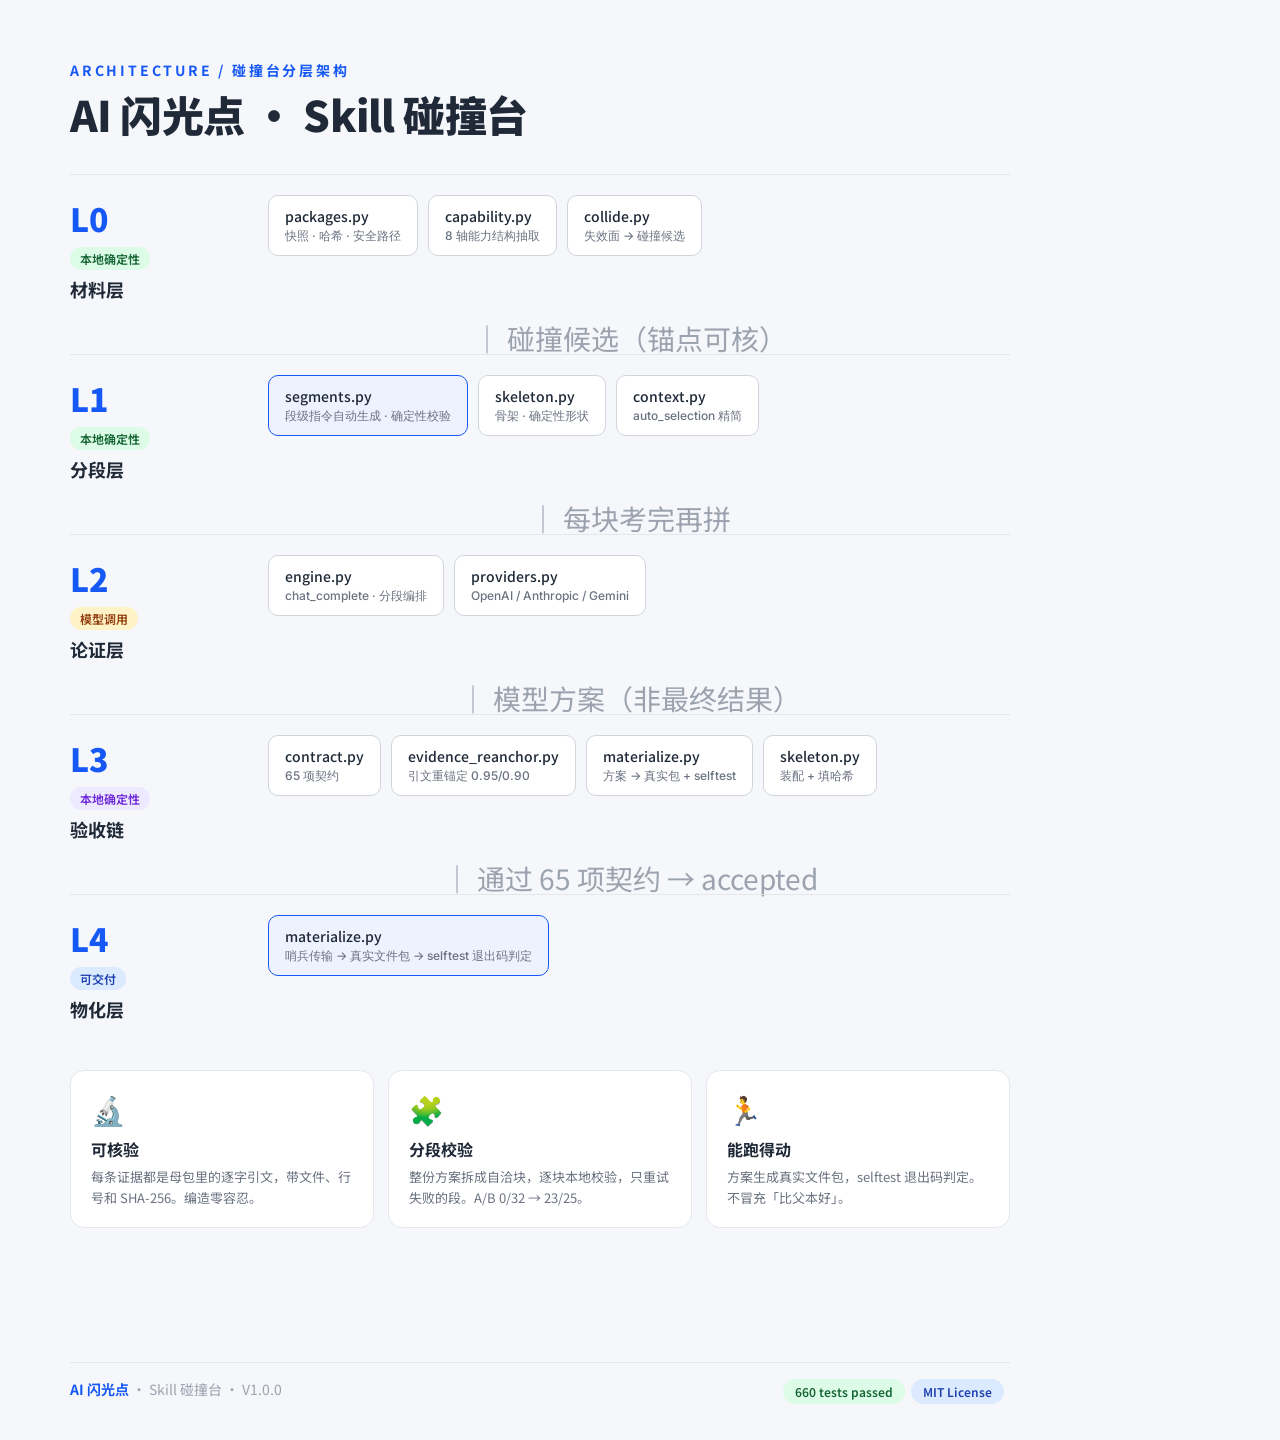
==== docs/architecture.html @ 4ced9936 "docs: 新增可视化架构图（分层流水线 HTML）+ README 链接" ====
<!DOCTYPE html>
<html lang="zh-CN">
<head>
<meta charset="utf-8">
<title>AI 闪光点 · 碰撞台架构</title>
<style>
@import url('https://fonts.googleapis.com/css2?family=Noto+Sans+SC:wght@300;400;500;700;900&family=Inter:wght@400;600;700;900&display=swap');
*{box-sizing:border-box;margin:0;padding:0}
body{width:1080px;height:1440px;background:#F5F7FA;font-family:'Noto Sans SC','PingFang SC',system-ui,sans-serif;color:#1F2937;padding:60px 70px;position:relative;overflow:hidden}
.header{margin-bottom:36px}
.eyebrow{font-size:14px;font-weight:700;letter-spacing:.2em;color:#1658F5;margin-bottom:10px}
h1{font-size:42px;font-weight:900;line-height:1.15;letter-spacing:-.02em}
.pipeline{display:flex;flex-direction:column;gap:0;margin-bottom:28px}
.layer{display:grid;grid-template-columns:180px 1fr;gap:18px;padding:20px 0;border-top:1px solid #E5E7EB}
.layer-label{display:flex;flex-direction:column;gap:6px}
.layer-label .code{font-size:32px;font-weight:900;color:#1658F5}
.layer-label .type{font-size:12px;padding:3px 10px;border-radius:99px;display:inline-block;width:fit-content;font-weight:600}
.type.local{background:#DCFCE7;color:#166534}
.type.model{background:#FEF3C7;color:#92400E}
.type.verify{background:#EDE9FE;color:#6D28D9}
.type.output{background:#DBEAFE;color:#1E40AF}
.layer-label h3{font-size:18px;font-weight:700}
.layer-content{display:flex;flex-direction:column;gap:10px}
.module-row{display:flex;gap:10px;flex-wrap:wrap}
.module{background:#fff;border:1px solid #D1D5DB;border-radius:10px;padding:10px 16px;font-size:14px;font-weight:500}
.module .file{font-family:'Inter',monospace;font-size:12px;color:#6B7280;display:block;margin-top:2px}
.module.hl{border-color:#1658F5;background:#EEF2FF}
.arrow-down{text-align:center;font-size:28px;color:#9CA3AF;margin:-4px 0;padding-left:180px}
.arrow-down span{display:inline-block}
.features{display:grid;grid-template-columns:1fr 1fr 1fr;gap:14px;margin-top:8px}
.feature{background:#fff;border:1px solid #E5E7EB;border-radius:14px;padding:18px 20px}
.feature .ico{font-size:28px;margin-bottom:8px}
.feature b{font-size:16px;display:block;margin-bottom:6px}
.feature p{font-size:13px;color:#6B7280;line-height:1.6}
.footer{position:absolute;left:70px;right:70px;bottom:36px;display:flex;justify-content:space-between;font-size:14px;color:#9CA3AF;border-top:1px solid #E5E7EB;padding-top:16px}
.footer b{color:#1658F5}
.badge{display:inline-block;padding:4px 12px;border-radius:99px;font-size:12px;font-weight:600;margin-right:6px}
.badge.green{background:#DCFCE7;color:#166534}
.badge.blue{background:#DBEAFE;color:#1E40AF}
</style>
</head>
<body>
<div class="header">
  <div class="eyebrow">ARCHITECTURE / 碰撞台分层架构</div>
  <h1>AI 闪光点 · Skill 碰撞台</h1>
</div>

<div class="pipeline">
  <div class="layer">
    <div class="layer-label"><span class="code">L0</span><span class="type local">本地确定性</span><h3>材料层</h3></div>
    <div class="layer-content">
      <div class="module-row">
        <div class="module">packages.py<span class="file">快照 · 哈希 · 安全路径</span></div>
        <div class="module">capability.py<span class="file">8 轴能力结构抽取</span></div>
        <div class="module">collide.py<span class="file">失效面 → 碰撞候选</span></div>
      </div>
    </div>
  </div>

  <div class="arrow-down"><span>│ 碰撞候选（锚点可核）</span></div>

  <div class="layer">
    <div class="layer-label"><span class="code">L1</span><span class="type local">本地确定性</span><h3>分段层</h3></div>
    <div class="layer-content">
      <div class="module-row">
        <div class="module hl">segments.py<span class="file">段级指令自动生成 · 确定性校验</span></div>
        <div class="module">skeleton.py<span class="file">骨架 · 确定性形状</span></div>
        <div class="module">context.py<span class="file">auto_selection 精简</span></div>
      </div>
    </div>
  </div>

  <div class="arrow-down"><span>│ 每块考完再拼</span></div>

  <div class="layer">
    <div class="layer-label"><span class="code">L2</span><span class="type model">模型调用</span><h3>论证层</h3></div>
    <div class="layer-content">
      <div class="module-row">
        <div class="module">engine.py<span class="file">chat_complete · 分段编排</span></div>
        <div class="module">providers.py<span class="file">OpenAI / Anthropic / Gemini</span></div>
      </div>
    </div>
  </div>

  <div class="arrow-down"><span>│ 模型方案（非最终结果）</span></div>

  <div class="layer">
    <div class="layer-label"><span class="code">L3</span><span class="type verify">本地确定性</span><h3>验收链</h3></div>
    <div class="layer-content">
      <div class="module-row">
        <div class="module">contract.py<span class="file">65 项契约</span></div>
        <div class="module">evidence_reanchor.py<span class="file">引文重锚定 0.95/0.90</span></div>
        <div class="module">materialize.py<span class="file">方案 → 真实包 + selftest</span></div>
        <div class="module">skeleton.py<span class="file">装配 + 填哈希</span></div>
      </div>
    </div>
  </div>

  <div class="arrow-down"><span>│ 通过 65 项契约 → accepted</span></div>

  <div class="layer">
    <div class="layer-label"><span class="code">L4</span><span class="type output">可交付</span><h3>物化层</h3></div>
    <div class="layer-content">
      <div class="module-row">
        <div class="module hl">materialize.py<span class="file">哨兵传输 → 真实文件包 → selftest 退出码判定</span></div>
      </div>
    </div>
  </div>
</div>

<div class="features">
  <div class="feature"><div class="ico">🔬</div><b>可核验</b><p>每条证据都是母包里的逐字引文，带文件、行号和 SHA-256。编造零容忍。</p></div>
  <div class="feature"><div class="ico">🧩</div><b>分段校验</b><p>整份方案拆成自洽块，逐块本地校验，只重试失败的段。A/B 0/32 → 23/25。</p></div>
  <div class="feature"><div class="ico">🏃</div><b>能跑得动</b><p>方案生成真实文件包，selftest 退出码判定。不冒充「比父本好」。</p></div>
</div>

<div class="footer">
  <span><b>AI 闪光点</b> · Skill 碰撞台 · V1.0.0</span>
  <span><span class="badge green">660 tests passed</span><span class="badge blue">MIT License</span></span>
</div>
</body>
</html>
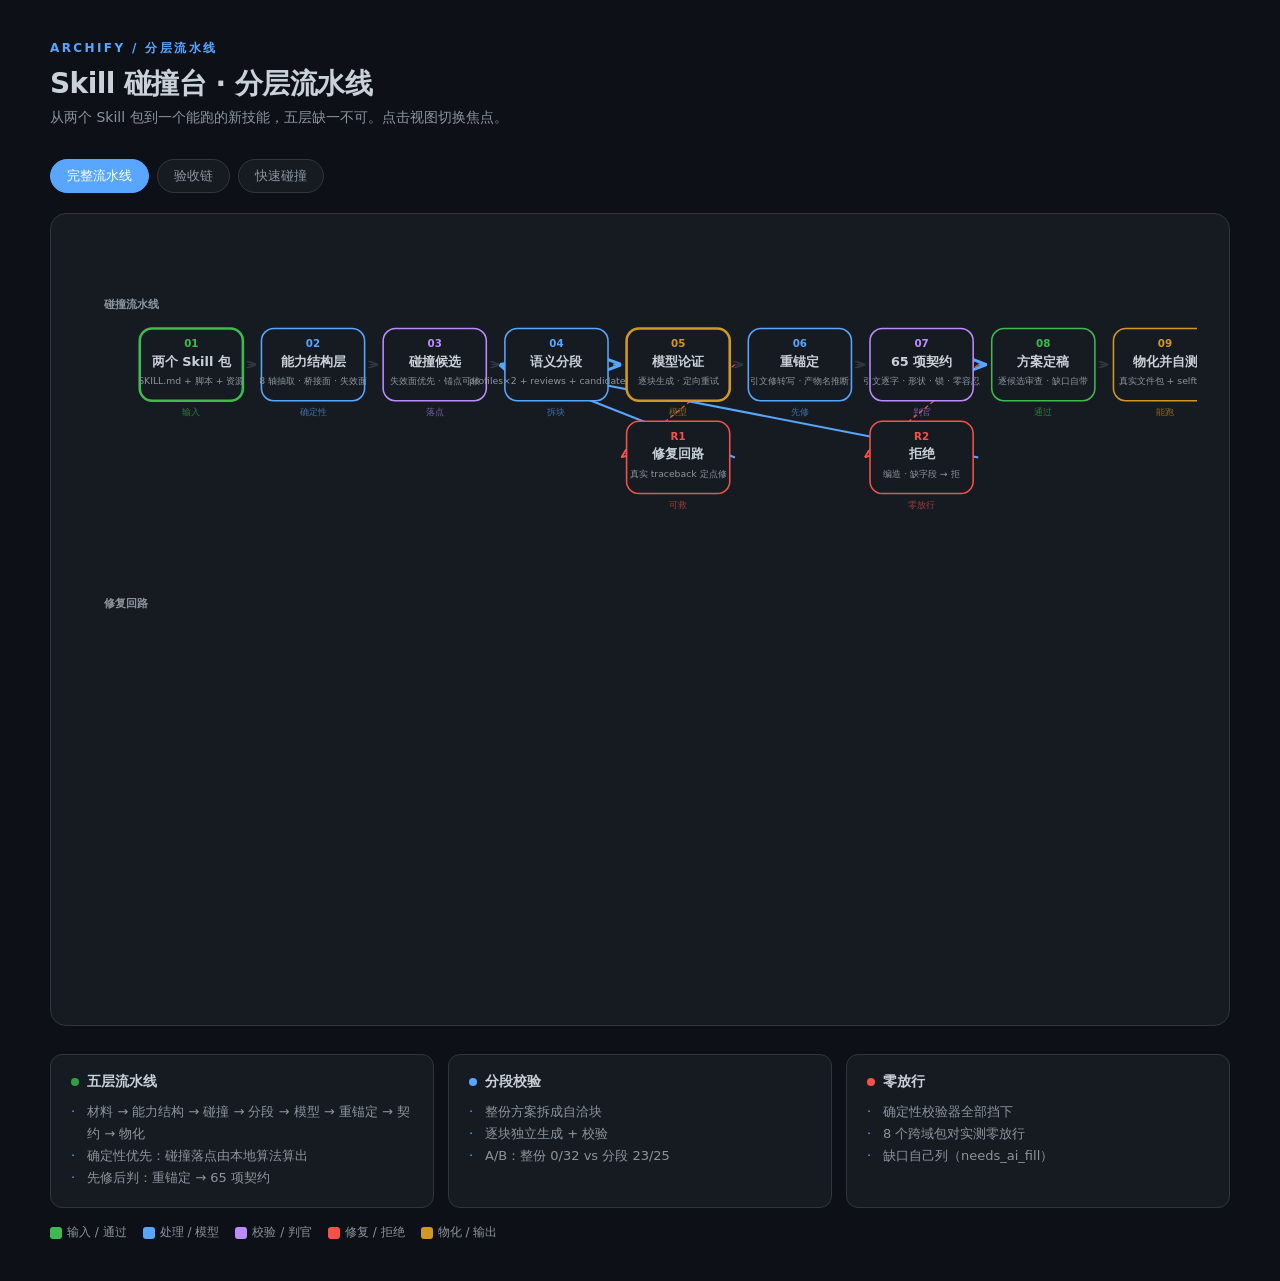
==== commit 6518b10a: "docs: 架构图用 Archify 风格重制——dark 主题、交互视图切换、分层流水线（修复 undefined 步骤号）" ====
--- a/docs/architecture.html
+++ b/docs/architecture.html
@@ -1,122 +1,128 @@
 <!DOCTYPE html>
-<html lang="zh-CN">
+<html lang="zh-CN" data-theme="dark">
 <head>
-<meta charset="utf-8">
-<title>AI 闪光点 · 碰撞台架构</title>
+<meta charset="UTF-8">
+<meta name="viewport" content="width=device-width,initial-scale=1">
+<title>Skill 碰撞台 · 分层流水线</title>
 <style>
-@import url('https://fonts.googleapis.com/css2?family=Noto+Sans+SC:wght@300;400;500;700;900&family=Inter:wght@400;600;700;900&display=swap');
-*{box-sizing:border-box;margin:0;padding:0}
-body{width:1080px;height:1440px;background:#F5F7FA;font-family:'Noto Sans SC','PingFang SC',system-ui,sans-serif;color:#1F2937;padding:60px 70px;position:relative;overflow:hidden}
-.header{margin-bottom:36px}
-.eyebrow{font-size:14px;font-weight:700;letter-spacing:.2em;color:#1658F5;margin-bottom:10px}
-h1{font-size:42px;font-weight:900;line-height:1.15;letter-spacing:-.02em}
-.pipeline{display:flex;flex-direction:column;gap:0;margin-bottom:28px}
-.layer{display:grid;grid-template-columns:180px 1fr;gap:18px;padding:20px 0;border-top:1px solid #E5E7EB}
-.layer-label{display:flex;flex-direction:column;gap:6px}
-.layer-label .code{font-size:32px;font-weight:900;color:#1658F5}
-.layer-label .type{font-size:12px;padding:3px 10px;border-radius:99px;display:inline-block;width:fit-content;font-weight:600}
-.type.local{background:#DCFCE7;color:#166534}
-.type.model{background:#FEF3C7;color:#92400E}
-.type.verify{background:#EDE9FE;color:#6D28D9}
-.type.output{background:#DBEAFE;color:#1E40AF}
-.layer-label h3{font-size:18px;font-weight:700}
-.layer-content{display:flex;flex-direction:column;gap:10px}
-.module-row{display:flex;gap:10px;flex-wrap:wrap}
-.module{background:#fff;border:1px solid #D1D5DB;border-radius:10px;padding:10px 16px;font-size:14px;font-weight:500}
-.module .file{font-family:'Inter',monospace;font-size:12px;color:#6B7280;display:block;margin-top:2px}
-.module.hl{border-color:#1658F5;background:#EEF2FF}
-.arrow-down{text-align:center;font-size:28px;color:#9CA3AF;margin:-4px 0;padding-left:180px}
-.arrow-down span{display:inline-block}
-.features{display:grid;grid-template-columns:1fr 1fr 1fr;gap:14px;margin-top:8px}
-.feature{background:#fff;border:1px solid #E5E7EB;border-radius:14px;padding:18px 20px}
-.feature .ico{font-size:28px;margin-bottom:8px}
-.feature b{font-size:16px;display:block;margin-bottom:6px}
-.feature p{font-size:13px;color:#6B7280;line-height:1.6}
-.footer{position:absolute;left:70px;right:70px;bottom:36px;display:flex;justify-content:space-between;font-size:14px;color:#9CA3AF;border-top:1px solid #E5E7EB;padding-top:16px}
-.footer b{color:#1658F5}
-.badge{display:inline-block;padding:4px 12px;border-radius:99px;font-size:12px;font-weight:600;margin-right:6px}
-.badge.green{background:#DCFCE7;color:#166534}
-.badge.blue{background:#DBEAFE;color:#1E40AF}
+:root{--bg:#0d1117;--card:#161b22;--border:#30363d;--text:#c9d1d9;--text2:#8b949e;--accent:#58a6ff;--green:#3fb950;--red:#f85149;--yellow:#d29922;--purple:#bc8cff;--emerald:#2ea043;--blue:#58a6ff;--violet:#bc8cff;--rose:#f85149}
+*{margin:0;padding:0;box-sizing:border-box}
+body{background:var(--bg);color:var(--text);font-family:'Noto Sans SC','PingFang SC',system-ui,sans-serif;padding:40px 50px;min-height:100vh}
+.header{margin-bottom:32px}
+.eyebrow{font-size:12px;font-weight:700;letter-spacing:.2em;color:var(--accent);margin-bottom:8px}
+h1{font-size:28px;font-weight:800;letter-spacing:-.02em}
+.subtitle{font-size:14px;color:var(--text2);margin-top:6px}
+.view-tabs{display:flex;gap:8px;margin:24px 0 20px;flex-wrap:wrap}
+.view-tab{padding:7px 16px;border-radius:20px;border:1px solid var(--border);background:var(--card);color:var(--text2);font-size:13px;cursor:pointer;font-weight:500}
+.view-tab.active{background:var(--accent);color:#fff;border-color:var(--accent)}
+.chart-area{background:var(--card);border:1px solid var(--border);border-radius:16px;padding:32px;overflow-x:auto}
+svg{width:100%;height:auto}
+.cards{display:grid;grid-template-columns:repeat(auto-fit,minmax(280px,1fr));gap:14px;margin-top:28px}
+.card{background:var(--card);border:1px solid var(--border);border-radius:12px;padding:18px 20px}
+.card .dot{width:8px;height:8px;border-radius:50%;display:inline-block;margin-right:8px}
+.card .dot.emerald{background:var(--emerald)}
+.card .dot.blue{background:var(--blue)}
+.card .dot.rose{background:var(--rose)}
+.card h3{font-size:14px;font-weight:700;margin-bottom:10px;display:flex;align-items:center}
+.card ul{list-style:none;padding:0}
+.card li{font-size:13px;color:var(--text2);line-height:1.7;padding-left:16px;position:relative}
+.card li:before{content:"·";position:absolute;left:0;color:var(--accent)}
+.legend{display:flex;gap:16px;margin-top:16px;flex-wrap:wrap;font-size:12px;color:var(--text2)}
+.legend span{display:flex;align-items:center;gap:5px}
+.legend .ld{width:12px;height:12px;border-radius:3px;display:inline-block}
 </style>
 </head>
 <body>
 <div class="header">
-  <div class="eyebrow">ARCHITECTURE / 碰撞台分层架构</div>
-  <h1>AI 闪光点 · Skill 碰撞台</h1>
+  <div class="eyebrow">ARCHIFY / 分层流水线</div>
+  <h1>Skill 碰撞台 · 分层流水线</h1>
+  <p class="subtitle">从两个 Skill 包到一个能跑的新技能，五层缺一不可。点击视图切换焦点。</p>
 </div>
+<div class="view-tabs" id="tabs"></div>
+<div class="chart-area"><svg id="chart" viewBox="0 0 1080 720"></svg></div>
+<div class="cards" id="cards"></div>
+<div class="legend">
+  <span><span class="ld" style="background:var(--green)"></span>输入 / 通过</span>
+  <span><span class="ld" style="background:var(--accent)"></span>处理 / 模型</span>
+  <span><span class="ld" style="background:var(--purple)"></span>校验 / 判官</span>
+  <span><span class="ld" style="background:var(--red)"></span>修复 / 拒绝</span>
+  <span><span class="ld" style="background:var(--yellow)"></span>物化 / 输出</span>
+</div>
+<script>
+const DATA={"schema_version":1,"diagram_type":"lifecycle","meta":{"title":"Skill 碰撞台 · 分层流水线","views":[{"id":"pipeline","label":"完整流水线","focus":["materials","capability","collide","segments","model","reanchor","contract","accepted","materialize","repair","rejected"],"note":"从两个包到一个能跑的新技能。"},{"id":"verify","label":"验收链","focus":["segments","model","reanchor","contract","materialize","rejected"],"note":"先修后判——重锚定 → 65 项契约。"},{"id":"quick","label":"快速碰撞","focus":["materials","capability","collide","segments","model","contract","accepted","materialize"],"note":"选两个包 → 一次确认 → 自动精简 → 等结果。"}]},"lanes":[{"id":"main","label":"碰撞流水线"},{"id":"repair","label":"修复回路"}],"states":[{"id":"materials","type":"start","label":"两个 Skill 包","sublabel":"SKILL.md + 脚本 + 资源","lane":"main","col":0,"step":"01","tag":"输入"},{"id":"capability","type":"process","label":"能力结构层","sublabel":"8 轴抽取 · 桥接面 · 失效面","lane":"main","col":1,"step":"02","tag":"确定性"},{"id":"collide","type":"decision","label":"碰撞候选","sublabel":"失效面优先 · 锚点可核","lane":"main","col":2,"step":"03","tag":"落点"},{"id":"segments","type":"process","label":"语义分段","sublabel":"profiles×2 + reviews + candidates×3","lane":"main","col":3,"step":"04","tag":"拆块"},{"id":"model","type":"active","label":"模型论证","sublabel":"逐块生成 · 定向重试","lane":"main","col":4,"step":"05","tag":"模型"},{"id":"reanchor","type":"process","label":"重锚定","sublabel":"引文修转写 · 产物名推断","lane":"main","col":5,"step":"06","tag":"先修"},{"id":"contract","type":"decision","label":"65 项契约","sublabel":"引文逐字 · 形状 · 锁 · 零容忍","lane":"main","col":6,"step":"07","tag":"判官"},{"id":"accepted","type":"success","label":"方案定稿","sublabel":"逐候选审查 · 缺口自带","lane":"main","col":7,"step":"08","tag":"通过"},{"id":"materialize","type":"output","label":"物化并自测","sublabel":"真实文件包 + selftest","lane":"main","col":8,"step":"09","tag":"能跑"},{"id":"repair","type":"failure","label":"修复回路","sublabel":"真实 traceback 定点修","lane":"repair","col":4,"step":"R1","yOffset":90,"tag":"可救"},{"id":"rejected","type":"failure","label":"拒绝","sublabel":"编造 · 缺字段 → 拒","lane":"repair","col":6,"step":"R2","yOffset":90,"tag":"零放行"}],"transitions":[{"id":"mat-cap","from":"materials","to":"capability","variant":"default"},{"id":"cap-col","from":"capability","to":"collide","variant":"default"},{"id":"col-seg","from":"collide","to":"segments","variant":"default"},{"id":"seg-mod","from":"segments","to":"model","variant":"emphasis"},{"id":"mod-rea","from":"model","to":"reanchor","variant":"default"},{"id":"rea-con","from":"reanchor","to":"contract","variant":"default"},{"id":"con-acc","from":"contract","to":"accepted","variant":"emphasis"},{"id":"acc-mat","from":"accepted","to":"materialize","variant":"default"},{"id":"mod-rep","from":"model","to":"repair","variant":"security"},{"id":"rep-seg","from":"repair","to":"segments","variant":"emphasis"},{"id":"con-rej","from":"contract","to":"rejected","variant":"security"},{"id":"rej-seg","from":"rejected","to":"segments","variant":"emphasis"}],"cards":[{"dot":"emerald","title":"五层流水线","items":["材料 → 能力结构 → 碰撞 → 分段 → 模型 → 重锚定 → 契约 → 物化","确定性优先：碰撞落点由本地算法算出","先修后判：重锚定 → 65 项契约"]},{"dot":"blue","title":"分段校验","items":["整份方案拆成自洽块","逐块独立生成 + 校验","A/B：整份 0/32 vs 分段 23/25"]},{"dot":"rose","title":"零放行","items":["确定性校验器全部挡下","8 个跨域包对实测零放行","缺口自己列（needs_ai_fill）"]}]};
 
-<div class="pipeline">
-  <div class="layer">
-    <div class="layer-label"><span class="code">L0</span><span class="type local">本地确定性</span><h3>材料层</h3></div>
-    <div class="layer-content">
-      <div class="module-row">
-        <div class="module">packages.py<span class="file">快照 · 哈希 · 安全路径</span></div>
-        <div class="module">capability.py<span class="file">8 轴能力结构抽取</span></div>
-        <div class="module">collide.py<span class="file">失效面 → 碰撞候选</span></div>
-      </div>
-    </div>
-  </div>
+const typeColors={start:'#3fb950',process:'#58a6ff',active:'#d29922',decision:'#bc8cff',success:'#3fb950',failure:'#f85149',output:'#d29922'};
+const stateMap={};DATA.states.forEach(s=>stateMap[s.id]=s);
+const COL_W=118,START_X=55,NODE_W=100,NODE_H=70,MAIN_Y=80,LANE_GAP=260;
 
-  <div class="arrow-down"><span>│ 碰撞候选（锚点可核）</span></div>
+function render(viewId){
+  const view=DATA.meta.views.find(v=>v.id===viewId)||DATA.meta.views[0];
+  const focus=new Set(view.focus);
+  const svg=document.getElementById('chart');
+  let html='';
 
-  <div class="layer">
-    <div class="layer-label"><span class="code">L1</span><span class="type local">本地确定性</span><h3>分段层</h3></div>
-    <div class="layer-content">
-      <div class="module-row">
-        <div class="module hl">segments.py<span class="file">段级指令自动生成 · 确定性校验</span></div>
-        <div class="module">skeleton.py<span class="file">骨架 · 确定性形状</span></div>
-        <div class="module">context.py<span class="file">auto_selection 精简</span></div>
-      </div>
-    </div>
-  </div>
+  // Lane labels
+  html+=`<text x="20" y="${MAIN_Y-20}" fill="#8b949e" font-size="11" font-weight="600">${DATA.lanes[0].label}</text>`;
+  html+=`<text x="20" y="${MAIN_Y+LANE_GAP+10}" fill="#8b949e" font-size="11" font-weight="600">${DATA.lanes[1].label}</text>`;
 
-  <div class="arrow-down"><span>│ 每块考完再拼</span></div>
+  // Transitions (arrows)
+  for(const t of DATA.transitions){
+    const from=stateMap[t.from],to=stateMap[t.to];
+    if(!focus.has(t.from)||!focus.has(t.to))continue;
+    const x1=START_X+from.col*COL_W+NODE_W+5,y1=MAIN_Y+(from.yOffset||0)+NODE_H/2;
+    const x2=START_X+to.col*COL_W-5,y2=MAIN_Y+(to.yOffset||0)+NODE_H/2;
+    const color=t.variant==='emphasis'?'#58a6ff':t.variant==='security'?'#f85149':'#30363d';
+    const width=t.variant==='emphasis'?2:1.2;
+    const dash=t.variant==='security'?'4,3':'';
+    html+=`<line x1="${x1}" y1="${y1}" x2="${x2}" y2="${y2}" stroke="${color}" stroke-width="${width}" stroke-dasharray="${dash}" marker-end="url(#arrow-${t.variant||'default'})"/>`;
+  }
 
-  <div class="layer">
-    <div class="layer-label"><span class="code">L2</span><span class="type model">模型调用</span><h3>论证层</h3></div>
-    <div class="layer-content">
-      <div class="module-row">
-        <div class="module">engine.py<span class="file">chat_complete · 分段编排</span></div>
-        <div class="module">providers.py<span class="file">OpenAI / Anthropic / Gemini</span></div>
-      </div>
-    </div>
-  </div>
+  // Arrow markers
+  html+=`<defs>
+    <marker id="arrow-default" markerWidth="8" markerHeight="6" refX="8" refY="3" orient="auto"><path d="M0,0 L8,3 L0,6" fill="none" stroke="#30363d" stroke-width="1.5"/></marker>
+    <marker id="arrow-emphasis" markerWidth="8" markerHeight="6" refX="8" refY="3" orient="auto"><path d="M0,0 L8,3 L0,6" fill="none" stroke="#58a6ff" stroke-width="1.5"/></marker>
+    <marker id="arrow-security" markerWidth="8" markerHeight="6" refX="8" refY="3" orient="auto"><path d="M0,0 L8,3 L0,6" fill="none" stroke="#f85149" stroke-width="1.5"/></marker>
+  </defs>`;
 
-  <div class="arrow-down"><span>│ 模型方案（非最终结果）</span></div>
+  // Nodes
+  for(const s of DATA.states){
+    if(!focus.has(s.id))continue;
+    const x=START_X+s.col*COL_W,y=MAIN_Y+(s.yOffset||0);
+    const c=typeColors[s.type]||'#58a6ff';
+    const dim=!view.focus.includes(s.id);
+    const opacity=dim?0.35:1;
+    const strokeW=s.type==='active'||s.type==='start'?2.5:1.5;
+    html+=`<g opacity="${opacity}">`;
+    html+=`<rect x="${x}" y="${y}" width="${NODE_W}" height="${NODE_H}" rx="12" fill="#161b22" stroke="${c}" stroke-width="${strokeW}"/>`;
+    html+=`<text x="${x+NODE_W/2}" y="${y+18}" text-anchor="middle" font-size="10" font-weight="700" fill="${c}">${s.step||s.tag}</text>`;
+    html+=`<text x="${x+NODE_W/2}" y="${y+36}" text-anchor="middle" font-size="12.5" font-weight="600" fill="#c9d1d9">${s.label}</text>`;
+    html+=`<text x="${x+NODE_W/2}" y="${y+54}" text-anchor="middle" font-size="9" fill="#8b949e">${s.sublabel||''}</text>`;
+    if(s.tag)html+=`<text x="${x+NODE_W/2}" y="${y+NODE_H+14}" text-anchor="middle" font-size="9" fill="${c}" opacity=".6">${s.tag}</text>`;
+    html+=`</g>`;
+  }
 
-  <div class="layer">
-    <div class="layer-label"><span class="code">L3</span><span class="type verify">本地确定性</span><h3>验收链</h3></div>
-    <div class="layer-content">
-      <div class="module-row">
-        <div class="module">contract.py<span class="file">65 项契约</span></div>
-        <div class="module">evidence_reanchor.py<span class="file">引文重锚定 0.95/0.90</span></div>
-        <div class="module">materialize.py<span class="file">方案 → 真实包 + selftest</span></div>
-        <div class="module">skeleton.py<span class="file">装配 + 填哈希</span></div>
-      </div>
-    </div>
-  </div>
+  svg.innerHTML=html;
 
-  <div class="arrow-down"><span>│ 通过 65 项契约 → accepted</span></div>
+  // Cards
+  const cardsEl=document.getElementById('cards');
+  cardsEl.innerHTML=DATA.cards.map(c=>`<div class="card"><h3><span class="dot ${c.dot}"></span>${c.title}</h3><ul>${c.items.map(i=>`<li>${i}</li>`).join('')}</ul></div>`).join('');
+}
 
-  <div class="layer">
-    <div class="layer-label"><span class="code">L4</span><span class="type output">可交付</span><h3>物化层</h3></div>
-    <div class="layer-content">
-      <div class="module-row">
-        <div class="module hl">materialize.py<span class="file">哨兵传输 → 真实文件包 → selftest 退出码判定</span></div>
-      </div>
-    </div>
-  </div>
-</div>
+// Tabs
+const tabsEl=document.getElementById('tabs');
+DATA.meta.views.forEach((v,i)=>{
+  const btn=document.createElement('button');
+  btn.className='view-tab'+(i===0?' active':'');
+  btn.textContent=v.label;
+  btn.onclick=()=>{
+    document.querySelectorAll('.view-tab').forEach(b=>b.classList.remove('active'));
+    btn.classList.add('active');
+    render(v.id);
+  };
+  tabsEl.appendChild(btn);
+});
 
-<div class="features">
-  <div class="feature"><div class="ico">🔬</div><b>可核验</b><p>每条证据都是母包里的逐字引文，带文件、行号和 SHA-256。编造零容忍。</p></div>
-  <div class="feature"><div class="ico">🧩</div><b>分段校验</b><p>整份方案拆成自洽块，逐块本地校验，只重试失败的段。A/B 0/32 → 23/25。</p></div>
-  <div class="feature"><div class="ico">🏃</div><b>能跑得动</b><p>方案生成真实文件包，selftest 退出码判定。不冒充「比父本好」。</p></div>
-</div>
-
-<div class="footer">
-  <span><b>AI 闪光点</b> · Skill 碰撞台 · V1.0.0</span>
-  <span><span class="badge green">660 tests passed</span><span class="badge blue">MIT License</span></span>
-</div>
+render('pipeline');
+</script>
 </body>
 </html>
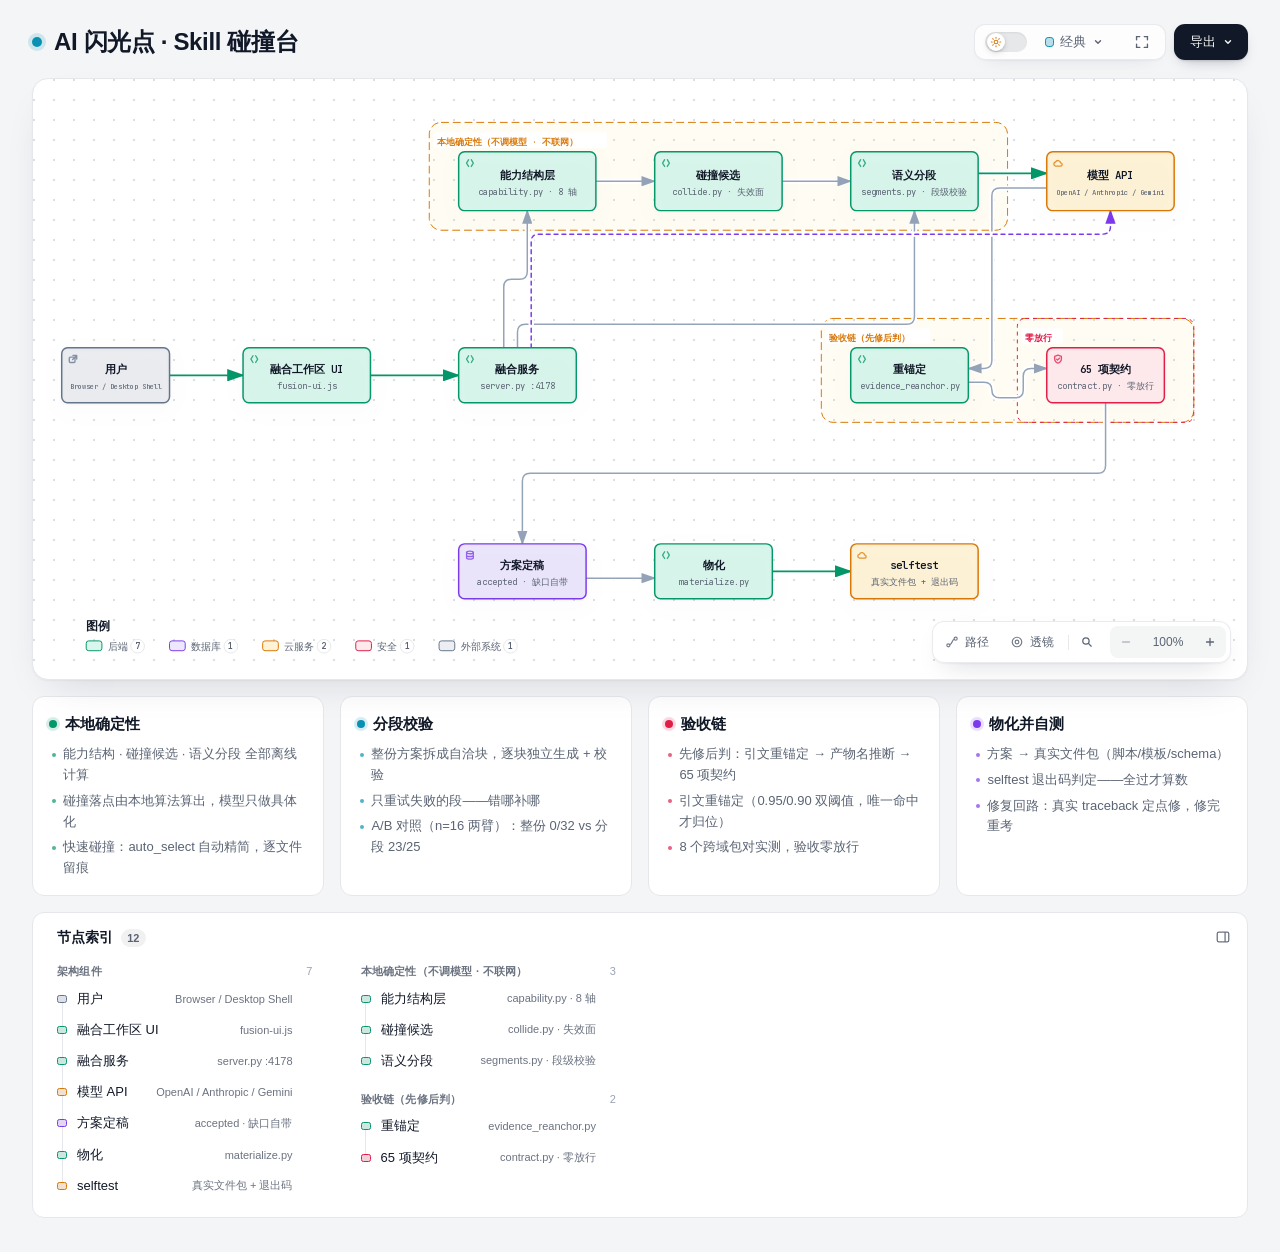
==== commit 0b3bb883: "docs: 架构图用 Archify 3.0 真实引擎渲染——交互式 HTML（767KB）+ PNG 嵌入，全部 gate 通过" ====
--- a/docs/architecture.html
+++ b/docs/architecture.html
@@ -1,128 +1,13848 @@
 <!DOCTYPE html>
-<html lang="zh-CN" data-theme="dark">
+<html lang="zh-CN" data-theme="dark" data-preset="classic">
 <head>
-<meta charset="UTF-8">
-<meta name="viewport" content="width=device-width,initial-scale=1">
-<title>Skill 碰撞台 · 分层流水线</title>
-<style>
-:root{--bg:#0d1117;--card:#161b22;--border:#30363d;--text:#c9d1d9;--text2:#8b949e;--accent:#58a6ff;--green:#3fb950;--red:#f85149;--yellow:#d29922;--purple:#bc8cff;--emerald:#2ea043;--blue:#58a6ff;--violet:#bc8cff;--rose:#f85149}
-*{margin:0;padding:0;box-sizing:border-box}
-body{background:var(--bg);color:var(--text);font-family:'Noto Sans SC','PingFang SC',system-ui,sans-serif;padding:40px 50px;min-height:100vh}
-.header{margin-bottom:32px}
-.eyebrow{font-size:12px;font-weight:700;letter-spacing:.2em;color:var(--accent);margin-bottom:8px}
-h1{font-size:28px;font-weight:800;letter-spacing:-.02em}
-.subtitle{font-size:14px;color:var(--text2);margin-top:6px}
-.view-tabs{display:flex;gap:8px;margin:24px 0 20px;flex-wrap:wrap}
-.view-tab{padding:7px 16px;border-radius:20px;border:1px solid var(--border);background:var(--card);color:var(--text2);font-size:13px;cursor:pointer;font-weight:500}
-.view-tab.active{background:var(--accent);color:#fff;border-color:var(--accent)}
-.chart-area{background:var(--card);border:1px solid var(--border);border-radius:16px;padding:32px;overflow-x:auto}
-svg{width:100%;height:auto}
-.cards{display:grid;grid-template-columns:repeat(auto-fit,minmax(280px,1fr));gap:14px;margin-top:28px}
-.card{background:var(--card);border:1px solid var(--border);border-radius:12px;padding:18px 20px}
-.card .dot{width:8px;height:8px;border-radius:50%;display:inline-block;margin-right:8px}
-.card .dot.emerald{background:var(--emerald)}
-.card .dot.blue{background:var(--blue)}
-.card .dot.rose{background:var(--rose)}
-.card h3{font-size:14px;font-weight:700;margin-bottom:10px;display:flex;align-items:center}
-.card ul{list-style:none;padding:0}
-.card li{font-size:13px;color:var(--text2);line-height:1.7;padding-left:16px;position:relative}
-.card li:before{content:"·";position:absolute;left:0;color:var(--accent)}
-.legend{display:flex;gap:16px;margin-top:16px;flex-wrap:wrap;font-size:12px;color:var(--text2)}
-.legend span{display:flex;align-items:center;gap:5px}
-.legend .ld{width:12px;height:12px;border-radius:3px;display:inline-block}
-</style>
+  <meta charset="UTF-8">
+  <meta name="viewport" content="width=device-width, initial-scale=1.0">
+  <meta name="generator" content="archify 3.0.1">
+  <meta name="archify-reader-contract" content="declared-wide-v1">
+  <title>AI 闪光点 · Skill 碰撞台</title>
+  <script>
+    // Resolve the theme before first paint so light-preference users don't
+    // see a dark flash. The toolbar script below re-applies with UI state.
+    (function () {
+      try {
+        var theme = null;
+        try {
+          var param = new URLSearchParams(window.location.search).get('theme');
+          if (param === 'light' || param === 'dark') theme = param;
+          if (new URLSearchParams(window.location.search).get('embed') === '1') {
+            document.documentElement.setAttribute('data-embed', 'true');
+          }
+          if (new URLSearchParams(window.location.search).get('present') === '1') {
+            document.documentElement.setAttribute('data-present', 'true');
+          }
+        } catch (_) {}
+        if (!theme) {
+          try { theme = localStorage.getItem('archify-theme'); } catch (_) {}
+        }
+        if (theme !== 'light' && theme !== 'dark') {
+          theme = window.matchMedia('(prefers-color-scheme: light)').matches ? 'light' : 'dark';
+        }
+        document.documentElement.setAttribute('data-theme', theme);
+      } catch (_) {}
+    })();
+  </script>
+  <style id="archify-fonts">
+/*
+JetBrains Mono variable WOFF2 subsets from Google Fonts service revision v24.
+These fixed bytes are shared by the viewer and its SVG/raster exports.
+No local() source: an installed copy must not override the bundled font.
+Uncovered characters (including CJK) still use the system fallback stack.
+Upstream: https://github.com/JetBrains/JetBrainsMono
+
+cyrillic-ext    1664 bytes  sha256 9343de2ca5d9549f792e7962375af8efb0f320c7643bfd36c884b5a30e5c396f
+cyrillic        8892 bytes  sha256 4995a9a43ac659ec32fcd8b463755cd6a07b31a6e6b3894a6a153b661cf490e2
+greek           6800 bytes  sha256 49c3da6c9a2b279b0f1f860f5cfb1f5dc38d88a5c7be9c9b1837bbc4e3db6111
+vietnamese      5872 bytes  sha256 d44eb1936043a56038eb02dd70b243f379bef65783f94ec12f277550720411f1
+latin-ext      11596 bytes  sha256 9c38cb2d0d2d93c1ee6e21fa78db76f13ea7e15e15cc64214c7ca89b6aaa35c4
+latin          31340 bytes  sha256 2c32b9b3ee358c119e210f6f5195f9bd34894d78a785ff2e95d60e718e400af4
+
+Copyright 2020 The JetBrains Mono Project Authors (https://github.com/JetBrains/JetBrainsMono)
+
+This Font Software is licensed under the SIL Open Font License, Version 1.1.
+This license is copied below, and is also available with a FAQ at:
+https://openfontlicense.org
+
+
+-----------------------------------------------------------
+SIL OPEN FONT LICENSE Version 1.1 - 26 February 2007
+-----------------------------------------------------------
+
+PREAMBLE
+The goals of the Open Font License (OFL) are to stimulate worldwide
+development of collaborative font projects, to support the font creation
+efforts of academic and linguistic communities, and to provide a free and
+open framework in which fonts may be shared and improved in partnership
+with others.
+
+The OFL allows the licensed fonts to be used, studied, modified and
+redistributed freely as long as they are not sold by themselves. The
+fonts, including any derivative works, can be bundled, embedded,
+redistributed and/or sold with any software provided that any reserved
+names are not used by derivative works. The fonts and derivatives,
+however, cannot be released under any other type of license. The
+requirement for fonts to remain under this license does not apply
+to any document created using the fonts or their derivatives.
+
+DEFINITIONS
+"Font Software" refers to the set of files released by the Copyright
+Holder(s) under this license and clearly marked as such. This may
+include source files, build scripts and documentation.
+
+"Reserved Font Name" refers to any names specified as such after the
+copyright statement(s).
+
+"Original Version" refers to the collection of Font Software components as
+distributed by the Copyright Holder(s).
+
+"Modified Version" refers to any derivative made by adding to, deleting,
+or substituting -- in part or in whole -- any of the components of the
+Original Version, by changing formats or by porting the Font Software to a
+new environment.
+
+"Author" refers to any designer, engineer, programmer, technical
+writer or other person who contributed to the Font Software.
+
+PERMISSION & CONDITIONS
+Permission is hereby granted, free of charge, to any person obtaining
+a copy of the Font Software, to use, study, copy, merge, embed, modify,
+redistribute, and sell modified and unmodified copies of the Font
+Software, subject to the following conditions:
+
+1) Neither the Font Software nor any of its individual components,
+in Original or Modified Versions, may be sold by itself.
+
+2) Original or Modified Versions of the Font Software may be bundled,
+redistributed and/or sold with any software, provided that each copy
+contains the above copyright notice and this license. These can be
+included either as stand-alone text files, human-readable headers or
+in the appropriate machine-readable metadata fields within text or
+binary files as long as those fields can be easily viewed by the user.
+
+3) No Modified Version of the Font Software may use the Reserved Font
+Name(s) unless explicit written permission is granted by the corresponding
+Copyright Holder. This restriction only applies to the primary font name as
+presented to the users.
+
+4) The name(s) of the Copyright Holder(s) or the Author(s) of the Font
+Software shall not be used to promote, endorse or advertise any
+Modified Version, except to acknowledge the contribution(s) of the
+Copyright Holder(s) and the Author(s) or with their explicit written
+permission.
+
+5) The Font Software, modified or unmodified, in part or in whole,
+must be distributed entirely under this license, and must not be
+distributed under any other license. The requirement for fonts to
+remain under this license does not apply to any document created
+using the Font Software.
+
+TERMINATION
+This license becomes null and void if any of the above conditions are
+not met.
+
+DISCLAIMER
+THE FONT SOFTWARE IS PROVIDED "AS IS", WITHOUT WARRANTY OF ANY KIND,
+EXPRESS OR IMPLIED, INCLUDING BUT NOT LIMITED TO ANY WARRANTIES OF
+MERCHANTABILITY, FITNESS FOR A PARTICULAR PURPOSE AND NONINFRINGEMENT
+OF COPYRIGHT, PATENT, TRADEMARK, OR OTHER RIGHT. IN NO EVENT SHALL THE
+COPYRIGHT HOLDER BE LIABLE FOR ANY CLAIM, DAMAGES OR OTHER LIABILITY,
+INCLUDING ANY GENERAL, SPECIAL, INDIRECT, INCIDENTAL, OR CONSEQUENTIAL
+DAMAGES, WHETHER IN AN ACTION OF CONTRACT, TORT OR OTHERWISE, ARISING
+FROM, OUT OF THE USE OR INABILITY TO USE THE FONT SOFTWARE OR FROM
+OTHER DEALINGS IN THE FONT SOFTWARE.
+*/
+    /* cyrillic-ext */
+    @font-face { font-family: 'JetBrains Mono'; font-style: normal; font-weight: 400 800; font-display: swap;
+      src: url([data-uri]) format('woff2');
+      unicode-range: U+0460-052F, U+1C80-1C8A, U+20B4, U+2DE0-2DFF, U+A640-A69F, U+FE2E-FE2F; }
+    /* cyrillic */
+    @font-face { font-family: 'JetBrains Mono'; font-style: normal; font-weight: 400 800; font-display: swap;
+      src: url([data-uri]) format('woff2');
+      unicode-range: U+0301, U+0400-045F, U+0490-0491, U+04B0-04B1, U+2116; }
+    /* greek */
+    @font-face { font-family: 'JetBrains Mono'; font-style: normal; font-weight: 400 800; font-display: swap;
+      src: url([data-uri]) format('woff2');
+      unicode-range: U+0370-0377, U+037A-037F, U+0384-038A, U+038C, U+038E-03A1, U+03A3-03FF; }
+    /* vietnamese */
+    @font-face { font-family: 'JetBrains Mono'; font-style: normal; font-weight: 400 800; font-display: swap;
+      src: url([data-uri]) format('woff2');
+      unicode-range: U+0102-0103, U+0110-0111, U+0128-0129, U+0168-0169, U+01A0-01A1, U+01AF-01B0, U+0300-0301, U+0303-0304, U+0308-0309, U+0323, U+0329, U+1EA0-1EF9, U+20AB; }
+    /* latin-ext */
+    @font-face { font-family: 'JetBrains Mono'; font-style: normal; font-weight: 400 800; font-display: swap;
+      src: url([data-uri]) format('woff2');
+      unicode-range: U+0100-02BA, U+02BD-02C5, U+02C7-02CC, U+02CE-02D7, U+02DD-02FF, U+0304, U+0308, U+0329, U+1D00-1DBF, U+1E00-1E9F, U+1EF2-1EFF, U+2020, U+20A0-20AB, U+20AD-20C0, U+2113, U+2C60-2C7F, U+A720-A7FF; }
+    /* latin */
+    @font-face { font-family: 'JetBrains Mono'; font-style: normal; font-weight: 400 800; font-display: swap;
+      src: url([data-uri]) format('woff2');
+      unicode-range: U+0000-00FF, U+0131, U+0152-0153, U+02BB-02BC, U+02C6, U+02DA, U+02DC, U+0304, U+0308, U+0329, U+2000-206F, U+20AC, U+2122, U+2191, U+2193, U+2212, U+2215, U+FEFF, U+FFFD; }
+  </style>
+  <style>
+    /* ==========================================================
+       THEME VARIABLES — switch by toggling [data-theme] on <html>
+       ========================================================== */
+    :root,
+    [data-theme="dark"] {
+      --bg: #020617;
+      --grid: #1e293b;
+      --canvas-dot: rgba(148, 163, 184, 0.16);
+      --text: #ffffff;
+      --text-muted: #94a3b8;
+      --text-dim: #475569;
+      /* UI chrome and menu hints need more contrast than SVG .t-dim accents */
+      --text-faint: #7d8da1;
+
+      --panel: rgba(15, 23, 42, 0.5);
+      --panel-border: #1e293b;
+      --lane-fill: rgba(15, 23, 42, 0.22);
+      --lane-stroke: #334155;
+
+      --arrow: #64748b;
+      --arrow-emphasis: #34d399;
+
+      /* Opaque mask color used behind semi-transparent component fills
+         so the arrows drawn underneath are properly hidden. */
+      --mask: #0f172a;
+
+      --frontend-fill:    rgba(8, 51, 68, 0.4);
+      --frontend-stroke:  #22d3ee;
+      --backend-fill:     rgba(6, 78, 59, 0.4);
+      --backend-stroke:   #34d399;
+      --database-fill:    rgba(76, 29, 149, 0.4);
+      --database-stroke:  #a78bfa;
+      --cloud-fill:       rgba(120, 53, 15, 0.3);
+      --cloud-stroke:     #fbbf24;
+      --security-fill:    rgba(136, 19, 55, 0.4);
+      --security-stroke:  #fb7185;
+      --messagebus-fill:  rgba(251, 146, 60, 0.3);
+      --messagebus-stroke:#fb923c;
+      --external-fill:    rgba(30, 41, 59, 0.5);
+      --external-stroke:  #94a3b8;
+
+      --toolbar-bg:       rgba(15, 23, 42, 0.8);
+      --toolbar-border:   #334155;
+      --toolbar-text:     #e2e8f0;
+      --toolbar-hover:    rgba(15, 23, 42, 0.95);
+      --toolbar-menu-bg:  #0f172a;
+    }
+
+    [data-theme="light"] {
+      --bg: #f4f5f7;
+      --grid: #e9edf2;
+      --canvas-dot: #d9dee5;
+      --text: #111827;
+      --text-muted: #5b6474;
+      --text-dim: #9aa3b2;
+      --text-faint: #6b7280;
+
+      --panel: #ffffff;
+      --panel-border: #e5e7eb;
+      --lane-fill: rgba(248, 250, 252, 0.65);
+      --lane-stroke: #cbd5e1;
+
+      --arrow: #94a3b8;
+      --arrow-emphasis: #059669;
+
+      --mask: #ffffff;
+
+      --frontend-fill: rgba(34, 211, 238, 0.15);
+      --frontend-stroke: #0891b2;
+      --backend-fill: rgba(52, 211, 153, 0.18);
+      --backend-stroke: #059669;
+      --database-fill: rgba(167, 139, 250, 0.2);
+      --database-stroke: #7c3aed;
+      --cloud-fill: rgba(251, 191, 36, 0.18);
+      --cloud-stroke: #d97706;
+      --security-fill: rgba(251, 113, 133, 0.15);
+      --security-stroke: #e11d48;
+      --messagebus-fill: rgba(251, 146, 60, 0.15);
+      --messagebus-stroke: #ea580c;
+      --external-fill: rgba(148, 163, 184, 0.18);
+      --external-stroke: #64748b;
+
+      --toolbar-bg:       rgba(255, 255, 255, 0.92);
+      --toolbar-border:   #cbd5e1;
+      --toolbar-text:     #334155;
+      --toolbar-hover:    #ffffff;
+      --toolbar-menu-bg:  #ffffff;
+    }
+
+    /* ==========================================================
+       SIGNAL FLOW — an opt-in, motion-forward visual preset.
+       The variables also target a standalone exported SVG, whose
+       root carries data-preset and data-theme directly.
+       ========================================================== */
+    [data-preset="signal-flow"][data-theme="dark"] {
+      --bg: #030711;
+      --grid: #15233a;
+      --panel: rgba(6, 14, 28, 0.78);
+      --panel-border: #1d3350;
+      --lane-fill: rgba(9, 22, 40, 0.5);
+      --lane-stroke: #2c4564;
+      --text: #f5fbff;
+      --text-muted: #9eb0c7;
+      --text-dim: #52667f;
+      --text-faint: #7890ad;
+      --mask: #07101e;
+      --frontend-fill: rgba(6, 182, 212, 0.14);
+      --frontend-stroke: #67e8f9;
+      --backend-fill: rgba(16, 185, 129, 0.14);
+      --backend-stroke: #5eead4;
+      --database-fill: rgba(139, 92, 246, 0.16);
+      --database-stroke: #c4b5fd;
+      --cloud-fill: rgba(245, 158, 11, 0.13);
+      --cloud-stroke: #fcd34d;
+      --security-fill: rgba(244, 63, 94, 0.13);
+      --security-stroke: #fda4af;
+      --messagebus-fill: rgba(249, 115, 22, 0.13);
+      --messagebus-stroke: #fdba74;
+      --external-fill: rgba(71, 85, 105, 0.24);
+      --external-stroke: #a5b4c7;
+      --arrow: #7890ad;
+      --arrow-emphasis: #2dd4bf;
+      --toolbar-bg: rgba(7, 16, 30, 0.86);
+      --toolbar-border: #29415f;
+      --toolbar-menu-bg: #07101e;
+    }
+
+    [data-preset="signal-flow"][data-theme="light"] {
+      --bg: #f4f9fc;
+      --grid: #d4e5ee;
+      --panel: rgba(255, 255, 255, 0.82);
+      --panel-border: #bfd5e2;
+      --lane-fill: rgba(232, 243, 248, 0.62);
+      --lane-stroke: #a9c5d5;
+      --text: #102638;
+      --text-muted: #587287;
+      --text-dim: #8aa2b4;
+      --text-faint: #668397;
+      --mask: #ffffff;
+      --frontend-fill: rgba(6, 182, 212, 0.09);
+      --frontend-stroke: #0789a1;
+      --backend-fill: rgba(5, 150, 105, 0.09);
+      --backend-stroke: #087f69;
+      --database-fill: rgba(124, 58, 237, 0.09);
+      --database-stroke: #7254c7;
+      --cloud-fill: rgba(217, 119, 6, 0.08);
+      --cloud-stroke: #b9670b;
+      --security-fill: rgba(225, 29, 72, 0.08);
+      --security-stroke: #c53a59;
+      --messagebus-fill: rgba(234, 88, 12, 0.08);
+      --messagebus-stroke: #c65f27;
+      --external-fill: rgba(100, 116, 139, 0.1);
+      --external-stroke: #607a8c;
+      --arrow: #7b97aa;
+      --arrow-emphasis: #0d9488;
+    }
+
+    /* ==========================================================
+       BLUEPRINT — a review-first drafting preset for deployment,
+       infrastructure, and technical design documentation. It keeps
+       the same semantic palette and geometry while trading glow for
+       precise grid contrast, squared materials, and drafting marks.
+       ========================================================== */
+    [data-preset="blueprint"][data-theme="dark"] {
+      --bg: #06131f;
+      --grid: #17425a;
+      --panel: rgba(7, 27, 43, 0.9);
+      --panel-border: #27627f;
+      --lane-fill: rgba(10, 43, 66, 0.36);
+      --lane-stroke: #34799a;
+      --text: #e3f6ff;
+      --text-muted: #91b8ca;
+      --text-dim: #557e92;
+      --text-faint: #739caf;
+      --mask: #0a2031;
+      --frontend-fill: rgba(26, 157, 193, 0.14);
+      --frontend-stroke: #66d9ef;
+      --backend-fill: rgba(31, 155, 124, 0.13);
+      --backend-stroke: #69dfbd;
+      --database-fill: rgba(120, 105, 196, 0.14);
+      --database-stroke: #b4a8ff;
+      --cloud-fill: rgba(197, 145, 43, 0.13);
+      --cloud-stroke: #ffd166;
+      --security-fill: rgba(199, 76, 104, 0.13);
+      --security-stroke: #ff8da1;
+      --messagebus-fill: rgba(207, 112, 49, 0.13);
+      --messagebus-stroke: #ffad66;
+      --external-fill: rgba(84, 119, 139, 0.18);
+      --external-stroke: #a7cad9;
+      --arrow: #78a3b7;
+      --arrow-emphasis: #64dfc1;
+      --toolbar-bg: rgba(7, 28, 45, 0.92);
+      --toolbar-border: #34799a;
+      --toolbar-text: #d8f3ff;
+      --toolbar-hover: rgba(18, 58, 83, 0.95);
+      --toolbar-menu-bg: #0a2031;
+    }
+
+    [data-preset="blueprint"][data-theme="light"] {
+      --bg: #edf7fa;
+      --grid: #b5d5e1;
+      --panel: rgba(249, 253, 255, 0.94);
+      --panel-border: #78aabd;
+      --lane-fill: rgba(210, 232, 240, 0.42);
+      --lane-stroke: #83b2c4;
+      --text: #123344;
+      --text-muted: #4e7486;
+      --text-dim: #86a6b4;
+      --text-faint: #668c9d;
+      --mask: #f9fdff;
+      --frontend-fill: rgba(8, 145, 178, 0.08);
+      --frontend-stroke: #087f9c;
+      --backend-fill: rgba(5, 128, 101, 0.08);
+      --backend-stroke: #08755f;
+      --database-fill: rgba(100, 75, 180, 0.08);
+      --database-stroke: #6757a8;
+      --cloud-fill: rgba(181, 120, 15, 0.08);
+      --cloud-stroke: #a86609;
+      --security-fill: rgba(190, 48, 80, 0.07);
+      --security-stroke: #b32f50;
+      --messagebus-fill: rgba(196, 81, 22, 0.07);
+      --messagebus-stroke: #b65120;
+      --external-fill: rgba(79, 112, 128, 0.08);
+      --external-stroke: #506f7e;
+      --arrow: #6d93a5;
+      --arrow-emphasis: #087f69;
+      --toolbar-bg: rgba(247, 252, 254, 0.94);
+      --toolbar-border: #8ab5c5;
+      --toolbar-text: #294f61;
+      --toolbar-hover: #ffffff;
+      --toolbar-menu-bg: #f9fdff;
+    }
+
+    /* ==========================================================
+       EDITORIAL — a warm, publication-minded preset for design
+       reviews, launch notes, and documentation. The diagram keeps
+       the same semantic palette and exact geometry, but trades
+       software chrome for paper, ink, ruled structure, and one
+       restrained vermilion accent.
+       ========================================================== */
+    [data-preset="editorial"][data-theme="dark"] {
+      --bg: #181611;
+      --grid: #39342a;
+      --panel: rgba(35, 31, 24, 0.96);
+      --panel-border: #625a4a;
+      --lane-fill: rgba(52, 46, 35, 0.46);
+      --lane-stroke: #726957;
+      --text: #f4eddf;
+      --text-muted: #b9ae9b;
+      --text-dim: #776e60;
+      --text-faint: #9d917e;
+      --mask: #231f18;
+      --frontend-fill: rgba(43, 133, 142, 0.16);
+      --frontend-stroke: #7fc6c7;
+      --backend-fill: rgba(63, 132, 92, 0.16);
+      --backend-stroke: #8fc29e;
+      --database-fill: rgba(117, 91, 141, 0.17);
+      --database-stroke: #c0a4d0;
+      --cloud-fill: rgba(170, 119, 49, 0.16);
+      --cloud-stroke: #d8ad68;
+      --security-fill: rgba(157, 69, 65, 0.17);
+      --security-stroke: #df9085;
+      --messagebus-fill: rgba(174, 79, 42, 0.16);
+      --messagebus-stroke: #df946f;
+      --external-fill: rgba(126, 115, 96, 0.18);
+      --external-stroke: #b8ad99;
+      --arrow: #948978;
+      --arrow-emphasis: #dd6b3d;
+      --toolbar-bg: rgba(35, 31, 24, 0.92);
+      --toolbar-border: #625a4a;
+      --toolbar-text: #eee5d5;
+      --toolbar-hover: #302a20;
+      --toolbar-menu-bg: #231f18;
+    }
+
+    [data-preset="editorial"][data-theme="light"] {
+      --bg: #f2eee5;
+      --grid: #d8d0c2;
+      --panel: rgba(251, 248, 241, 0.97);
+      --panel-border: #c4b9a6;
+      --lane-fill: rgba(229, 221, 207, 0.42);
+      --lane-stroke: #b8aa94;
+      --text: #242018;
+      --text-muted: #6f6658;
+      --text-dim: #a09788;
+      --text-faint: #817767;
+      --mask: #fbf8f1;
+      --frontend-fill: rgba(31, 117, 126, 0.09);
+      --frontend-stroke: #287e84;
+      --backend-fill: rgba(42, 119, 75, 0.09);
+      --backend-stroke: #397b53;
+      --database-fill: rgba(105, 75, 130, 0.09);
+      --database-stroke: #765d86;
+      --cloud-fill: rgba(157, 103, 31, 0.1);
+      --cloud-stroke: #9a671f;
+      --security-fill: rgba(153, 58, 52, 0.09);
+      --security-stroke: #9e463f;
+      --messagebus-fill: rgba(182, 70, 27, 0.09);
+      --messagebus-stroke: #ad4b25;
+      --external-fill: rgba(101, 91, 75, 0.09);
+      --external-stroke: #746b5e;
+      --arrow: #8a806f;
+      --arrow-emphasis: #bb4c23;
+      --toolbar-bg: rgba(251, 248, 241, 0.94);
+      --toolbar-border: #c4b9a6;
+      --toolbar-text: #40392f;
+      --toolbar-hover: #fffdf8;
+      --toolbar-menu-bg: #fbf8f1;
+    }
+
+    * { margin: 0; padding: 0; box-sizing: border-box; }
+
+    body {
+      --archify-page-top: 2rem;
+      font-family: -apple-system, BlinkMacSystemFont, 'Segoe UI', 'PingFang SC', 'Hiragino Sans GB', 'Microsoft YaHei', 'Noto Sans CJK SC', 'Noto Sans', Roboto, 'Helvetica Neue', Arial, sans-serif;
+      -webkit-font-smoothing: antialiased;
+      background: var(--bg);
+      min-height: 100vh;
+      padding: var(--archify-page-top) 2rem 2rem;
+      color: var(--text);
+      /* Theme surfaces change together; animating the page background leaves it
+         visibly out of sync with the SVG and panel for the first 200ms. */
+    }
+
+    html[data-preset="signal-flow"] body {
+      background-image:
+        radial-gradient(circle at 18% -8%, rgba(34, 211, 238, 0.14), transparent 34rem),
+        radial-gradient(circle at 92% 18%, rgba(139, 92, 246, 0.12), transparent 30rem);
+      background-attachment: fixed;
+    }
+    html[data-preset="signal-flow"][data-theme="light"] body {
+      background-image:
+        radial-gradient(circle at 18% -8%, rgba(6, 182, 212, 0.12), transparent 34rem),
+        radial-gradient(circle at 92% 18%, rgba(139, 92, 246, 0.08), transparent 30rem);
+    }
+    html[data-preset="blueprint"] body {
+      background-image:
+        linear-gradient(var(--grid) 1px, transparent 1px),
+        linear-gradient(90deg, var(--grid) 1px, transparent 1px);
+      background-size: 32px 32px;
+      background-position: -1px -1px;
+      background-attachment: fixed;
+    }
+    html[data-preset="editorial"] body {
+      background-image:
+        linear-gradient(90deg, transparent 0, transparent 5.4rem, color-mix(in srgb, var(--security-stroke) 18%, transparent) 5.4rem, color-mix(in srgb, var(--security-stroke) 18%, transparent) calc(5.4rem + 1px), transparent calc(5.4rem + 1px)),
+        repeating-linear-gradient(0deg, transparent 0, transparent 31px, color-mix(in srgb, var(--grid) 36%, transparent) 31px, color-mix(in srgb, var(--grid) 36%, transparent) 32px);
+      background-attachment: fixed;
+    }
+
+    /* Gallery/embed mode keeps the generated artifact as the source of truth
+       while presenting only its diagram surface inside a proof card. */
+    html[data-embed="true"] body {
+      min-height: 0;
+      padding: 0;
+      overflow: hidden;
+      background: var(--bg);
+      background-image: none;
+    }
+    html[data-embed="true"] .toolbar,
+    html[data-embed="true"] .header,
+    html[data-embed="true"] .cards,
+    html[data-embed="true"] .diagram-nav,
+    html[data-embed="true"] .overview-map,
+    html[data-embed="true"] .focus-chip,
+    html[data-embed="true"] .route-probe,
+    html[data-embed="true"] .semantic-lens,
+    html[data-embed="true"] .diagram-guide,
+    html[data-embed="true"] .node-finder,
+    html[data-embed="true"] .node-outline { display: none !important; }
+    html[data-embed="true"] .container { max-width: none; }
+    html[data-embed="true"] .diagram-container {
+      padding: 0.5rem;
+      border: 0;
+      border-radius: 0;
+      box-shadow: none;
+    }
+    html[data-embed="true"] .diagram-container svg { min-width: 0; }
+
+    /* Presentation Stage is a viewer-only layer: it gives the live diagram
+       the viewport while keeping guided views, theme, focus, and exports real.
+       Embed mode wins when both query parameters are present. */
+    html[data-present="true"]:not([data-embed="true"]) body {
+      --archify-page-top: 1rem;
+      height: 100dvh;
+      min-height: 0;
+      padding: 1rem;
+      overflow: hidden;
+    }
+    html[data-present="true"]:not([data-embed="true"]) .container {
+      display: flex;
+      flex-direction: column;
+      gap: 0.75rem;
+      width: 100%;
+      max-width: none;
+      height: calc(100dvh - 2rem);
+    }
+    html[data-present="true"]:not([data-embed="true"]) .header {
+      flex: none;
+      min-width: 0;
+      margin: 0;
+      padding-right: 23rem;
+    }
+    html[data-present="true"]:not([data-embed="true"]) .header-row { margin-bottom: 0.25rem; }
+    html[data-present="true"]:not([data-embed="true"]) .subtitle {
+      overflow: hidden;
+      text-overflow: ellipsis;
+      white-space: nowrap;
+    }
+
+    html[data-present="true"]:not([data-embed="true"]) .diagram-container {
+      display: flex;
+      flex: 1 1 auto;
+      align-items: center;
+      justify-content: center;
+      min-height: 0;
+      padding: 0.75rem;
+      padding-bottom: calc(0.75rem + var(--archify-nav-reserve));
+    }
+    html[data-present="true"]:not([data-embed="true"]) .diagram-container > svg {
+      flex: 1 1 auto;
+      height: 100%;
+      min-height: 0;
+      width: 100%;
+      min-width: 0;
+    }
+    html[data-present="true"]:not([data-embed="true"]) .cards { display: none; }
+    html[data-present="true"]:not([data-embed="true"]) #btn-present {
+      border-color: var(--frontend-stroke);
+      color: var(--frontend-stroke);
+    }
+
+    /* The reader owns only the outer scale. Wide diagrams and measured tall workflows keep one authored
+       SVG/viewBox while the runtime chooses a desktop width from the actual
+       vertical budget. This avoids device-specific files and breakpoint
+       jumps between a laptop and a tall monitor. */
+    .container {
+      width: 100%;
+      max-width: var(--archify-reader-width, 1440px);
+      margin: 0 auto;
+    }
+    html[data-reader-narrow="true"]:not([data-present="true"]) .diagram-container > svg {
+      min-width: 0;
+      max-width: var(--archify-diagram-max-width);
+      margin-inline: auto;
+    }
+    @media (min-width: 768px) and (max-height: 920px) {
+      .header { margin-bottom: 1rem; }
+      .diagram-container { padding: 1rem; }
+      .cards { margin-top: 1rem; }
+      .card { padding: 1rem; }
+    }
+
+    .header { margin-bottom: 1.5rem; padding-right: 29.5rem; }
+
+    html[data-preset="signal-flow"] .header,
+    html[data-preset="blueprint"] .header,
+    html[data-preset="editorial"] .header { padding-right: 29.5rem; }
+
+    .header-row {
+      display: flex;
+      align-items: center;
+      gap: 0.75rem;
+      min-height: 2.75rem;
+      margin-bottom: 0.25rem;
+    }
+
+    .pulse-dot {
+      flex: none;
+      width: 10px;
+      height: 10px;
+      background: var(--frontend-stroke);
+      border-radius: 50%;
+      box-shadow: 0 0 0 4px color-mix(in srgb, var(--frontend-stroke) 16%, transparent);
+      animation: none;
+    }
+
+    html[data-motion-capable="true"] .pulse-dot { animation: pulse 2s infinite; }
+
+    @keyframes pulse {
+      0%, 100% { opacity: 1; }
+      50% { opacity: 0.5; }
+    }
+
+    h1 {
+      font-size: 1.5rem;
+      font-weight: 650;
+      line-height: 1.25;
+      letter-spacing: -0.015em;
+    }
+
+    .subtitle {
+      color: var(--text-muted);
+      font-size: 0.875rem;
+      line-height: 1.55;
+      margin-left: 1.375rem;
+    }
+
+    html[data-preset="signal-flow"] .header-row::after {
+      content: attr(data-preset-badge-signal-flow);
+      flex: none;
+      margin-left: 0.25rem;
+      color: var(--frontend-stroke);
+      border: 1px solid var(--frontend-stroke);
+      border-radius: 999px;
+      padding: 0.28rem 0.6rem;
+      font-size: 0.625rem;
+      letter-spacing: 0.12em;
+      opacity: 0.82;
+      box-shadow: 0 0 20px rgba(34, 211, 238, 0.12);
+      white-space: nowrap;
+    }
+
+    html[data-preset="blueprint"] .pulse-dot {
+      width: 10px;
+      height: 10px;
+      border: 1px solid var(--frontend-stroke);
+      border-radius: 1px;
+      background: transparent;
+      box-shadow: inset 0 0 0 2px var(--bg);
+      transform: rotate(45deg);
+      animation: none;
+    }
+    html[data-preset="blueprint"] .header-row::after {
+      content: attr(data-preset-badge-blueprint);
+      flex: none;
+      margin-left: 0.25rem;
+      padding: 0.28rem 0.55rem;
+      border-top: 1px solid var(--frontend-stroke);
+      border-bottom: 1px solid var(--frontend-stroke);
+      color: var(--frontend-stroke);
+      font-size: 0.5625rem;
+      font-weight: 700;
+      letter-spacing: 0.14em;
+      white-space: nowrap;
+    }
+
+    html[data-preset="editorial"] h1,
+    html[data-preset="editorial"] .card h3 {
+      font-family: Georgia, 'Times New Roman', 'Songti SC', STSong, serif;
+      letter-spacing: -0.02em;
+    }
+    html[data-preset="editorial"] h1 { font-size: 1.72rem; font-weight: 600; }
+    html[data-preset="editorial"] .pulse-dot {
+      width: 9px;
+      height: 9px;
+      border: 1px solid var(--arrow-emphasis);
+      border-radius: 0;
+      background: var(--arrow-emphasis);
+      box-shadow: 0 0 0 3px color-mix(in srgb, var(--arrow-emphasis) 14%, transparent);
+      transform: rotate(45deg);
+      animation: none;
+    }
+    html[data-preset="editorial"] .header-row::after {
+      content: attr(data-preset-badge-editorial);
+      flex: none;
+      margin-left: 0.25rem;
+      padding: 0.32rem 0 0.24rem;
+      border-bottom: 2px solid var(--arrow-emphasis);
+      color: var(--arrow-emphasis);
+      font-family: Georgia, 'Times New Roman', serif;
+      font-size: 0.625rem;
+      font-style: italic;
+      font-weight: 600;
+      letter-spacing: 0.08em;
+      white-space: nowrap;
+    }
+
+    .diagram-container {
+      --archify-nav-reserve: 0px;
+      background: var(--panel);
+      border-radius: 1rem;
+      border: 1px solid var(--panel-border);
+      box-shadow: 0 1px 2px rgba(15, 23, 42, 0.04), 0 16px 40px -20px rgba(15, 23, 42, 0.18);
+      padding: 1.5rem;
+      padding-bottom: calc(1.5rem + var(--archify-nav-reserve));
+      overflow: hidden;
+      position: relative;
+    }
+
+    html[data-preset="signal-flow"] .diagram-container {
+      position: relative;
+      overflow: hidden;
+      background: linear-gradient(180deg, rgba(8, 20, 38, 0.82), rgba(3, 8, 18, 0.94));
+      box-shadow: inset 0 1px 0 rgba(255, 255, 255, 0.04), 0 28px 80px rgba(0, 0, 0, 0.34);
+    }
+    html[data-preset="signal-flow"][data-theme="light"] .diagram-container {
+      background: linear-gradient(180deg, rgba(255, 255, 255, 0.9), rgba(237, 246, 250, 0.94));
+      box-shadow: inset 0 1px 0 rgba(255, 255, 255, 0.72), 0 24px 60px rgba(45, 78, 99, 0.12);
+    }
+    html[data-preset="blueprint"] .diagram-container {
+      border-color: var(--panel-border);
+      border-radius: 0.35rem;
+      background: var(--panel);
+      box-shadow:
+        inset 0 0 0 1px color-mix(in srgb, var(--panel-border) 34%, transparent),
+        0 18px 48px rgba(0, 0, 0, 0.16);
+    }
+    html[data-preset="blueprint"] .diagram-container::after {
+      content: "";
+      position: absolute;
+      z-index: 10;
+      inset: 0.7rem;
+      pointer-events: none;
+      background:
+        linear-gradient(var(--frontend-stroke), var(--frontend-stroke)) left top / 1.35rem 1px no-repeat,
+        linear-gradient(var(--frontend-stroke), var(--frontend-stroke)) left top / 1px 1.35rem no-repeat,
+        linear-gradient(var(--frontend-stroke), var(--frontend-stroke)) right top / 1.35rem 1px no-repeat,
+        linear-gradient(var(--frontend-stroke), var(--frontend-stroke)) right top / 1px 1.35rem no-repeat,
+        linear-gradient(var(--frontend-stroke), var(--frontend-stroke)) left bottom / 1.35rem 1px no-repeat,
+        linear-gradient(var(--frontend-stroke), var(--frontend-stroke)) left bottom / 1px 1.35rem no-repeat,
+        linear-gradient(var(--frontend-stroke), var(--frontend-stroke)) right bottom / 1.35rem 1px no-repeat,
+        linear-gradient(var(--frontend-stroke), var(--frontend-stroke)) right bottom / 1px 1.35rem no-repeat;
+      opacity: 0.58;
+    }
+    html[data-preset="editorial"] .diagram-container {
+      overflow: hidden;
+      border-color: var(--panel-border);
+      border-radius: 0.38rem;
+      background:
+        linear-gradient(90deg, color-mix(in srgb, var(--security-fill) 58%, transparent), transparent 12%),
+        var(--panel);
+      box-shadow:
+        0 1px 0 color-mix(in srgb, var(--text) 6%, transparent),
+        0 18px 48px color-mix(in srgb, #000 19%, transparent);
+    }
+    html[data-preset="editorial"] .diagram-container::after {
+      position: absolute;
+      z-index: 10;
+      top: 0.72rem;
+      right: 1.25rem;
+      padding: 0.2rem 0.52rem;
+      border: 1px solid var(--panel-border);
+      background: var(--panel);
+      color: var(--arrow-emphasis);
+      content: attr(data-preset-badge-editorial-plate);
+      font-family: Georgia, 'Times New Roman', serif;
+      font-size: 0.52rem;
+      font-style: italic;
+      font-weight: 600;
+      letter-spacing: 0.09em;
+      pointer-events: none;
+    }
+    html[data-embed="true"][data-preset="editorial"] .diagram-container::after { display: none; }
+    html[data-motion-capable="true"][data-preset="signal-flow"][data-ambient-motion="running"] .diagram-container::before {
+      content: "";
+      position: absolute;
+      inset: 0;
+      pointer-events: none;
+      background: linear-gradient(115deg, transparent 28%, rgba(103, 232, 249, 0.035) 48%, transparent 68%);
+      transform: translateX(-70%);
+      animation: archify-signal-scan 4.8s ease-in-out 1 both;
+    }
+
+    /* Motion Governor gives the reader a real static state and gives the
+       strongest semantic action the only motion budget. Atmosphere resets to
+       its authored base instead of freezing mid-cycle. Static artifacts never
+       start a decorative pulse or scan. */
+    html:not([data-motion-capable="true"]) svg[data-animation="trace"] [data-animate] {
+      animation: none !important;
+    }
+    html:not([data-motion-capable="true"]) svg[data-animation="trace"] [data-graph-role="automatic-crossover"]:has(> [data-animate="edge"]) > [data-graph-role="automatic-crossover-underlay"] {
+      animation: none !important;
+    }
+    html[data-motion="still"] .pulse-dot,
+    html[data-motion="still"] .diagram-container::before,
+    html[data-motion="still"] svg[data-animation="trace"] [data-animate],
+    html[data-motion-owner] .pulse-dot,
+    html[data-motion-owner] .diagram-container::before,
+    html[data-motion-owner] svg[data-animation="trace"] [data-animate],
+    html[data-embed="true"] .pulse-dot,
+    html[data-embed="true"] .diagram-container::before,
+    html[data-share-playback="true"] .pulse-dot,
+    html[data-share-playback="true"] .diagram-container::before,
+    html[data-document-hidden="true"] .pulse-dot,
+    html[data-document-hidden="true"] .diagram-container::before,
+    html[data-document-hidden="true"] svg[data-animation="trace"] [data-animate],
+    html[data-motion="still"] svg[data-animation="trace"] [data-graph-role="automatic-crossover"]:has(> [data-animate="edge"]) > [data-graph-role="automatic-crossover-underlay"],
+    html[data-motion-owner] svg[data-animation="trace"] [data-graph-role="automatic-crossover"]:has(> [data-animate="edge"]) > [data-graph-role="automatic-crossover-underlay"],
+    html[data-embed="true"] svg[data-animation="trace"] [data-graph-role="automatic-crossover"]:has(> [data-animate="edge"]) > [data-graph-role="automatic-crossover-underlay"],
+    html[data-share-playback="true"] svg[data-animation="trace"] [data-graph-role="automatic-crossover"]:has(> [data-animate="edge"]) > [data-graph-role="automatic-crossover-underlay"],
+    html[data-document-hidden="true"] svg[data-animation="trace"] [data-graph-role="automatic-crossover"]:has(> [data-animate="edge"]) > [data-graph-role="automatic-crossover-underlay"] {
+      animation: none !important;
+    }
+    html[data-motion="still"] .diagram-container::before,
+    html[data-motion-owner] .diagram-container::before,
+    html[data-embed="true"] .diagram-container::before,
+    html[data-share-playback="true"] .diagram-container::before {
+      opacity: 0;
+    }
+    html[data-motion="still"] .intent-trace-flow,
+    html[data-motion="still"] .route-probe-flow,
+    html[data-motion="still"] .route-journey-flow,
+    html[data-motion="still"] .semantic-lens-flow,
+    html[data-motion="still"] .diagram-guide,
+    html[data-motion="still"] .overview-map-live,
+    html[data-document-hidden="true"] .intent-trace-flow,
+    html[data-document-hidden="true"] .route-probe-flow,
+    html[data-document-hidden="true"] .route-journey-flow,
+    html[data-document-hidden="true"] .semantic-lens-flow,
+    html[data-document-hidden="true"] .diagram-guide,
+    html[data-document-hidden="true"] .overview-map-live {
+      animation: none !important;
+    }
+
+    html[data-motion="still"] .intent-trace-flow,
+    html[data-motion="still"] .route-probe-flow {
+      stroke-dasharray: none;
+      stroke-dashoffset: 0;
+      opacity: 0.72;
+    }
+    html[data-motion="still"] .route-journey-overlay,
+    html[data-document-hidden="true"] .route-journey-overlay { display: none !important; }
+    html[data-motion="still"] .relationship-pulse-overlay { display: none !important; }
+
+    html[data-motion="still"] svg [data-node-id],
+    html[data-motion="still"] svg [data-edge-from],
+    html[data-motion="still"] svg [data-detail],
+    html[data-motion="still"] svg [data-detail-anchor],
+    html[data-motion="still"] svg [data-legend-hit],
+    html[data-motion="still"] svg {
+      transition: none !important;
+    }
+
+    svg {
+      font-family: 'JetBrains Mono', ui-monospace, SFMono-Regular, Menlo, Consolas, 'DejaVu Sans Mono', 'Liberation Mono', 'Noto Sans Mono CJK SC', 'PingFang SC', 'Hiragino Sans GB', 'Microsoft YaHei', monospace;
+      width: 100%;
+      min-width: min(900px, 100%);
+      display: block;
+      transform-origin: 0 0;
+      transition: transform 0.18s ease;
+    }
+
+    .diagram-container.is-camera-moving svg {
+      transition: transform 0.42s cubic-bezier(0.22, 1, 0.36, 1);
+    }
+    .diagram-container.is-camera-transaction svg { transition: none; }
+    .diagram-container.is-pannable { cursor: grab; }
+    .diagram-container.is-panning { cursor: grabbing; user-select: none; }
+    .diagram-container.is-panning svg { transition: none; }
+
+    .diagram-nav {
+      position: absolute;
+      right: 1rem;
+      bottom: 1rem;
+      z-index: 12;
+      translate: 0 calc(-1 * var(--archify-dock-lift, 0px));
+      display: inline-flex;
+      align-items: center;
+      max-width: calc(100% - 2rem);
+      padding: 0.25rem;
+      gap: 0.0625rem;
+      overflow-x: auto;
+      border: 1px solid color-mix(in srgb, var(--panel-border) 80%, transparent);
+      border-radius: 0.75rem;
+      background: color-mix(in srgb, var(--panel) 84%, transparent);
+      box-shadow: 0 1px 2px rgba(15, 23, 42, 0.05), 0 10px 28px -14px rgba(15, 23, 42, 0.28);
+      backdrop-filter: blur(14px) saturate(1.2);
+      scrollbar-width: none;
+    }
+    .diagram-nav::-webkit-scrollbar { display: none; }
+    .diagram-nav button,
+    .focus-chip button {
+      border: 0;
+      background: transparent;
+      color: var(--toolbar-text);
+      font: inherit;
+      cursor: pointer;
+    }
+    .diagram-nav button {
+      min-width: 2rem;
+      height: 2rem;
+      padding: 0 0.4rem;
+      border-radius: 0.5rem;
+      color: var(--text-muted);
+      font-size: 0.75rem;
+      font-weight: 500;
+      letter-spacing: 0;
+      transition: background 0.15s, color 0.15s;
+    }
+    .diagram-nav button:hover,
+    .diagram-nav button:focus-visible {
+      color: var(--text);
+      background: color-mix(in srgb, var(--text) 6%, transparent);
+    }
+    .diagram-nav button:hover,
+    .diagram-nav button:focus-visible,
+    .focus-chip button:hover,
+    .focus-chip button:focus-visible { background: var(--toolbar-hover); }
+    .diagram-nav button:focus-visible,
+    .focus-chip button:focus-visible {
+      outline: 2px solid var(--frontend-stroke);
+      outline-offset: 1px;
+    }
+    .diagram-nav button:disabled { opacity: 0.38; cursor: default; }
+    /* The Guide stays on the ? shortcut; Map only earns dock space once the
+       reader has zoomed past the full diagram (or opened it from the keyboard). */
+    .diagram-nav button[hidden] { display: none; }
+    .diagram-container:not(.is-pannable) #btn-overview-map:not([data-radar-requested]):not(:focus) { display: none; }
+    .diagram-nav button:disabled:hover { background: transparent; }
+    .diagram-nav #btn-route-probe,
+    .diagram-nav #btn-overview-map,
+    .diagram-nav #btn-semantic-lens {
+      min-width: auto;
+      padding-inline: 0.6rem;
+      color: var(--text-muted);
+      font-weight: 500;
+    }
+    .diagram-nav #btn-node-finder,
+    .diagram-nav [data-view="out"] {
+      position: relative;
+      margin-left: 0.375rem;
+    }
+    .diagram-nav #btn-node-finder::before,
+    .diagram-nav [data-view="out"]::before {
+      position: absolute;
+      top: 0.55rem;
+      bottom: 0.55rem;
+      left: -0.19rem;
+      width: 1px;
+      background: color-mix(in srgb, var(--panel-border) 90%, transparent);
+      content: "";
+      pointer-events: none;
+    }
+    .diagram-nav-icon {
+      display: block;
+      width: 0.875rem;
+      height: 0.875rem;
+      margin: auto;
+      background: currentColor;
+      -webkit-mask-position: center;
+      -webkit-mask-repeat: no-repeat;
+      -webkit-mask-size: contain;
+      mask-position: center;
+      mask-repeat: no-repeat;
+      mask-size: contain;
+    }
+    .diagram-nav-icon.find {
+      -webkit-mask-image: url("data:image/svg+xml,%3Csvg xmlns='http://www.w3.org/2000/svg' viewBox='0 0 20 20'%3E%3Ccircle cx='8.5' cy='8.5' r='4.5' fill='none' stroke='black' stroke-width='1.8'/%3E%3Cpath d='m12 12 4 4' fill='none' stroke='black' stroke-width='1.8' stroke-linecap='round'/%3E%3C/svg%3E");
+      mask-image: url("data:image/svg+xml,%3Csvg xmlns='http://www.w3.org/2000/svg' viewBox='0 0 20 20'%3E%3Ccircle cx='8.5' cy='8.5' r='4.5' fill='none' stroke='black' stroke-width='1.8'/%3E%3Cpath d='m12 12 4 4' fill='none' stroke='black' stroke-width='1.8' stroke-linecap='round'/%3E%3C/svg%3E");
+    }
+    .diagram-nav-icon.guide {
+      -webkit-mask-image: url("data:image/svg+xml,%3Csvg xmlns='http://www.w3.org/2000/svg' viewBox='0 0 20 20'%3E%3Ccircle cx='10' cy='10' r='7' fill='none' stroke='black' stroke-width='1.7'/%3E%3Cpath d='M7.8 7.3a2.4 2.4 0 014.6.9c0 1.8-2.4 2-2.4 3.7M10 14.9h.01' fill='none' stroke='black' stroke-width='1.7' stroke-linecap='round'/%3E%3C/svg%3E");
+      mask-image: url("data:image/svg+xml,%3Csvg xmlns='http://www.w3.org/2000/svg' viewBox='0 0 20 20'%3E%3Ccircle cx='10' cy='10' r='7' fill='none' stroke='black' stroke-width='1.7'/%3E%3Cpath d='M7.8 7.3a2.4 2.4 0 014.6.9c0 1.8-2.4 2-2.4 3.7M10 14.9h.01' fill='none' stroke='black' stroke-width='1.7' stroke-linecap='round'/%3E%3C/svg%3E");
+    }
+    .diagram-nav-icon.minus {
+      -webkit-mask-image: url("data:image/svg+xml,%3Csvg xmlns='http://www.w3.org/2000/svg' viewBox='0 0 20 20'%3E%3Cpath d='M5 10h10' fill='none' stroke='black' stroke-width='1.8' stroke-linecap='round'/%3E%3C/svg%3E");
+      mask-image: url("data:image/svg+xml,%3Csvg xmlns='http://www.w3.org/2000/svg' viewBox='0 0 20 20'%3E%3Cpath d='M5 10h10' fill='none' stroke='black' stroke-width='1.8' stroke-linecap='round'/%3E%3C/svg%3E");
+    }
+    .diagram-nav-icon.plus {
+      -webkit-mask-image: url("data:image/svg+xml,%3Csvg xmlns='http://www.w3.org/2000/svg' viewBox='0 0 20 20'%3E%3Cpath d='M10 5v10M5 10h10' fill='none' stroke='black' stroke-width='1.8' stroke-linecap='round'/%3E%3C/svg%3E");
+      mask-image: url("data:image/svg+xml,%3Csvg xmlns='http://www.w3.org/2000/svg' viewBox='0 0 20 20'%3E%3Cpath d='M10 5v10M5 10h10' fill='none' stroke='black' stroke-width='1.8' stroke-linecap='round'/%3E%3C/svg%3E");
+    }
+    .diagram-nav [data-view="reset"] {
+      display: inline-flex;
+      align-items: center;
+      justify-content: center;
+      gap: 0.2rem;
+      min-width: 3.1rem;
+      padding-inline: 0.35rem;
+    }
+    .diagram-nav [data-view="reset"][data-detail-visible] {
+      min-width: 3.8rem;
+    }
+    .diagram-nav-detail {
+      color: color-mix(in srgb, var(--toolbar-text) 52%, transparent);
+      font-size: 0.44rem;
+      font-weight: 700;
+      line-height: 1;
+      letter-spacing: 0.07em;
+    }
+    .diagram-nav-percent {
+      color: var(--text-muted);
+      font-size: 0.75rem;
+      font-weight: 500;
+      font-variant-numeric: tabular-nums;
+      line-height: 1;
+    }
+    /* Mode buttons carry a small glyph so the dock reads as one icon language. */
+    .diagram-nav #btn-route-probe,
+    .diagram-nav #btn-overview-map,
+    .diagram-nav #btn-semantic-lens {
+      display: inline-flex;
+      align-items: center;
+      gap: 0.375rem;
+      padding-inline: 0.55rem 0.65rem;
+    }
+    .diagram-nav #btn-route-probe::before,
+    .diagram-nav #btn-overview-map::before,
+    .diagram-nav #btn-semantic-lens::before {
+      flex: none;
+      width: 0.875rem;
+      height: 0.875rem;
+      background: currentColor;
+      content: "";
+      opacity: 0.85;
+      -webkit-mask: var(--nav-glyph) center / contain no-repeat;
+      mask: var(--nav-glyph) center / contain no-repeat;
+    }
+    .diagram-nav #btn-route-probe { --nav-glyph: url("data:image/svg+xml,%3Csvg xmlns='http://www.w3.org/2000/svg' viewBox='0 0 20 20'%3E%3Cg fill='none' stroke='black' stroke-width='1.7' stroke-linecap='round'%3E%3Ccircle cx='4.8' cy='14.8' r='2.2'/%3E%3Ccircle cx='15.2' cy='5.2' r='2.2'/%3E%3Cpath d='M6.9 13.9c3.8-1.4 2.6-6.3 6.2-7.8'/%3E%3C/g%3E%3C/svg%3E"); }
+    .diagram-nav #btn-overview-map { --nav-glyph: url("data:image/svg+xml,%3Csvg xmlns='http://www.w3.org/2000/svg' viewBox='0 0 20 20'%3E%3Cg fill='none' stroke='black' stroke-width='1.7' stroke-linejoin='round'%3E%3Cpath d='M2.8 5.4 7.4 3.5l5.2 2 4.6-1.9v11l-4.6 1.9-5.2-2-4.6 1.9z'/%3E%3Cpath d='M7.4 3.5v11M12.6 5.5v11'/%3E%3C/g%3E%3C/svg%3E"); }
+    .diagram-nav #btn-semantic-lens { --nav-glyph: url("data:image/svg+xml,%3Csvg xmlns='http://www.w3.org/2000/svg' viewBox='0 0 20 20'%3E%3Cg fill='none' stroke='black' stroke-width='1.7'%3E%3Ccircle cx='10' cy='10' r='6.8'/%3E%3Ccircle cx='10' cy='10' r='2.6'/%3E%3C/g%3E%3C/svg%3E"); }
+    /* Zoom out / level / zoom in join into one stepper well. */
+    .diagram-nav [data-view="out"],
+    .diagram-nav [data-view="reset"],
+    .diagram-nav [data-view="in"] {
+      border-radius: 0;
+      background: color-mix(in srgb, var(--text) 4.5%, transparent);
+    }
+    .diagram-nav [data-view="out"] { margin-left: 0.375rem; border-radius: 0.5rem 0 0 0.5rem; }
+    .diagram-nav [data-view="out"]::before { display: none; }
+    .diagram-nav [data-view="reset"],
+    .diagram-nav [data-view="in"] { margin-left: -0.0625rem; }
+    .diagram-nav [data-view="in"] { border-radius: 0 0.5rem 0.5rem 0; }
+    .diagram-nav [data-view="out"]:hover,
+    .diagram-nav [data-view="reset"]:hover,
+    .diagram-nav [data-view="in"]:hover { background: color-mix(in srgb, var(--text) 9%, transparent); }
+    .diagram-nav [data-view="out"]:disabled,
+    .diagram-nav [data-view="in"]:disabled { opacity: 1; color: color-mix(in srgb, var(--text-muted) 40%, transparent); }
+    .diagram-nav [data-view="out"]:disabled:hover,
+    .diagram-nav [data-view="in"]:disabled:hover { background: color-mix(in srgb, var(--text) 4.5%, transparent); }
+    .diagram-nav [data-view="reset"] { min-width: 3.25rem; }
+    .diagram-container[data-camera-indicator="true"] .diagram-nav-detail,
+    .diagram-container[data-camera-indicator="true"] .diagram-nav-percent { color: var(--frontend-stroke); }
+    .diagram-nav #btn-diagram-guide[aria-expanded="true"] {
+      color: var(--cloud-stroke);
+      background: var(--toolbar-hover);
+    }
+
+    /* Semantic Radar is a deliberately simplified, viewer-only overview. It
+       uses authored node bounds and the live camera viewport rather than
+       cloning the canonical SVG, so IDs, filters, animation, and export state
+       stay singular and deterministic. */
+    .overview-map {
+      position: absolute;
+      right: 1rem;
+      bottom: calc(4.15rem + var(--archify-nav-reserve));
+      z-index: 12;
+      width: 11.25rem;
+      overflow: hidden;
+      border: 1px solid color-mix(in srgb, var(--frontend-stroke) 52%, var(--toolbar-border));
+      border-radius: 0.78rem;
+      background: var(--toolbar-menu-bg);
+      color: var(--toolbar-text);
+      box-shadow: 0 16px 42px rgba(0, 0, 0, 0.3);
+      backdrop-filter: blur(16px);
+      font-size: 0.625rem;
+    }
+    .overview-map[hidden] { display: none; }
+    .overview-map[data-docked="true"] {
+      position: fixed;
+      right: var(--archify-radar-right, 1rem);
+      top: var(--archify-radar-top, 1rem);
+      bottom: auto;
+    }
+    .overview-map[data-docked="true"][data-dock-side="left"] {
+      right: auto;
+      left: var(--archify-radar-left, 1rem);
+    }
+    html[data-preset="blueprint"] .overview-map { border-radius: 0.28rem; }
+    .overview-map-head {
+      display: grid;
+      grid-template-columns: auto minmax(0, 1fr) auto;
+      align-items: center;
+      gap: 0.45rem;
+      min-height: 2.25rem;
+      padding: 0.42rem 0.48rem 0.38rem 0.55rem;
+      border-bottom: 1px solid var(--toolbar-border);
+      background: linear-gradient(110deg, color-mix(in srgb, var(--frontend-fill) 45%, transparent), transparent 68%);
+      cursor: grab;
+      touch-action: none;
+      user-select: none;
+    }
+    .overview-map[data-panel-dragging="true"] .overview-map-head { cursor: grabbing; }
+    .overview-map[data-placement-invalid="true"] {
+      border-color: var(--security-stroke);
+      box-shadow: 0 0 0 2px color-mix(in srgb, var(--security-stroke) 34%, transparent), 0 16px 42px rgba(0, 0, 0, 0.3);
+    }
+    .overview-map[data-compact="true"] {
+      width: 7.4rem;
+    }
+    .overview-map[data-compact="true"] .overview-map-head {
+      grid-template-columns: minmax(0, 1fr) auto;
+      gap: 0.24rem;
+      min-height: 1.5rem;
+      padding: 0.05rem 0.16rem 0.05rem 0.32rem;
+      border-bottom: 0;
+    }
+    .overview-map[data-compact="true"] .overview-map-live,
+    .overview-map[data-compact="true"] .overview-map-copy,
+    .overview-map[data-compact="true"] .overview-map-surface,
+    .overview-map[data-compact="true"] .overview-map-hint {
+      display: none;
+    }
+    .overview-map[data-compact="true"] .overview-map-expand { display: inline-flex; }
+    .overview-map[data-compact="true"] .overview-map-close {
+      width: 1.15rem;
+      height: 1.15rem;
+      font-size: 0.72rem;
+    }
+    .overview-map-live {
+      width: 0.42rem;
+      height: 0.42rem;
+      border-radius: 50%;
+      background: var(--backend-stroke);
+      box-shadow: 0 0 0 0 color-mix(in srgb, var(--backend-stroke) 52%, transparent);
+      animation: archify-radar-live 2.4s ease-out infinite;
+    }
+    .overview-map-copy { min-width: 0; line-height: 1.1; }
+    .overview-map-copy strong {
+      display: block;
+      overflow: hidden;
+      color: var(--frontend-stroke);
+      font-size: 0.59rem;
+      letter-spacing: 0.12em;
+      text-transform: uppercase;
+      white-space: nowrap;
+      text-overflow: ellipsis;
+    }
+    .overview-map-copy small {
+      display: block;
+      margin-top: 0.18rem;
+      overflow: hidden;
+      color: var(--text-faint);
+      font-size: 0.52rem;
+      letter-spacing: 0.04em;
+      white-space: nowrap;
+      text-overflow: ellipsis;
+    }
+    .overview-map-expand {
+      display: none;
+      align-items: center;
+      justify-content: center;
+      min-width: 0;
+      height: 1.2rem;
+      padding: 0 0.34rem;
+      overflow: hidden;
+      border: 0;
+      border-radius: 0.3rem;
+      background: transparent;
+      color: var(--frontend-stroke);
+      font: inherit;
+      font-size: 0.49rem;
+      font-weight: 700;
+      letter-spacing: 0.06em;
+      text-transform: uppercase;
+      white-space: nowrap;
+      cursor: pointer;
+    }
+    .overview-map-close {
+      width: 1.55rem;
+      height: 1.55rem;
+      padding: 0;
+      border: 0;
+      border-radius: 0.34rem;
+      background: transparent;
+      color: var(--toolbar-text);
+      font: inherit;
+      font-size: 0.9rem;
+      cursor: pointer;
+    }
+    .overview-map-expand:hover,
+    .overview-map-expand:focus-visible,
+    .overview-map-close:hover,
+    .overview-map-close:focus-visible { background: var(--toolbar-hover); }
+    .overview-map-expand:focus-visible,
+    .overview-map-close:focus-visible,
+    .overview-map-surface:focus-visible,
+    .overview-map-node:focus-visible {
+      outline: 2px solid var(--frontend-stroke);
+      outline-offset: 1px;
+    }
+    .overview-map-surface {
+      position: relative;
+      height: 7rem;
+      margin: 0.42rem;
+      overflow: hidden;
+      border: 1px solid color-mix(in srgb, var(--panel-border) 72%, transparent);
+      border-radius: 0.42rem;
+      background:
+        linear-gradient(color-mix(in srgb, var(--panel-border) 26%, transparent) 1px, transparent 1px),
+        linear-gradient(90deg, color-mix(in srgb, var(--panel-border) 26%, transparent) 1px, transparent 1px),
+        color-mix(in srgb, var(--bg) 86%, transparent);
+      background-size: 12px 12px;
+      cursor: crosshair;
+      touch-action: none;
+    }
+    html[data-preset="blueprint"] .overview-map-surface { border-radius: 0.1rem; }
+    .overview-map-surface > svg {
+      width: 100%;
+      height: 100%;
+      min-width: 0;
+      transform: none !important;
+      transition: none !important;
+      display: block;
+      overflow: visible;
+    }
+    .overview-map-node {
+      fill: var(--backend-stroke);
+      fill-opacity: 0.52;
+      stroke: var(--backend-stroke);
+      stroke-opacity: 0.86;
+      vector-effect: non-scaling-stroke;
+      cursor: pointer;
+      transition: fill-opacity 140ms ease, stroke-width 140ms ease, filter 140ms ease;
+    }
+    .overview-map-node[data-kind="frontend"],
+    .overview-map-node[data-kind="start"] { fill: var(--frontend-stroke); stroke: var(--frontend-stroke); }
+    .overview-map-node[data-kind="database"],
+    .overview-map-node[data-kind="success"] { fill: var(--database-stroke); stroke: var(--database-stroke); }
+    .overview-map-node[data-kind="cloud"],
+    .overview-map-node[data-kind="waiting"] { fill: var(--cloud-stroke); stroke: var(--cloud-stroke); }
+    .overview-map-node[data-kind="messagebus"] { fill: var(--messagebus-stroke); stroke: var(--messagebus-stroke); }
+    .overview-map-node[data-kind="security"],
+    .overview-map-node[data-kind="decision"],
+    .overview-map-node[data-kind="failure"] { fill: var(--security-stroke); stroke: var(--security-stroke); }
+    .overview-map-node[data-kind="external"],
+    .overview-map-node[data-kind="neutral"] { fill: var(--external-stroke); stroke: var(--external-stroke); }
+    .overview-map-node[data-radar-active="true"],
+    .overview-map-node:hover,
+    .overview-map-node:focus-visible {
+      fill-opacity: 0.92;
+      stroke-width: 2.2;
+      filter: drop-shadow(0 0 3px currentColor);
+    }
+    .overview-map-viewport {
+      fill: color-mix(in srgb, var(--frontend-fill) 56%, transparent);
+      stroke: var(--frontend-stroke);
+      stroke-width: 2;
+      vector-effect: non-scaling-stroke;
+      pointer-events: none;
+      filter: drop-shadow(0 0 3px color-mix(in srgb, var(--frontend-stroke) 54%, transparent));
+    }
+    .overview-map-hint {
+      display: flex;
+      justify-content: space-between;
+      gap: 0.5rem;
+      padding: 0 0.52rem 0.46rem;
+      color: var(--text-faint);
+      font-size: 0.49rem;
+      letter-spacing: 0.06em;
+      text-transform: uppercase;
+    }
+    .diagram-nav #btn-overview-map[aria-expanded="true"] {
+      color: var(--frontend-stroke);
+      background: color-mix(in srgb, var(--frontend-stroke) 11%, transparent);
+    }
+    .overview-map-feedback {
+      position: absolute;
+      right: 1rem;
+      bottom: 4.15rem;
+      z-index: 13;
+      max-width: min(16rem, calc(100% - 2rem));
+      padding: 0.38rem 0.55rem;
+      border: 1px solid color-mix(in srgb, var(--frontend-stroke) 52%, var(--toolbar-border));
+      border-radius: 0.5rem;
+      background: var(--toolbar-menu-bg);
+      color: var(--toolbar-text);
+      box-shadow: 0 8px 24px rgba(0, 0, 0, 0.2);
+      font-size: 0.52rem;
+      line-height: 1.35;
+      pointer-events: none;
+    }
+    .overview-map-feedback[hidden] { display: none; }
+    .focus-chip[data-radar-yielded="true"] { display: none !important; }
+    .diagram-nav #btn-route-probe[aria-pressed="true"] {
+      color: var(--backend-stroke);
+      background: color-mix(in srgb, var(--backend-stroke) 11%, transparent);
+    }
+    .diagram-nav #btn-semantic-lens[aria-expanded="true"],
+    .diagram-nav #btn-semantic-lens[aria-pressed="true"] {
+      color: var(--database-stroke);
+      background: color-mix(in srgb, var(--database-stroke) 11%, transparent);
+    }
+
+    /* Semantic Lens turns the compiled node-kind palette into an analytical
+       legend. One kind reveals its real traffic; two kinds compare only their
+       direct authored relationships. Geometry and the canonical SVG stay put. */
+    .semantic-lens {
+      position: absolute;
+      right: 1rem;
+      bottom: calc(4.15rem + var(--archify-nav-reserve));
+      z-index: 24;
+      width: min(20rem, calc(100% - 2rem));
+      overflow: hidden;
+      border: 1px solid color-mix(in srgb, var(--database-stroke) 58%, var(--toolbar-border));
+      border-radius: 0.82rem;
+      background:
+        linear-gradient(135deg, color-mix(in srgb, var(--database-fill) 34%, transparent), transparent 48%),
+        var(--toolbar-menu-bg);
+      color: var(--toolbar-text);
+      box-shadow: 0 18px 52px rgba(0, 0, 0, 0.36);
+      backdrop-filter: blur(18px);
+      animation: archify-lens-in 180ms cubic-bezier(0.22, 1, 0.36, 1);
+    }
+    .semantic-lens[hidden] { display: none; }
+    .semantic-lens[data-dock-side="left"] { left: 1rem; right: auto; }
+    .semantic-lens[data-dock-side="right"] { left: auto; right: 1rem; }
+    html[data-preset="blueprint"] .semantic-lens { border-radius: 0.28rem; }
+    .semantic-lens-head {
+      display: grid;
+      grid-template-columns: minmax(0, 1fr) auto;
+      align-items: start;
+      gap: 0.75rem;
+      padding: 0.72rem 0.78rem 0.62rem;
+      border-bottom: 1px solid var(--toolbar-border);
+    }
+    .semantic-lens-eyebrow {
+      display: block;
+      color: var(--database-stroke);
+      font-size: 0.5rem;
+      font-weight: 800;
+      letter-spacing: 0.16em;
+      text-transform: uppercase;
+    }
+    .semantic-lens-title {
+      display: block;
+      margin-top: 0.16rem;
+      color: var(--text);
+      font-size: 0.82rem;
+      letter-spacing: -0.02em;
+    }
+    .semantic-lens-close {
+      width: 1.75rem;
+      height: 1.75rem;
+      padding: 0;
+      border: 0;
+      border-radius: 0.35rem;
+      background: transparent;
+      color: var(--toolbar-text);
+      font: inherit;
+      font-size: 1rem;
+      cursor: pointer;
+    }
+    .semantic-lens-close:hover,
+    .semantic-lens-close:focus-visible { background: var(--toolbar-hover); }
+    .semantic-lens-instruction {
+      margin: 0;
+      padding: 0.52rem 0.78rem 0.48rem;
+      color: var(--text-faint);
+      font-size: 0.55rem;
+      line-height: 1.45;
+    }
+    .semantic-lens-kinds {
+      display: grid;
+      grid-template-columns: 1fr 1fr;
+      gap: 0.3rem;
+      max-height: min(15rem, 40vh);
+      padding: 0 0.5rem 0.5rem;
+      overflow-y: auto;
+      scrollbar-width: thin;
+    }
+    .semantic-lens-kind {
+      --lens-color: var(--external-stroke);
+      display: grid;
+      grid-template-columns: auto minmax(0, 1fr) auto;
+      align-items: center;
+      gap: 0.42rem;
+      min-width: 0;
+      min-height: 2.15rem;
+      padding: 0.35rem 0.42rem;
+      border: 1px solid color-mix(in srgb, var(--lens-color) 24%, var(--toolbar-border));
+      border-radius: 0.45rem;
+      background: color-mix(in srgb, var(--panel) 76%, transparent);
+      color: var(--toolbar-text);
+      font: inherit;
+      text-align: left;
+      cursor: pointer;
+      transition: border-color 140ms ease, background 140ms ease, opacity 140ms ease;
+    }
+    html[data-preset="blueprint"] .semantic-lens-kind { border-radius: 0.12rem; }
+    .semantic-lens-kind[data-kind="frontend"],
+    .semantic-lens-kind[data-kind="start"] { --lens-color: var(--frontend-stroke); }
+    .semantic-lens-kind[data-kind="backend"],
+    .semantic-lens-kind[data-kind="active"] { --lens-color: var(--backend-stroke); }
+    .semantic-lens-kind[data-kind="database"],
+    .semantic-lens-kind[data-kind="success"] { --lens-color: var(--database-stroke); }
+    .semantic-lens-kind[data-kind="cloud"],
+    .semantic-lens-kind[data-kind="waiting"] { --lens-color: var(--cloud-stroke); }
+    .semantic-lens-kind[data-kind="messagebus"] { --lens-color: var(--messagebus-stroke); }
+    .semantic-lens-kind[data-kind="security"],
+    .semantic-lens-kind[data-kind="decision"],
+    .semantic-lens-kind[data-kind="failure"] { --lens-color: var(--security-stroke); }
+    .semantic-lens-kind:hover,
+    .semantic-lens-kind:focus-visible,
+    .semantic-lens-kind[aria-pressed="true"] {
+      border-color: color-mix(in srgb, var(--lens-color) 78%, var(--toolbar-border));
+      background: color-mix(in srgb, var(--lens-color) 11%, var(--panel));
+    }
+    .semantic-lens-kind:focus-visible,
+    .semantic-lens-close:focus-visible,
+    .semantic-lens-actions button:focus-visible {
+      outline: 2px solid var(--database-stroke);
+      outline-offset: 1px;
+    }
+    .semantic-lens-kind:disabled { opacity: 0.34; cursor: default; }
+    .semantic-lens-swatch {
+      width: 0.48rem;
+      height: 0.48rem;
+      border-radius: 50%;
+      background: var(--lens-color);
+      box-shadow: 0 0 8px color-mix(in srgb, var(--lens-color) 58%, transparent);
+    }
+    .semantic-lens-kind strong {
+      overflow: hidden;
+      color: var(--text);
+      font-size: 0.61rem;
+      text-overflow: ellipsis;
+      white-space: nowrap;
+    }
+    .semantic-lens-kind em {
+      color: var(--lens-color);
+      font-size: 0.54rem;
+      font-style: normal;
+      font-weight: 800;
+    }
+    .semantic-lens-status {
+      min-height: 2.5rem;
+      margin: 0;
+      padding: 0.55rem 0.78rem;
+      border-top: 1px solid var(--toolbar-border);
+      color: var(--text-faint);
+      font-size: 0.55rem;
+      line-height: 1.45;
+    }
+    .semantic-lens-status strong { color: var(--database-stroke); font-weight: 800; }
+    .semantic-lens-actions {
+      display: flex;
+      justify-content: flex-end;
+      gap: 0.28rem;
+      padding: 0 0.62rem 0.62rem;
+    }
+    .semantic-lens-actions button {
+      min-height: 1.8rem;
+      padding: 0.28rem 0.48rem;
+      border: 0;
+      border-radius: 0.35rem;
+      background: transparent;
+      color: var(--toolbar-text);
+      font: inherit;
+      font-size: 0.56rem;
+      cursor: pointer;
+    }
+    .semantic-lens-actions button:hover { background: var(--toolbar-hover); }
+    .semantic-lens-actions #semantic-lens-copy { color: var(--database-stroke); }
+    @keyframes archify-lens-in {
+      from { opacity: 0; transform: translateY(5px) scale(0.985); }
+      to { opacity: 1; transform: translateY(0) scale(1); }
+    }
+
+    /* Route Probe answers a reader question over the compiled semantic graph:
+       choose two stable nodes and reveal the shortest authored directed route.
+       The receipt and signal live entirely in the viewer layer. */
+    .route-probe {
+      position: absolute;
+      left: 1rem;
+      bottom: calc(1rem + var(--archify-nav-reserve));
+      z-index: 12;
+      width: min(46rem, calc(100% - 25rem));
+      min-width: 18rem;
+      overflow: hidden;
+      border: 1px solid color-mix(in srgb, var(--backend-stroke) 62%, var(--toolbar-border));
+      border-radius: 0.82rem;
+      background:
+        linear-gradient(115deg, color-mix(in srgb, var(--backend-fill) 50%, transparent), transparent 62%),
+        var(--toolbar-menu-bg);
+      color: var(--toolbar-text);
+      box-shadow: 0 18px 48px rgba(0, 0, 0, 0.3);
+      backdrop-filter: blur(16px);
+      font-size: 0.75rem;
+    }
+    .route-probe[hidden] { display: none; }
+    /* Picking needs one line of guidance, not a wide empty card; the panel
+       widens only when there is a traced route to show. */
+    .route-probe:not([data-state="result"]) { width: min(22rem, calc(100% - 2rem)); min-width: 0; }
+    .route-probe-path:has(> .route-probe-placeholder:only-child) { display: none; }
+    .route-probe[data-route-dock="top"] {
+      top: 1rem;
+      bottom: auto;
+    }
+    html[data-preset="blueprint"] .route-probe { border-radius: 0.25rem; }
+    .route-probe-head {
+      display: grid;
+      grid-template-columns: minmax(0, 1fr) auto;
+      align-items: start;
+      gap: 0.65rem;
+      padding: 0.625rem 0.75rem 0.5rem;
+      border-bottom: 1px solid color-mix(in srgb, var(--toolbar-border) 80%, transparent);
+    }
+    .route-probe-copy { min-width: 0; }
+    .route-probe-eyebrow {
+      display: block;
+      color: var(--backend-stroke);
+      font-size: 0.6875rem;
+      font-weight: 600;
+      letter-spacing: 0.02em;
+    }
+    .route-probe-title {
+      display: block;
+      margin-top: 0.14rem;
+      overflow: hidden;
+      color: var(--toolbar-text);
+      font-size: 0.875rem;
+      font-weight: 600;
+      line-height: 1.3;
+      white-space: nowrap;
+      text-overflow: ellipsis;
+    }
+    .route-probe-actions { display: flex; gap: 0.2rem; }
+    .route-probe button {
+      min-height: 1.55rem;
+      padding: 0.25rem 0.42rem;
+      border: 0;
+      border-radius: 0.36rem;
+      background: transparent;
+      color: var(--toolbar-text);
+      font: inherit;
+      cursor: pointer;
+    }
+    .route-probe button:hover,
+    .route-probe button:focus-visible { background: var(--toolbar-hover); }
+    .route-probe button:focus-visible {
+      outline: 2px solid var(--backend-stroke);
+      outline-offset: 1px;
+    }
+    .route-probe-copy-link { color: var(--frontend-stroke) !important; }
+    .route-probe-find { color: var(--backend-stroke) !important; }
+    .route-probe-copy-link[hidden] { display: none; }
+    .route-probe-find[hidden] { display: none; }
+    .route-probe-path {
+      display: flex;
+      align-items: center;
+      min-height: 2.2rem;
+      padding: 0.42rem 0.58rem 0.24rem;
+      overflow-x: auto;
+      scrollbar-width: thin;
+      white-space: nowrap;
+    }
+    .route-probe-node,
+    .route-probe button.route-probe-node {
+      flex: none;
+      max-width: 9.5rem;
+      overflow: hidden;
+      min-height: 1.75rem !important;
+      padding: 0.22rem 0.38rem;
+      border: 1px solid color-mix(in srgb, var(--backend-stroke) 46%, var(--toolbar-border));
+      border-radius: 999px;
+      background: color-mix(in srgb, var(--backend-fill) 52%, transparent);
+      color: var(--text);
+      font-size: 0.56rem;
+      font-weight: 700;
+      text-overflow: ellipsis;
+      white-space: nowrap;
+    }
+    .route-probe-node[data-endpoint="start"] {
+      border-color: var(--frontend-stroke);
+      color: var(--frontend-stroke);
+    }
+    .route-probe-node[data-endpoint="end"] {
+      border-color: var(--security-stroke);
+      color: var(--security-stroke);
+    }
+    .route-probe-node[data-route-journey-state="past"] { opacity: 0.66; }
+    .route-probe-node[data-route-journey-state="future"] { opacity: 0.48; }
+    .route-probe-node[aria-current="step"] {
+      border-color: var(--backend-stroke);
+      background: color-mix(in srgb, var(--backend-fill) 82%, var(--toolbar-menu-bg));
+      color: var(--text);
+      box-shadow: 0 0 0 1px color-mix(in srgb, var(--backend-stroke) 42%, transparent), 0 0 14px color-mix(in srgb, var(--backend-stroke) 34%, transparent);
+      opacity: 1;
+    }
+    html[data-preset="blueprint"] .route-probe-node[aria-current="step"] {
+      border-style: double;
+      border-width: 3px;
+      border-radius: 0.2rem;
+      box-shadow: none;
+    }
+    .route-probe-arrow {
+      flex: none;
+      padding: 0 0.28rem;
+      color: var(--text-faint);
+      font-size: 0.65rem;
+    }
+    .route-probe-placeholder {
+      color: var(--text-faint);
+      font-size: 0.75rem;
+    }
+    .route-probe-status {
+      display: block;
+      min-height: 1.45rem;
+      padding: 0.5rem 0.75rem 0.625rem;
+      color: var(--text-muted, var(--text-faint));
+      font-size: 0.75rem;
+      line-height: 1.45;
+    }
+    .route-journey-controls {
+      display: grid;
+      grid-template-columns: 2rem minmax(5.8rem, auto) 2rem minmax(4.8rem, auto);
+      justify-content: start;
+      gap: 0.22rem;
+      padding: 0.08rem 0.58rem 0.28rem;
+    }
+    .route-journey-controls[hidden] { display: none; }
+    .route-journey-controls button {
+      min-height: 1.8rem;
+      border: 1px solid color-mix(in srgb, var(--toolbar-border) 86%, transparent);
+      background: color-mix(in srgb, var(--toolbar-bg) 72%, transparent);
+      font-size: 0.54rem;
+      font-weight: 700;
+    }
+    .route-journey-controls button:disabled {
+      cursor: default;
+      opacity: 0.34;
+    }
+    .route-journey-play { color: var(--backend-stroke) !important; }
+    .route-journey-overview { color: var(--frontend-stroke) !important; }
+    .route-journey-controls[data-playing="true"] .route-journey-play {
+      border-color: color-mix(in srgb, var(--backend-stroke) 64%, var(--toolbar-border));
+      background: color-mix(in srgb, var(--backend-fill) 62%, transparent);
+    }
+    .route-probe[data-state="error"] {
+      border-color: color-mix(in srgb, var(--security-stroke) 72%, var(--toolbar-border));
+    }
+    .route-probe[data-state="error"] .route-probe-status { color: var(--security-stroke); }
+
+    .focus-chip {
+      position: absolute;
+      left: 1rem;
+      top: 1rem;
+      z-index: 12;
+      display: block;
+      width: min(22rem, calc(100% - 13rem));
+      max-width: calc(100% - 13rem);
+      overflow: hidden;
+      border: 1px solid var(--frontend-stroke);
+      border-radius: 0.85rem;
+      background: var(--toolbar-menu-bg);
+      color: var(--toolbar-text);
+      box-shadow: 0 18px 48px rgba(0, 0, 0, 0.3);
+      backdrop-filter: blur(16px);
+      font-size: 0.6875rem;
+    }
+    .focus-chip[hidden] { display: none; }
+    html[data-preset="blueprint"] .focus-chip { border-radius: 0.3rem; }
+    .focus-chip button {
+      flex: none;
+      padding: 0.3rem 0.45rem;
+      border-radius: 0.35rem;
+      font-size: 0.625rem;
+    }
+    .relationship-lens-head {
+      position: relative;
+      display: grid;
+      grid-template-columns: minmax(0, 1fr) auto;
+      align-items: start;
+      gap: 0.75rem;
+      padding: 0.9rem 0.75rem 0.65rem;
+      border-bottom: 1px solid var(--toolbar-border);
+      background: linear-gradient(120deg, color-mix(in srgb, var(--frontend-fill) 34%, transparent), transparent 72%);
+    }
+    .relationship-lens-drag-handle {
+      position: absolute;
+      top: 0.12rem;
+      left: 50%;
+      width: 2.5rem;
+      height: 0.78rem;
+      padding: 0 !important;
+      transform: translateX(-50%);
+      color: var(--text-faint) !important;
+      cursor: grab;
+      touch-action: none;
+      user-select: none;
+    }
+    .relationship-lens-drag-handle::before {
+      content: "";
+      display: block;
+      width: 1.25rem;
+      margin: auto;
+      border-top: 2px dotted currentColor;
+      opacity: 0.72;
+    }
+    .focus-chip[data-panel-dragging="true"] .relationship-lens-drag-handle { cursor: grabbing; }
+    @media (hover: none), (pointer: coarse) {
+      .relationship-lens-drag-handle { display: none; }
+    }
+    .relationship-lens-copy { min-width: 0; }
+    .relationship-lens-actions {
+      display: flex;
+      flex-direction: column;
+      align-items: flex-end;
+      gap: 0.18rem;
+    }
+    .relationship-lens-actions button { white-space: nowrap; }
+    .relationship-lens-actions #btn-focus-clear {
+      display: grid;
+      width: 1.75rem;
+      height: 1.75rem;
+      padding: 0;
+      place-items: center;
+      color: var(--text-muted);
+      font-size: 1rem;
+      line-height: 1;
+    }
+    .relationship-lens-actions #btn-focus-clear:hover,
+    .relationship-lens-actions #btn-focus-clear:focus-visible {
+      background: var(--toolbar-hover);
+      color: var(--text);
+    }
+    .relationship-lens-actions #btn-focus-copy { color: var(--frontend-stroke); }
+    .relationship-lens-actions #btn-focus-relations { display: none; }
+    .relationship-lens-eyebrow {
+      display: block;
+      margin-bottom: 0.18rem;
+      color: var(--frontend-stroke);
+      font-size: 0.5rem;
+      font-weight: 800;
+      letter-spacing: 0.14em;
+      text-transform: uppercase;
+    }
+    .relationship-lens-title {
+      display: block;
+      overflow: hidden;
+      color: var(--text);
+      font-size: 0.8rem;
+      line-height: 1.35;
+      text-overflow: ellipsis;
+      white-space: nowrap;
+    }
+    .semantic-passport-detail {
+      display: block;
+      margin-top: 0.12rem;
+      overflow: hidden;
+      color: var(--text-muted);
+      font-size: 0.625rem;
+      line-height: 1.4;
+      text-overflow: ellipsis;
+      white-space: nowrap;
+    }
+    .semantic-passport-detail[hidden] { display: none; }
+    .semantic-passport-meta {
+      display: flex;
+      flex-wrap: wrap;
+      gap: 0.24rem;
+      margin-top: 0.42rem;
+    }
+    .semantic-passport-meta span,
+    .semantic-passport-meta code {
+      max-width: 100%;
+      overflow: hidden;
+      padding: 0.14rem 0.34rem;
+      border: 1px solid color-mix(in srgb, var(--toolbar-border) 82%, transparent);
+      border-radius: 999px;
+      background: color-mix(in srgb, var(--panel) 68%, transparent);
+      color: var(--text-faint);
+      font: inherit;
+      font-size: 0.5rem;
+      letter-spacing: 0.04em;
+      text-overflow: ellipsis;
+      white-space: nowrap;
+    }
+    .semantic-passport-meta [data-passport="kind"] {
+      border-color: color-mix(in srgb, var(--frontend-stroke) 50%, var(--toolbar-border));
+      color: var(--frontend-stroke);
+      font-weight: 800;
+      text-transform: uppercase;
+    }
+    .semantic-passport-meta [data-passport="tag"] { color: var(--cloud-stroke); }
+    .semantic-passport-meta [data-passport="brand"] {
+      border-color: color-mix(in srgb, var(--messagebus-stroke) 52%, var(--toolbar-border));
+      color: var(--messagebus-stroke);
+      font-weight: 700;
+    }
+    .semantic-passport-meta [hidden] { display: none; }
+    html[data-preset="blueprint"] .semantic-passport-meta span,
+    html[data-preset="blueprint"] .semantic-passport-meta code { border-radius: 0.1rem; }
+    .semantic-passport-evidence {
+      margin-top: 0.52rem;
+      padding: 0.5rem;
+      border: 1px solid color-mix(in srgb, var(--backend-stroke) 32%, var(--toolbar-border));
+      border-radius: 0.55rem;
+      background: color-mix(in srgb, var(--backend-fill) 18%, var(--panel));
+    }
+    .semantic-passport-evidence[hidden] { display: none; }
+    html[data-preset="blueprint"] .semantic-passport-evidence { border-radius: 0.18rem; }
+    .semantic-passport-evidence-head {
+      display: flex;
+      align-items: center;
+      justify-content: space-between;
+      gap: 0.55rem;
+      margin-bottom: 0.35rem;
+    }
+    .semantic-passport-evidence-status {
+      display: inline-flex;
+      align-items: center;
+      gap: 0.28rem;
+      color: var(--backend-stroke);
+      font-size: 0.5rem;
+      font-weight: 800;
+      letter-spacing: 0.08em;
+      text-transform: uppercase;
+    }
+    .semantic-passport-evidence-status::before {
+      content: '';
+      width: 0.38rem;
+      height: 0.38rem;
+      border-radius: 50%;
+      background: var(--backend-stroke);
+      box-shadow: 0 0 0 3px color-mix(in srgb, var(--backend-stroke) 14%, transparent);
+    }
+    .semantic-passport-repository {
+      min-width: 0;
+      overflow: hidden;
+      color: var(--text-faint);
+      font-size: 0.5rem;
+      text-decoration: none;
+      text-overflow: ellipsis;
+      white-space: nowrap;
+    }
+    .semantic-passport-repository:hover,
+    .semantic-passport-repository:focus-visible { color: var(--backend-stroke); }
+    .semantic-passport-evidence-links { display: grid; gap: 0.22rem; }
+    .semantic-passport-source {
+      display: grid;
+      grid-template-columns: minmax(0, 1fr) auto;
+      gap: 0.15rem 0.45rem;
+      align-items: center;
+      padding: 0.34rem 0.4rem;
+      border: 1px solid transparent;
+      border-radius: 0.38rem;
+      color: var(--text-muted);
+      text-decoration: none;
+    }
+    a.semantic-passport-source:hover,
+    a.semantic-passport-source:focus-visible {
+      border-color: color-mix(in srgb, var(--backend-stroke) 42%, transparent);
+      background: color-mix(in srgb, var(--backend-fill) 32%, transparent);
+      color: var(--text);
+    }
+    .semantic-passport-source strong {
+      overflow: hidden;
+      font-size: 0.5625rem;
+      text-overflow: ellipsis;
+      white-space: nowrap;
+    }
+    .semantic-passport-source code {
+      color: var(--backend-stroke);
+      font: inherit;
+      font-size: 0.5rem;
+    }
+    .semantic-passport-source small {
+      grid-column: 1 / -1;
+      overflow: hidden;
+      color: var(--text-faint);
+      font-size: 0.5rem;
+      text-overflow: ellipsis;
+      white-space: nowrap;
+    }
+    .relationship-lens-summary {
+      display: block;
+      margin-top: 0.12rem;
+      color: var(--text-faint);
+      font-size: 0.5625rem;
+    }
+    .semantic-passport-reach {
+      display: grid;
+      gap: 0.28rem;
+      margin-top: 0.52rem;
+      padding-top: 0.48rem;
+      border-top: 1px solid color-mix(in srgb, var(--toolbar-border) 76%, transparent);
+    }
+    .semantic-passport-reach[hidden] { display: none; }
+    .semantic-passport-reach-label {
+      color: var(--text-faint);
+      font-size: 0.5rem;
+      font-weight: 800;
+      letter-spacing: 0.1em;
+      text-transform: uppercase;
+    }
+    .semantic-passport-reach-actions {
+      display: grid;
+      grid-template-columns: repeat(2, minmax(0, 1fr));
+      gap: 0.25rem;
+    }
+    .semantic-passport-reach-actions button {
+      display: flex;
+      align-items: center;
+      justify-content: space-between;
+      gap: 0.5rem;
+      min-width: 0;
+      min-height: 2rem;
+      padding: 0.32rem 0.42rem;
+      border: 1px solid color-mix(in srgb, var(--toolbar-border) 86%, transparent);
+      background: color-mix(in srgb, var(--panel) 70%, transparent);
+      color: var(--text-muted);
+      text-align: left;
+    }
+    .semantic-passport-reach-actions button:hover:not(:disabled),
+    .semantic-passport-reach-actions button:focus-visible {
+      border-color: color-mix(in srgb, var(--frontend-stroke) 62%, var(--toolbar-border));
+      color: var(--text);
+    }
+    .semantic-passport-reach-actions button:focus-visible {
+      outline: 2px solid var(--frontend-stroke);
+      outline-offset: 1px;
+    }
+    .semantic-passport-reach-actions button:disabled {
+      cursor: default;
+      opacity: 0.5;
+    }
+    .semantic-passport-reach-actions button[aria-pressed="true"] {
+      border-color: color-mix(in srgb, var(--reach-color, var(--frontend-stroke)) 72%, var(--toolbar-border));
+      background: color-mix(in srgb, var(--reach-fill, var(--frontend-fill)) 48%, transparent);
+      color: var(--text);
+    }
+    #btn-reach-upstream {
+      --reach-color: var(--database-stroke);
+      --reach-fill: var(--database-fill);
+    }
+    #btn-reach-downstream {
+      --reach-color: var(--backend-stroke);
+      --reach-fill: var(--backend-fill);
+    }
+    .semantic-passport-reach-actions strong {
+      color: var(--reach-color, var(--frontend-stroke));
+      font-size: 0.625rem;
+    }
+    .semantic-passport-reach-status {
+      color: var(--text-faint);
+      font-size: 0.525rem;
+      line-height: 1.4;
+    }
+    .semantic-passport-reach-status[hidden] { display: none; }
+    .relationship-lens-list {
+      max-height: min(18rem, 46vh);
+      overflow: auto;
+      padding: 0.4rem;
+      scrollbar-width: thin;
+      scrollbar-color: var(--frontend-stroke) transparent;
+    }
+    .relationship-lens-list::-webkit-scrollbar { width: 4px; }
+    .relationship-lens-list::-webkit-scrollbar-thumb {
+      border-radius: 999px;
+      background: color-mix(in srgb, var(--frontend-stroke) 68%, transparent);
+    }
+    .relationship-lens-group + .relationship-lens-group { margin-top: 0.35rem; }
+    .relationship-lens-group-title {
+      display: block;
+      padding: 0.24rem 0.38rem 0.16rem;
+      color: var(--text-faint);
+      font-size: 0.5rem;
+      font-weight: 800;
+      letter-spacing: 0.12em;
+      text-transform: uppercase;
+    }
+    .relationship-lens-row {
+      display: grid;
+      grid-template-columns: 2.1rem minmax(0, 1fr);
+      gap: 0.06rem 0.45rem;
+      width: 100%;
+      padding: 0.45rem 0.5rem !important;
+      text-align: left;
+    }
+    .relationship-lens-row:hover,
+    .relationship-lens-row:focus-visible,
+    .relationship-lens-row[data-preview-active="true"] {
+      background: var(--toolbar-hover);
+      box-shadow: inset 2px 0 0 var(--frontend-stroke);
+    }
+    .relationship-lens-row:focus-visible {
+      outline: 2px solid var(--frontend-stroke);
+      outline-offset: -2px;
+    }
+    .relationship-lens-direction {
+      grid-row: 1 / 3;
+      align-self: center;
+      color: var(--frontend-stroke);
+      font-size: 0.5rem;
+      font-weight: 800;
+      letter-spacing: 0.08em;
+    }
+    .relationship-lens-row[data-direction="in"] .relationship-lens-direction { color: var(--database-stroke); }
+    .relationship-lens-row[data-direction="loop"] .relationship-lens-direction { color: var(--security-stroke); }
+    .relationship-lens-row strong {
+      overflow: hidden;
+      color: var(--text);
+      font-size: 0.6875rem;
+      text-overflow: ellipsis;
+      white-space: nowrap;
+    }
+    .relationship-lens-row small {
+      overflow: hidden;
+      color: var(--text-faint);
+      font-size: 0.5625rem;
+      text-overflow: ellipsis;
+      white-space: nowrap;
+    }
+    .relationship-lens-empty {
+      margin: 0;
+      padding: 0.75rem;
+      color: var(--text-faint);
+      font-size: 0.625rem;
+      text-align: center;
+    }
+
+    /* Diagram Guide keeps the artifact's growing reader vocabulary
+       discoverable without widening the permanent control bar. It derives
+       honest counts at runtime and delegates every action to an existing
+       production interaction instead of creating a second command system. */
+    .diagram-guide {
+      position: absolute;
+      top: 1rem;
+      right: 1rem;
+      z-index: 26;
+      width: min(32rem, calc(100% - 2rem));
+      max-height: min(42rem, calc(100% - 2rem));
+      overflow: auto;
+      border: 1px solid color-mix(in srgb, var(--cloud-stroke) 58%, var(--toolbar-border));
+      border-radius: 0.82rem;
+      background:
+        linear-gradient(135deg, color-mix(in srgb, var(--cloud-fill) 32%, transparent), transparent 42%),
+        var(--toolbar-menu-bg);
+      color: var(--toolbar-text);
+      box-shadow: 0 22px 64px rgba(0, 0, 0, 0.4);
+      backdrop-filter: blur(18px);
+      animation: archify-guide-in 180ms cubic-bezier(0.22, 1, 0.36, 1);
+    }
+    .diagram-guide[hidden] { display: none; }
+    html[data-preset="blueprint"] .diagram-guide { border-radius: 0.28rem; }
+    .diagram-guide-head {
+      display: grid;
+      grid-template-columns: minmax(0, 1fr) auto;
+      align-items: start;
+      gap: 1rem;
+      padding: 0.82rem 0.9rem 0.68rem;
+      border-bottom: 1px solid var(--toolbar-border);
+    }
+    .diagram-guide-eyebrow {
+      display: block;
+      color: var(--cloud-stroke);
+      font-size: 0.5rem;
+      font-weight: 800;
+      letter-spacing: 0.16em;
+      text-transform: uppercase;
+    }
+    .diagram-guide-title {
+      display: block;
+      margin-top: 0.16rem;
+      color: var(--text);
+      font-size: 0.86rem;
+      letter-spacing: -0.02em;
+    }
+    .diagram-guide-close {
+      width: 1.8rem;
+      height: 1.8rem;
+      border: 0;
+      border-radius: 0.35rem;
+      background: transparent;
+      color: var(--toolbar-text);
+      font: inherit;
+      font-size: 1rem;
+      cursor: pointer;
+    }
+    .diagram-guide-close:hover,
+    .diagram-guide-close:focus-visible { background: var(--toolbar-hover); }
+    .diagram-guide-stats {
+      display: flex;
+      align-items: center;
+      gap: 0.5rem;
+      margin: 0;
+      padding: 0.54rem 0.9rem;
+      border-bottom: 1px solid color-mix(in srgb, var(--toolbar-border) 74%, transparent);
+      color: var(--text-faint);
+      font-size: 0.56rem;
+      letter-spacing: 0.025em;
+    }
+    .diagram-guide-stats::before {
+      content: '';
+      width: 0.42rem;
+      height: 0.42rem;
+      flex: none;
+      border-radius: 50%;
+      background: var(--backend-stroke);
+      box-shadow: 0 0 10px color-mix(in srgb, var(--backend-stroke) 72%, transparent);
+    }
+    .diagram-guide-actions {
+      display: grid;
+      grid-template-columns: 1fr 1fr;
+      gap: 0.38rem;
+      padding: 0.62rem;
+    }
+    .diagram-guide-action {
+      --guide-accent: var(--frontend-stroke);
+      display: grid;
+      grid-template-columns: auto minmax(0, 1fr) auto;
+      align-items: center;
+      gap: 0.55rem;
+      min-height: 4.15rem;
+      padding: 0.55rem 0.58rem;
+      border: 1px solid color-mix(in srgb, var(--guide-accent) 22%, var(--toolbar-border));
+      border-radius: 0.55rem;
+      background: color-mix(in srgb, var(--panel) 78%, transparent);
+      color: var(--toolbar-text);
+      font: inherit;
+      text-align: left;
+      cursor: pointer;
+      transition: border-color 140ms ease, background 140ms ease, transform 140ms ease;
+    }
+    .diagram-guide-action[data-guide-action="route"] { --guide-accent: var(--backend-stroke); }
+    .diagram-guide-action[data-guide-action="map"] { --guide-accent: var(--database-stroke); }
+    .diagram-guide-action[data-guide-action="lens"] { --guide-accent: var(--messagebus-stroke); }
+
+    .diagram-guide-action[data-guide-action="present"] {
+      --guide-accent: var(--cloud-stroke);
+    }
+    .diagram-guide-action:hover,
+    .diagram-guide-action:focus-visible {
+      border-color: color-mix(in srgb, var(--guide-accent) 76%, var(--toolbar-border));
+      background: color-mix(in srgb, var(--guide-accent) 9%, var(--panel));
+      transform: translateY(-1px);
+    }
+    .diagram-guide-action:focus-visible,
+    .diagram-guide-close:focus-visible {
+      outline: 2px solid var(--cloud-stroke);
+      outline-offset: 1px;
+    }
+    .diagram-guide-action:disabled {
+      opacity: 0.42;
+      cursor: default;
+      transform: none;
+    }
+    .diagram-guide-index {
+      display: grid;
+      place-items: center;
+      width: 1.65rem;
+      height: 1.65rem;
+      border: 1px solid color-mix(in srgb, var(--guide-accent) 64%, var(--toolbar-border));
+      border-radius: 0.35rem;
+      color: var(--guide-accent);
+      font-size: 0.5rem;
+      font-weight: 800;
+      letter-spacing: 0.06em;
+    }
+    .diagram-guide-action-copy { min-width: 0; }
+    .diagram-guide-action strong {
+      display: block;
+      overflow: hidden;
+      color: var(--text);
+      font-size: 0.66rem;
+      text-overflow: ellipsis;
+      white-space: nowrap;
+    }
+    .diagram-guide-action small {
+      display: -webkit-box;
+      margin-top: 0.18rem;
+      overflow: hidden;
+      color: var(--text-faint);
+      font-size: 0.5rem;
+      line-height: 1.35;
+      -webkit-box-orient: vertical;
+      -webkit-line-clamp: 2;
+    }
+    .diagram-guide kbd {
+      align-self: start;
+      min-width: 1.45rem;
+      padding: 0.12rem 0.3rem;
+      border: 1px solid var(--toolbar-border);
+      border-radius: 0.25rem;
+      color: var(--text-faint);
+      font: inherit;
+      font-size: 0.5rem;
+      text-align: center;
+    }
+    .diagram-guide-shortcuts {
+      display: flex;
+      flex-wrap: wrap;
+      gap: 0.34rem 0.62rem;
+      padding: 0.58rem 0.9rem 0.68rem;
+      border-top: 1px solid var(--toolbar-border);
+      color: var(--text-faint);
+      font-size: 0.5rem;
+    }
+    .diagram-guide-shortcuts span {
+      display: inline-flex;
+      align-items: center;
+      gap: 0.28rem;
+      white-space: nowrap;
+    }
+    .diagram-guide-feedback {
+      min-height: 1rem;
+      margin: -0.18rem 0.9rem 0.62rem;
+      color: var(--security-stroke);
+      font-size: 0.5rem;
+    }
+    .diagram-guide-feedback:empty { display: none; }
+    @keyframes archify-guide-in {
+      from { opacity: 0; transform: translateY(-5px) scale(0.985); }
+      to { opacity: 1; transform: translateY(0) scale(1); }
+    }
+
+    .node-finder {
+      position: absolute;
+      top: 1rem;
+      left: 1rem;
+      z-index: 24;
+      display: flex;
+      flex-direction: column;
+      width: min(22rem, calc(100% - 2rem));
+      max-height: calc(100% - 2rem);
+      overflow: hidden;
+      border: 1px solid var(--toolbar-border);
+      border-radius: 0.85rem;
+      background: var(--toolbar-menu-bg);
+      color: var(--toolbar-text);
+      box-shadow: 0 6px 8px rgba(0, 0, 0, 0.22);
+      backdrop-filter: blur(16px);
+    }
+    .node-finder[hidden] { display: none; }
+    .node-finder[data-context="route-source"] {
+      border-color: color-mix(in srgb, var(--frontend-stroke) 68%, var(--toolbar-border));
+    }
+    .node-finder[data-context="route-target"] {
+      border-color: color-mix(in srgb, var(--security-stroke) 68%, var(--toolbar-border));
+    }
+    html[data-preset="blueprint"] .node-finder { border-radius: 0.3rem; }
+    .node-finder-head {
+      display: flex;
+      align-items: center;
+      justify-content: space-between;
+      gap: 1rem;
+      padding: 0.7rem 0.8rem 0.45rem;
+    }
+    .node-finder-head strong {
+      color: var(--text);
+      font-size: 0.6875rem;
+      letter-spacing: 0.08em;
+      text-transform: uppercase;
+    }
+    .node-finder[data-context="route-source"] .node-finder-head strong { color: var(--frontend-stroke); }
+    .node-finder[data-context="route-target"] .node-finder-head strong { color: var(--security-stroke); }
+    .node-finder-close {
+      width: 1.75rem;
+      height: 1.75rem;
+      border: 0;
+      border-radius: 0.35rem;
+      background: transparent;
+      color: var(--toolbar-text);
+      font: inherit;
+      font-size: 1rem;
+      cursor: pointer;
+    }
+    .node-finder-close:hover,
+    .node-finder-close:focus-visible { background: var(--toolbar-hover); }
+    .node-finder-close:focus-visible,
+    .node-finder-result:focus-visible {
+      outline: 2px solid var(--frontend-stroke);
+      outline-offset: -2px;
+    }
+    .node-finder-search {
+      display: grid;
+      grid-template-columns: auto minmax(0, 1fr) auto;
+      align-items: center;
+      gap: 0.55rem;
+      margin: 0 0.55rem 0.55rem;
+      padding: 0 0.7rem;
+      min-height: 2.6rem;
+      border: 1px solid var(--toolbar-border);
+      border-radius: 0.55rem;
+      background: color-mix(in srgb, var(--panel) 78%, transparent);
+      transition: border-color 160ms ease-out, box-shadow 160ms ease-out;
+    }
+    html[data-preset="blueprint"] .node-finder-search { border-radius: 0.18rem; }
+    .node-finder-search > span { color: var(--frontend-stroke); font-size: 0.875rem; }
+    .node-finder-search:focus-within {
+      border-color: var(--frontend-stroke);
+      box-shadow: 0 0 0 2px color-mix(in srgb, var(--frontend-stroke) 20%, transparent);
+    }
+    .node-finder-input {
+      appearance: none;
+      width: 100%;
+      min-width: 0;
+      border: 0;
+      outline: 0;
+      background: transparent;
+      color: var(--text);
+      font: inherit;
+      font-size: 0.75rem;
+    }
+    .node-finder-input:focus-visible { outline: none; }
+    .node-finder-input::placeholder { color: var(--text-faint); }
+    .node-finder kbd {
+      padding: 0.1rem 0.32rem;
+      border: 1px solid var(--toolbar-border);
+      border-radius: 0.25rem;
+      color: var(--text-faint);
+      font: inherit;
+      font-size: 0.5625rem;
+    }
+    .node-finder-results {
+      display: grid;
+      flex: 1 1 auto;
+      gap: 0;
+      min-height: 0;
+      max-height: min(18rem, 48vh);
+      margin: 0 0.55rem 0.45rem;
+      padding: 0;
+      overflow-y: auto;
+      overscroll-behavior: contain;
+      border: 1px solid color-mix(in srgb, var(--toolbar-border) 78%, transparent);
+      border-radius: 0.55rem;
+      background: color-mix(in srgb, var(--panel) 54%, transparent);
+      scroll-padding-block: 0.25rem;
+      scrollbar-width: thin;
+    }
+    html[data-preset="blueprint"] .node-finder-results { border-radius: 0.18rem; }
+    .node-finder-result {
+      display: grid;
+      grid-template-columns: minmax(0, 1fr) auto;
+      gap: 0.2rem 0.75rem;
+      width: 100%;
+      min-height: 3.25rem;
+      padding: 0.58rem 0.65rem;
+      border: 0;
+      border-radius: 0;
+      background: transparent;
+      color: var(--text);
+      font: inherit;
+      text-align: left;
+      cursor: pointer;
+      transition: background-color 160ms ease-out;
+    }
+    .node-finder-result:not(:last-child) {
+      border-bottom: 1px solid color-mix(in srgb, var(--toolbar-border) 62%, transparent);
+    }
+    .node-finder-result:hover,
+    .node-finder-result:focus-visible {
+      position: relative;
+      z-index: 1;
+      background: color-mix(in srgb, var(--frontend-fill) 48%, var(--toolbar-hover));
+    }
+    .node-finder-result strong {
+      overflow: hidden;
+      font-size: 0.75rem;
+      line-height: 1.25;
+      text-overflow: ellipsis;
+      white-space: nowrap;
+    }
+    .node-finder-result small {
+      grid-column: 1 / -1;
+      overflow: hidden;
+      color: var(--text-faint);
+      font-size: 0.5625rem;
+      letter-spacing: 0.015em;
+      text-overflow: ellipsis;
+      white-space: nowrap;
+    }
+    .node-finder-result em {
+      align-self: center;
+      color: var(--frontend-stroke);
+      font-size: 0.625rem;
+      font-style: normal;
+    }
+    .node-finder[data-context^="route-"] .node-finder-result em {
+      padding: 0.1rem 0.3rem;
+      border: 1px solid color-mix(in srgb, currentColor 52%, transparent);
+      border-radius: 999px;
+      font-size: 0.5rem;
+      font-weight: 800;
+      letter-spacing: 0.05em;
+      text-transform: uppercase;
+    }
+    .node-finder[data-context="route-target"] .node-finder-result em { color: var(--security-stroke); }
+    .node-finder-empty {
+      padding: 1.1rem 0.75rem 1.25rem;
+      color: var(--text-faint);
+      font-size: 0.6875rem;
+      text-align: center;
+    }
+    .node-finder-status {
+      margin: 0;
+      padding: 0.1rem 0.8rem 0.65rem;
+      color: var(--text-faint);
+      font-size: 0.5625rem;
+    }
+
+    .cards {
+      display: grid;
+      grid-template-columns: repeat(auto-fit, minmax(min(15rem, 100%), 1fr));
+      gap: 1rem;
+      margin-top: 2rem;
+    }
+
+    .card {
+      background: var(--panel);
+      border-radius: 0.75rem;
+      border: 1px solid var(--panel-border);
+      padding: 1.125rem 1.25rem;
+    }
+
+    html[data-preset="signal-flow"] .card {
+      background: linear-gradient(145deg, rgba(10, 24, 43, 0.86), rgba(5, 12, 24, 0.92));
+      box-shadow: inset 0 1px 0 rgba(255, 255, 255, 0.035);
+    }
+    html[data-preset="signal-flow"][data-theme="light"] .card {
+      background: linear-gradient(145deg, rgba(255, 255, 255, 0.92), rgba(237, 246, 250, 0.9));
+      box-shadow: inset 0 1px 0 rgba(255, 255, 255, 0.82), 0 12px 32px rgba(45, 78, 99, 0.08);
+    }
+
+    /* Preserve the one-screen guarantee on ordinary laptop displays. The
+       high-screen expansion above must not trade a fuller canvas for page
+       scrolling at 900–1080px heights. */
+    @media (min-width: 768px) and (max-height: 1100px) {
+      .header { margin-bottom: 1rem; }
+      .diagram-container {
+        padding: 0.875rem;
+        padding-bottom: calc(0.875rem + var(--archify-nav-reserve));
+      }
+      .cards { margin-top: 1rem; }
+      .card { padding: 1rem; }
+    }
+    @media (min-width: 768px) and (max-height: 920px) {
+      body { padding-block: 1.25rem; }
+      body { --archify-page-top: 1.25rem; }
+      .header { margin-bottom: 0.875rem; }
+      .cards { margin-top: 0.75rem; }
+      html[data-nav-stage-rail="true"] body { padding-block: 0.375rem; }
+      /* Align the fixed toolbar with the compact title row. Reserve its hit area
+         above the guide without taking extra height from a fitted diagram. */
+      html[data-nav-stage-rail="true"] .toolbar { top: 0.25rem; }
+      html[data-nav-stage-rail="true"] .header { min-height: 2.625rem; margin-bottom: 0.5rem; }
+      html[data-nav-stage-rail="true"] .diagram-container[data-nav-stage-rail="true"] { padding-top: 0.5rem; }
+      html[data-nav-stage-rail="true"] .cards { margin-top: 0.375rem; }
+    }
+
+    html[data-preset="blueprint"] .card {
+      position: relative;
+      border-color: var(--panel-border);
+      border-radius: 0.3rem;
+      background: var(--panel);
+      box-shadow: none;
+    }
+    html[data-preset="blueprint"] .card::before {
+      content: "";
+      position: absolute;
+      top: -1px;
+      left: 1rem;
+      width: 2.5rem;
+      border-top: 2px solid var(--frontend-stroke);
+    }
+
+    html[data-preset="editorial"] .card {
+      position: relative;
+      border-radius: 0.28rem;
+      background: var(--panel);
+      box-shadow: 0 10px 28px color-mix(in srgb, #000 10%, transparent);
+    }
+    html[data-preset="editorial"] .card::before {
+      position: absolute;
+      top: -1px;
+      left: 1.25rem;
+      width: 3.25rem;
+      border-top: 3px solid var(--arrow-emphasis);
+      content: "";
+    }
+    html[data-preset="editorial"] .card-dot { border-radius: 0; transform: rotate(45deg) scale(0.78); }
+
+    /* Summary rail: the reader measures the viewport and enables it only when the
+       diagram keeps its readable width beside the notes. */
+    .reader-rail { display: contents; }
+    html[data-reader-rail="true"] .container {
+      display: grid;
+      grid-template-columns: minmax(0, 1fr) var(--archify-rail-width);
+      grid-auto-flow: row dense;
+      column-gap: var(--archify-rail-gap);
+      align-items: start;
+    }
+    html[data-reader-rail="true"] .container > .header { grid-column: 1 / -1; }
+    html[data-reader-rail="true"] .container > .diagram-container { grid-column: 1; }
+    /* The rail is at least the diagram's height and may run on to the viewport
+       floor (--archify-rail-max, set by the reader); past that, notes scroll and
+       the index keeps a usable share instead of collapsing to its header. */
+    html[data-reader-rail="true"] .reader-rail {
+      display: flex;
+      flex-direction: column;
+      grid-column: 2;
+      align-self: stretch;
+      min-height: 0;
+      max-height: var(--archify-rail-max, none);
+    }
+    html:is([data-reader-rail="true"], [data-reader-rail="overlay"]) .cards:empty { display: none; }
+    html:is([data-reader-rail="true"], [data-reader-rail="overlay"]) .cards {
+      display: flex;
+      flex: 0 1 auto;
+      flex-direction: column;
+      gap: 0;
+      min-height: 0;
+      margin-top: 0;
+      padding: 0.125rem 0 0;
+      overflow-y: auto;
+      scrollbar-width: none;
+      -webkit-mask-image: linear-gradient(to bottom, #000 calc(100% - 1.25rem), transparent);
+      mask-image: linear-gradient(to bottom, #000 calc(100% - 1.25rem), transparent);
+    }
+    html:is([data-reader-rail="true"], [data-reader-rail="overlay"]) .cards::-webkit-scrollbar { display: none; }
+    html:is([data-reader-rail="true"], [data-reader-rail="overlay"]) .cards .card { flex: none; }
+    html:is([data-reader-rail="true"], [data-reader-rail="overlay"]) .cards .card {
+      padding: 0 0.25rem 1.125rem;
+      border: 0;
+      border-radius: 0;
+      background: transparent;
+      box-shadow: none;
+    }
+    html:is([data-reader-rail="true"], [data-reader-rail="overlay"]) .cards .card + .card {
+      padding-top: 1.125rem;
+      border-top: 1px solid var(--panel-border);
+    }
+    html:is([data-reader-rail="true"], [data-reader-rail="overlay"]) .cards .card::before { display: none; }
+    html:is([data-reader-rail="true"], [data-reader-rail="overlay"]) .card-header { gap: 0.55rem; margin-bottom: 0.45rem; }
+    html:is([data-reader-rail="true"], [data-reader-rail="overlay"]) .cards .card h3 { font-size: 0.875rem; letter-spacing: -0.005em; }
+    html:is([data-reader-rail="true"], [data-reader-rail="overlay"]) .cards .card ul { font-size: 0.8125rem; line-height: 1.6; }
+
+    .node-outline { display: none; }
+    html:is([data-reader-rail="true"], [data-reader-rail="overlay"]) .node-outline:not([hidden]) {
+      display: flex;
+      flex: 1 0 min(13rem, 55%);
+      flex-direction: column;
+      min-height: 0;
+      margin-top: 0.25rem;
+      overflow: hidden;
+      border-top: 1px solid var(--panel-border);
+    }
+    html:is([data-reader-rail="true"], [data-reader-rail="overlay"]) .cards:empty + .node-outline:not([hidden]) { margin-top: 0; border-top: 0; }
+    /* Collapsed: only the reveal control remains, so the diagram takes the width. */
+    html[data-reader-rail="collapsed"] .reader-rail { display: none; }
+    /* Overlay: a drawer for diagrams whose readable floor leaves no room to dock. */
+    html[data-reader-rail="overlay"] .reader-rail {
+      position: fixed;
+      z-index: 150;
+      top: 1rem;
+      right: 1rem;
+      bottom: 1rem;
+      display: flex;
+      flex-direction: column;
+      width: var(--archify-rail-width);
+      padding: 0.75rem 1rem 0.5rem;
+      border: 1px solid color-mix(in srgb, var(--panel-border) 90%, transparent);
+      border-radius: 1rem;
+      background: var(--toolbar-menu-bg);
+      box-shadow: 0 1px 2px rgba(15, 23, 42, 0.06), 0 28px 64px -18px rgba(15, 23, 42, 0.38);
+      animation: rail-drawer-in 0.2s cubic-bezier(0.22, 1, 0.36, 1);
+    }
+    @keyframes rail-drawer-in {
+      from { opacity: 0; transform: translateX(0.75rem); }
+      to { opacity: 1; transform: translateX(0); }
+    }
+    /* Bottom (default): the notes keep their full-width card row and the index
+       follows as one panel whose groups flow into columns, so nothing scrolls
+       inside it. The placement toggle sits in the index header. */
+    html[data-reader-rail="bottom"] .reader-rail {
+      display: grid;
+      grid-template-areas: "cards" "index";
+      grid-template-columns: minmax(0, 1fr);
+      row-gap: 1rem;
+      margin-top: 1rem;
+    }
+    html[data-reader-rail="bottom"] .cards { grid-area: cards; margin-top: 0; }
+    html[data-reader-rail="bottom"] .cards:empty { display: none; }
+    html[data-reader-rail="bottom"] .node-outline:not([hidden]) {
+      display: block;
+      grid-area: index;
+      padding: 0 1.25rem 0.75rem;
+      border: 1px solid var(--panel-border);
+      border-radius: 0.75rem;
+      background: var(--panel);
+    }
+    html[data-reader-rail="bottom"] .reader-rail > .rail-controls {
+      z-index: 1;
+      grid-area: index;
+      align-self: start;
+      justify-self: end;
+      margin: 0.625rem 0.625rem 0 0;
+    }
+    html[data-reader-rail="bottom"] .node-outline-head { padding: 1rem 2.5rem 0.375rem 0.25rem; }
+    html[data-reader-rail="bottom"] .node-outline-list {
+      columns: 15rem;
+      column-gap: 1.75rem;
+      padding: 0;
+      overflow: visible;
+      -webkit-mask-image: none;
+      mask-image: none;
+    }
+    /* Named groups stay whole; a single unnamed group may split across columns,
+       where a continuous spine would read as a broken line. */
+    html[data-reader-rail="bottom"] .node-outline-group + .node-outline-group { margin-top: 0; }
+    html[data-reader-rail="bottom"] .node-outline-group:has(> .node-outline-heading) { break-inside: avoid; padding-bottom: 0.25rem; }
+    html[data-reader-rail="bottom"] .node-outline-group:not(:has(> .node-outline-heading)) > ul::before { display: none; }
+    html[data-reader-rail="bottom"] .node-outline-group li { break-inside: avoid; }
+    .rail-controls { display: none; }
+    html:is([data-reader-rail="true"], [data-reader-rail="overlay"], [data-reader-rail="bottom"]) .rail-controls {
+      display: flex;
+      flex: none;
+      justify-content: flex-end;
+      gap: 0.125rem;
+      margin: -0.25rem -0.25rem 0.25rem 0;
+    }
+    .rail-control {
+      display: inline-grid;
+      place-items: center;
+      width: 1.875rem;
+      height: 1.875rem;
+      border: 0;
+      border-radius: 0.5rem;
+      background: transparent;
+      color: var(--text-faint);
+      cursor: pointer;
+      transition: background 0.14s ease, color 0.14s ease;
+    }
+    .rail-control[hidden] { display: none; }
+    .rail-control:hover,
+    .rail-control:focus-visible { color: var(--text); background: color-mix(in srgb, var(--text) 6%, transparent); }
+    .rail-control:focus-visible { outline: 1.5px solid color-mix(in srgb, var(--frontend-stroke) 60%, transparent); outline-offset: -1.5px; }
+    .rail-control-icon,
+    .rail-reveal-icon {
+      width: 1rem;
+      height: 1rem;
+      background: currentColor;
+      -webkit-mask: var(--rail-glyph) center / contain no-repeat;
+      mask: var(--rail-glyph) center / contain no-repeat;
+    }
+    /* Panel glyphs: a frame with the panel drawn on the side it moves to. */
+    .rail-control-icon.placement,
+    #rail-placement[data-placement="right"] .rail-control-icon { --rail-glyph: url("data:image/svg+xml,%3Csvg xmlns='http://www.w3.org/2000/svg' viewBox='0 0 20 20'%3E%3Cg fill='none' stroke='black' stroke-width='1.6'%3E%3Crect x='2.8' y='3.8' width='14.4' height='12.4' rx='2'/%3E%3Cpath d='M2.8 12h14.4'/%3E%3C/g%3E%3C/svg%3E"); }
+    #rail-placement[data-placement="bottom"] .rail-control-icon { --rail-glyph: url("data:image/svg+xml,%3Csvg xmlns='http://www.w3.org/2000/svg' viewBox='0 0 20 20'%3E%3Cg fill='none' stroke='black' stroke-width='1.6'%3E%3Crect x='2.8' y='3.8' width='14.4' height='12.4' rx='2'/%3E%3Cpath d='M12.6 3.8v12.4'/%3E%3C/g%3E%3C/svg%3E"); }
+    .rail-control-icon.collapse { --rail-glyph: url("data:image/svg+xml,%3Csvg xmlns='http://www.w3.org/2000/svg' viewBox='0 0 20 20'%3E%3Cpath d='m8 5.5 4.5 4.5L8 14.5' fill='none' stroke='black' stroke-width='1.7' stroke-linecap='round' stroke-linejoin='round'/%3E%3C/svg%3E"); }
+    .rail-reveal-icon { --rail-glyph: url("data:image/svg+xml,%3Csvg xmlns='http://www.w3.org/2000/svg' viewBox='0 0 20 20'%3E%3Cg fill='none' stroke='black' stroke-width='1.6'%3E%3Crect x='2.8' y='3.8' width='14.4' height='12.4' rx='2'/%3E%3Cpath d='M12.6 3.8v12.4M14.4 7.2h1M14.4 9.6h1M14.4 12h1'/%3E%3C/g%3E%3C/svg%3E"); }
+    .rail-reveal[hidden] { display: none; }
+    /* The collapsed rail leaves one quiet pill in the canvas corner. */
+    .rail-reveal {
+      position: absolute;
+      z-index: 13;
+      top: 0.75rem;
+      right: 0.75rem;
+      display: inline-flex;
+      align-items: center;
+      gap: 0.45rem;
+      min-height: 2rem;
+      padding: 0 0.75rem 0 0.625rem;
+      border: 1px solid color-mix(in srgb, var(--panel-border) 85%, transparent);
+      border-radius: 999px;
+      background: color-mix(in srgb, var(--panel) 86%, transparent);
+      color: var(--text-muted);
+      box-shadow: 0 1px 2px rgba(15, 23, 42, 0.05), 0 8px 20px -12px rgba(15, 23, 42, 0.28);
+      backdrop-filter: blur(12px);
+      font: inherit;
+      font-size: 0.75rem;
+      font-weight: 500;
+      cursor: pointer;
+      transition: color 0.14s ease, background 0.14s ease;
+    }
+    .rail-reveal:hover,
+    .rail-reveal:focus-visible { color: var(--text); background: var(--panel); }
+    .rail-reveal:focus-visible { outline: 1.5px solid color-mix(in srgb, var(--frontend-stroke) 60%, transparent); outline-offset: 2px; }
+    html[data-motion="still"] .reader-rail { animation: none !important; }
+    .node-outline-head {
+      display: flex;
+      align-items: center;
+      gap: 0.5rem;
+      padding: 1.125rem 0.25rem 0.375rem;
+    }
+    .node-outline-head strong {
+      color: var(--text);
+      font-size: 0.875rem;
+      font-weight: 600;
+      letter-spacing: -0.005em;
+    }
+    .node-outline-count {
+      min-width: 1.35rem;
+      padding: 0.1rem 0.4rem;
+      border-radius: 999px;
+      background: color-mix(in srgb, var(--text) 6%, transparent);
+      color: var(--text-muted);
+      font-size: 0.6875rem;
+      font-weight: 600;
+      line-height: 1.3;
+      text-align: center;
+      font-variant-numeric: tabular-nums;
+    }
+    .node-outline-list {
+      flex: 1 1 auto;
+      min-height: 0;
+      margin: 0 -0.375rem;
+      padding: 0 0 1.25rem;
+      overflow-y: auto;
+      list-style: none;
+      scrollbar-width: none;
+      -webkit-mask-image: linear-gradient(to bottom, #000 calc(100% - 2rem), transparent);
+      mask-image: linear-gradient(to bottom, #000 calc(100% - 2rem), transparent);
+    }
+    .node-outline-list::-webkit-scrollbar { display: none; }
+    .node-outline-group + .node-outline-group { margin-top: 0.25rem; }
+    .node-outline-group > ul {
+      position: relative;
+      list-style: none;
+    }
+    /* A quiet spine ties each group's swatches together like a lane. */
+    .node-outline-group > ul::before {
+      position: absolute;
+      top: 0.95rem;
+      bottom: 0.95rem;
+      left: calc(0.625rem + 0.3125rem - 0.5px);
+      width: 1px;
+      background: var(--panel-border);
+      content: "";
+    }
+    .node-outline-heading {
+      display: flex;
+      align-items: baseline;
+      justify-content: space-between;
+      padding: 0.7rem 0.625rem 0.25rem;
+      color: var(--text-faint);
+      font-size: 0.6875rem;
+      font-weight: 600;
+      letter-spacing: 0.02em;
+    }
+    .node-outline-heading small {
+      color: var(--text-dim);
+      font-size: 0.6875rem;
+      font-weight: 500;
+      font-variant-numeric: tabular-nums;
+    }
+    /* The rail frees the vertical budget, so compact viewports keep the normal
+       title spacing instead of the stacked layout's tight stage rail. */
+    html[data-reader-rail]:not([data-reader-rail="bottom"]) body { --archify-page-top: 1.5rem; padding-block: 1.5rem; }
+    html[data-reader-rail]:not([data-reader-rail="bottom"]) .toolbar { top: calc(var(--archify-page-top) - 0.1875rem); }
+    html[data-reader-rail]:not([data-reader-rail="bottom"]) .header { min-height: 0; margin-bottom: 1.125rem; }
+    .node-outline-item {
+      position: relative;
+      display: grid;
+      grid-template-columns: 0.625rem minmax(0, auto) minmax(0, 1fr) 0.75rem;
+      align-items: center;
+      column-gap: 0.625rem;
+      width: 100%;
+      min-height: 1.95rem;
+      padding: 0.28rem 0.5rem 0.28rem 0.625rem;
+      border: 0;
+      border-radius: 0.5rem;
+      background: transparent;
+      color: var(--text);
+      font: inherit;
+      text-align: left;
+      cursor: pointer;
+      transition: background 0.16s ease;
+    }
+    /* Trailing chevron hints that a click focuses the node. */
+    .node-outline-item::after {
+      grid-column: 4;
+      width: 0.75rem;
+      height: 0.75rem;
+      background: currentColor;
+      color: var(--text-muted);
+      content: "";
+      opacity: 0;
+      transform: translateX(-3px);
+      transition: opacity 0.16s ease, transform 0.16s ease;
+      -webkit-mask: url("data:image/svg+xml,%3Csvg xmlns='http://www.w3.org/2000/svg' viewBox='0 0 12 12'%3E%3Cpath d='m4.5 3 3 3-3 3' fill='none' stroke='black' stroke-width='1.6' stroke-linecap='round' stroke-linejoin='round'/%3E%3C/svg%3E") center / contain no-repeat;
+      mask: url("data:image/svg+xml,%3Csvg xmlns='http://www.w3.org/2000/svg' viewBox='0 0 12 12'%3E%3Cpath d='m4.5 3 3 3-3 3' fill='none' stroke='black' stroke-width='1.6' stroke-linecap='round' stroke-linejoin='round'/%3E%3C/svg%3E") center / contain no-repeat;
+    }
+    .node-outline-item:hover,
+    .node-outline-item:focus-visible,
+    .node-outline-item[data-previewing] { background: color-mix(in srgb, var(--text) 4.5%, transparent); }
+    .node-outline-item:hover::after,
+    .node-outline-item:focus-visible::after { opacity: 0.7; transform: translateX(0); }
+    .node-outline-item:focus-visible { outline: 1.5px solid color-mix(in srgb, var(--outline-tone) 60%, transparent); outline-offset: -1.5px; }
+    .node-outline-item[aria-current="true"] { background: color-mix(in srgb, var(--outline-tone) 10%, transparent); }
+    .node-outline-item[aria-current="true"]::after { opacity: 0; }
+    /* Swatches echo the diagram's node cards: tinted fill, hairline stroke. */
+    .node-outline-dot {
+      width: 0.625rem;
+      height: 0.5rem;
+      border: 1.25px solid var(--outline-tone);
+      border-radius: 0.15rem;
+      background: color-mix(in srgb, var(--outline-tone) 16%, var(--bg));
+      transition: background 0.16s ease, transform 0.16s ease, box-shadow 0.16s ease;
+    }
+    .node-outline-item:hover .node-outline-dot,
+    .node-outline-item:focus-visible .node-outline-dot,
+    .node-outline-item[data-previewing] .node-outline-dot,
+    .node-outline-item[aria-current="true"] .node-outline-dot {
+      background: var(--outline-tone);
+      box-shadow: 0 0 0 3px color-mix(in srgb, var(--outline-tone) 18%, transparent);
+      transform: scale(1.08);
+    }
+    .node-outline-item strong {
+      overflow: hidden;
+      font-size: 0.8125rem;
+      font-weight: 500;
+      text-overflow: ellipsis;
+      white-space: nowrap;
+    }
+    .node-outline-item[aria-current="true"] strong { font-weight: 600; }
+    .node-outline-item small {
+      overflow: hidden;
+      color: var(--text-faint);
+      font-size: 0.6875rem;
+      text-align: right;
+      text-overflow: ellipsis;
+      white-space: nowrap;
+      transition: color 0.16s ease;
+    }
+    .node-outline-item:hover small,
+    .node-outline-item[data-previewing] small,
+    .node-outline-item[aria-current="true"] small { color: var(--text-muted); }
+
+    .card-header {
+      display: flex;
+      align-items: center;
+      gap: 0.5rem;
+      margin-bottom: 0.625rem;
+    }
+
+    .card-dot {
+      flex: none;
+      width: 8px;
+      height: 8px;
+      border-radius: 50%;
+    }
+
+    .card-dot.cyan     { background: var(--frontend-stroke); }
+    .card-dot.emerald  { background: var(--backend-stroke); }
+    .card-dot.violet   { background: var(--database-stroke); }
+    .card-dot.amber    { background: var(--cloud-stroke); }
+    .card-dot.rose     { background: var(--security-stroke); }
+    .card-dot.orange   { background: var(--messagebus-stroke); }
+    .card-dot.slate    { background: var(--external-stroke); }
+
+    .card h3 { font-size: 0.9375rem; font-weight: 600; line-height: 1.4; color: var(--text); }
+
+    .card ul {
+      list-style: none;
+      color: var(--text-muted);
+      font-size: 0.8125rem;
+      line-height: 1.6;
+    }
+
+    .card li {
+      position: relative;
+      margin-bottom: 0.3rem;
+      padding-left: 0.9rem;
+    }
+    .card li:last-child { margin-bottom: 0; }
+    /* Hanging markers take the card's tone so wrapped lines align under text. */
+    .card li::before {
+      position: absolute;
+      top: calc(0.8em - 2px);
+      left: 0.2rem;
+      width: 4px;
+      height: 4px;
+      border-radius: 50%;
+      background: color-mix(in srgb, var(--card-tone, var(--text-muted)) 70%, transparent);
+      content: "";
+    }
+    .card:has(.card-dot.cyan)    { --card-tone: var(--frontend-stroke); }
+    .card:has(.card-dot.emerald) { --card-tone: var(--backend-stroke); }
+    .card:has(.card-dot.violet)  { --card-tone: var(--database-stroke); }
+    .card:has(.card-dot.amber)   { --card-tone: var(--cloud-stroke); }
+    .card:has(.card-dot.rose)    { --card-tone: var(--security-stroke); }
+    .card:has(.card-dot.orange)  { --card-tone: var(--messagebus-stroke); }
+    .card:has(.card-dot.slate)   { --card-tone: var(--external-stroke); }
+    .card-dot { box-shadow: 0 0 0 3px color-mix(in srgb, var(--card-tone, transparent) 16%, transparent); }
+
+    /* ==========================================================
+       Print stylesheet — hide interactive controls, force light,
+       drop the grid so the diagram doesn't waste ink, use landscape
+       so wide diagrams fit, pack summary cards into 2 columns to
+       avoid an orphan card on a trailing page.
+       ========================================================== */
+    @page { size: landscape; margin: 1.5cm; }
+
+    @media print {
+      /* Force the FULL light palette — including component fills/strokes and
+         lane/arrow colors — so printing from dark theme doesn't put neon
+         strokes and translucent dark fills on white paper. */
+      :root, [data-theme="dark"], [data-theme="light"] {
+        --bg: #ffffff;
+        --grid: transparent;
+        --panel: #ffffff;
+        --panel-border: #e2e8f0;
+        --text: #0f172a;
+        --text-muted: #475569;
+        --text-dim: #94a3b8;
+        --text-faint: #64748b;
+        --mask: #ffffff;
+        --lane-fill: rgba(248, 250, 252, 0.65);
+        --lane-stroke: #cbd5e1;
+        --arrow: #94a3b8;
+        --arrow-emphasis: #059669;
+        --frontend-fill:    rgba(34, 211, 238, 0.15);
+        --frontend-stroke:  #0891b2;
+        --backend-fill:     rgba(52, 211, 153, 0.18);
+        --backend-stroke:   #059669;
+        --database-fill:    rgba(167, 139, 250, 0.2);
+        --database-stroke:  #7c3aed;
+        --cloud-fill:       rgba(251, 191, 36, 0.18);
+        --cloud-stroke:     #d97706;
+        --security-fill:    rgba(251, 113, 133, 0.15);
+        --security-stroke:  #e11d48;
+        --messagebus-fill:  rgba(251, 146, 60, 0.15);
+        --messagebus-stroke:#ea580c;
+        --external-fill:    rgba(148, 163, 184, 0.18);
+        --external-stroke:  #64748b;
+      }
+      body { background: #ffffff !important; padding: 0; }
+      .container { max-width: none; }
+      .toolbar, .diagram-nav, .focus-chip, .archify-toast, .no-print { display: none !important; }
+      
+      .diagram-container, .card { box-shadow: none; border-color: #e2e8f0; }
+      .diagram-container { --archify-nav-reserve: 0px !important; }
+      html[data-preset="signal-flow"] .diagram-container,
+      html[data-preset="signal-flow"] .card { background: #ffffff; }
+      .cards { grid-template-columns: 1fr 1fr; }
+      /* Ensure elements break sensibly across pages */
+      .card { break-inside: avoid; page-break-inside: avoid; }
+      .diagram-container { break-inside: avoid; page-break-inside: avoid; }
+      .diagram-container svg [data-detail] {
+        opacity: 1 !important;
+        pointer-events: auto !important;
+      }
+      .diagram-container svg [data-detail-anchor] { transform: none !important; }
+      .diagram-container svg[data-lens-active] [data-node-id],
+      .diagram-container svg[data-lens-active] [data-edge-from],
+      .diagram-container svg[data-legend-preview-active] [data-node-id],
+      .diagram-container svg[data-legend-preview-active] [data-edge-from] {
+        opacity: 1 !important;
+        filter: none !important;
+      }
+      [data-legend-bridge-runtime] { display: none !important; }
+      .semantic-lens-overlay { display: none !important; }
+      .relationship-hit-overlay { display: none !important; }
+      .relationship-pulse-overlay { display: none !important; }
+      .route-probe-overlay, .route-journey-overlay { display: none !important; }
+      .diagram-container svg[data-focus-active] [data-node-id],
+      .diagram-container svg[data-focus-active] [data-edge-from],
+      .diagram-container svg[data-focus-active] [data-graph-role="automatic-crossover-underlay"],
+      .diagram-container svg[data-reach-active] [data-node-id],
+      .diagram-container svg[data-reach-active] [data-edge-from],
+      .diagram-container svg[data-reach-active] [data-graph-role="automatic-crossover-underlay"],
+      .diagram-container svg[data-route-active] [data-node-id],
+      .diagram-container svg[data-route-active] [data-edge-from],
+      .diagram-container svg[data-route-active] [data-graph-role="automatic-crossover-underlay"] {
+        opacity: 1 !important;
+        filter: none !important;
+        animation: none !important;
+      }
+      h1, .subtitle { color: #0f172a; }
+    }
+
+    /* ==========================================================
+       TOOLBAR (theme toggle + export menu)
+       ========================================================== */
+    /* The toolbar tracks the centered reader column and the title row, so
+       an adaptive narrow reader does not leave its controls stranded at the
+       viewport edge. */
+    .toolbar {
+      position: absolute;
+      top: var(--archify-page-top);
+      right: max(1rem, calc((100vw - min(100vw - 4rem, var(--archify-reader-width, 1440px))) / 2));
+      display: flex;
+      align-items: center;
+      gap: 0.125rem;
+      padding: 0;
+      border: 0;
+      background: transparent;
+      box-shadow: none;
+      z-index: 100;
+    }
+    /* Ghost controls keep a 44px hit area while the visible pill stays compact;
+       Export is the one primary action. */
+    .toolbar button {
+      position: relative;
+      isolation: isolate;
+      background: transparent;
+      color: var(--text-muted);
+      border: 0;
+      padding: 0.5rem 0.75rem;
+      border-radius: 0.5625rem;
+      font-family: inherit;
+      font-size: 0.8125rem;
+      font-weight: 500;
+      cursor: pointer;
+      white-space: nowrap;
+      box-shadow: none;
+      transition: color 0.15s;
+      display: inline-flex;
+      align-items: center;
+      gap: 0.4rem;
+      min-height: 2.75rem;
+    }
+    .toolbar button::before {
+      position: absolute;
+      z-index: -1;
+      inset: 0.375rem 0;
+      border-radius: 0.5rem;
+      background: transparent;
+      content: "";
+      transition: background 0.15s, box-shadow 0.15s;
+    }
+    .toolbar button:hover { color: var(--text); }
+    .toolbar button:hover::before { background: color-mix(in srgb, var(--text) 6%, transparent); }
+    .toolbar button[aria-expanded="true"],
+    .toolbar button[aria-pressed="true"]:not(#btn-theme) { color: var(--text); }
+    .toolbar button[aria-expanded="true"]::before,
+    .toolbar button[aria-pressed="true"]:not(#btn-theme)::before {
+      background: color-mix(in srgb, var(--text) 8%, transparent);
+    }
+    .toolbar #btn-export {
+      margin-left: 0.375rem;
+      padding-right: 0.95rem;
+      padding-left: 1rem;
+      color: var(--bg);
+      font-weight: 550;
+    }
+    .toolbar #btn-export::before {
+      background: var(--text);
+      box-shadow: 0 1px 2px rgba(15, 23, 42, 0.12), 0 6px 16px -8px rgba(15, 23, 42, 0.4);
+    }
+    .toolbar #btn-export:hover,
+    .toolbar #btn-export[aria-expanded="true"] { color: var(--bg); }
+    .toolbar #btn-export:hover::before,
+    .toolbar #btn-export[aria-expanded="true"]::before { background: color-mix(in srgb, var(--text) 86%, var(--bg)); }
+    .toolbar button:focus-visible {
+      outline: 2px solid var(--frontend-stroke);
+      outline-offset: -4px;
+    }
+    .toolbar { gap: 0.5rem; }
+    .toolbar #btn-export { margin-left: 0; }
+    .toolbar #btn-export::before { inset: 0.25rem 0; border-radius: 0.6875rem; }
+    /* Tools share one quiet capsule; the capsule is drawn inside the 44px row
+       so the controls keep their hit area without a tall visible box. */
+    .toolbar-group {
+      position: relative;
+      isolation: isolate;
+      display: flex;
+      align-items: center;
+      gap: 0.0625rem;
+      padding: 0 0.25rem;
+    }
+    .toolbar-group::before {
+      position: absolute;
+      z-index: -1;
+      inset: 0.25rem 0;
+      border: 1px solid color-mix(in srgb, var(--panel-border) 85%, transparent);
+      border-radius: 0.6875rem;
+      background: color-mix(in srgb, var(--panel) 78%, transparent);
+      box-shadow: 0 1px 2px rgba(15, 23, 42, 0.04), 0 8px 20px -14px rgba(15, 23, 42, 0.22);
+      backdrop-filter: blur(12px);
+      content: "";
+    }
+    .toolbar-group button { padding-inline: 0.625rem; }
+    .toolbar-group button::before { inset: 0.5rem 0; border-radius: 0.5rem; }
+    /* Theme becomes a sliding switch; its label stays for assistive tech. */
+    .toolbar #theme-label,
+    .toolbar #present-label {
+      position: absolute;
+      width: 1px;
+      height: 1px;
+      overflow: hidden;
+      clip: rect(0 0 0 0);
+      white-space: nowrap;
+    }
+    .toolbar #btn-theme {
+      width: 3.5rem;
+      padding: 0;
+      justify-content: center;
+    }
+    .toolbar #btn-theme::before {
+      inset: 0.75rem 0.4375rem;
+      border-radius: 999px;
+      background: color-mix(in srgb, var(--text) 9%, transparent);
+      box-shadow: inset 0 1px 2px rgba(15, 23, 42, 0.08);
+    }
+    .toolbar #btn-theme:hover::before { background: color-mix(in srgb, var(--text) 13%, transparent); }
+    .toolbar #btn-theme::after {
+      position: absolute;
+      z-index: 0;
+      top: 50%;
+      left: 0.5625rem;
+      width: 1.125rem;
+      height: 1.125rem;
+      border-radius: 50%;
+      background: var(--panel);
+      box-shadow: 0 1px 2px rgba(15, 23, 42, 0.18), 0 2px 6px rgba(15, 23, 42, 0.12);
+      content: "";
+      transform: translateY(-50%);
+      transition: left 0.22s cubic-bezier(0.22, 1, 0.36, 1);
+    }
+    .toolbar #theme-icon {
+      position: absolute;
+      z-index: 1;
+      top: 50%;
+      left: calc(0.5625rem + 0.1875rem);
+      width: 0.75rem;
+      height: 0.75rem;
+      color: var(--cloud-stroke);
+      transform: translateY(-50%);
+      transition: left 0.22s cubic-bezier(0.22, 1, 0.36, 1);
+    }
+    [data-theme="dark"] .toolbar #btn-theme::before { background: rgba(148, 163, 184, 0.16); }
+    [data-theme="dark"] .toolbar #btn-theme::after { left: calc(100% - 0.5625rem - 1.125rem); background: #3b4a63; box-shadow: 0 1px 3px rgba(0, 0, 0, 0.4); }
+    [data-theme="dark"] .toolbar #theme-icon { left: calc(100% - 0.5625rem - 1.125rem + 0.1875rem); color: #c7d2fe; }
+    .toolbar #btn-present { width: 2.5rem; padding: 0; justify-content: center; }
+    .toolbar #btn-present .toolbar-icon { width: 1rem; height: 1rem; }
+    html[data-motion="still"] .toolbar #btn-theme::after,
+    html[data-motion="still"] .toolbar #theme-icon { transition: none; }
+    html[data-present="true"]:not([data-embed="true"]) .toolbar { right: 1rem; }
+    html[data-preset="editorial"] .toolbar { border-radius: 0.45rem; }
+    .toolbar #btn-motion[hidden] { display: none !important; }
+    .toolbar #btn-motion { min-width: 4.4rem; }
+    .toolbar #btn-motion:disabled { cursor: default; opacity: 0.58; }
+    .toolbar .preset-wrap,
+    .toolbar .export-wrap {
+      position: relative;
+    }
+    .toolbar-icon {
+      display: inline-block;
+      width: 0.95rem;
+      height: 0.95rem;
+      flex: 0 0 auto;
+      background: currentColor;
+      -webkit-mask-position: center;
+      -webkit-mask-repeat: no-repeat;
+      -webkit-mask-size: contain;
+      mask-position: center;
+      mask-repeat: no-repeat;
+      mask-size: contain;
+    }
+    .toolbar-chevron {
+      width: 0.65rem;
+      height: 0.65rem;
+      transition: transform 0.15s ease;
+    }
+    [aria-expanded="true"] > .toolbar-chevron { transform: rotate(180deg); }
+    [data-theme="light"] #theme-icon {
+      -webkit-mask-image: url("data:image/svg+xml,%3Csvg xmlns='http://www.w3.org/2000/svg' viewBox='0 0 20 20'%3E%3Cg fill='none' stroke='black' stroke-width='1.7' stroke-linecap='round'%3E%3Ccircle cx='10' cy='10' r='3.1'/%3E%3Cpath d='M10 2.2v1.4M10 16.4v1.4M2.2 10h1.4M16.4 10h1.4M4.5 4.5l1 1M14.5 14.5l1 1M15.5 4.5l-1 1M5.5 14.5l-1 1'/%3E%3C/g%3E%3C/svg%3E");
+      mask-image: url("data:image/svg+xml,%3Csvg xmlns='http://www.w3.org/2000/svg' viewBox='0 0 20 20'%3E%3Cg fill='none' stroke='black' stroke-width='1.7' stroke-linecap='round'%3E%3Ccircle cx='10' cy='10' r='3.1'/%3E%3Cpath d='M10 2.2v1.4M10 16.4v1.4M2.2 10h1.4M16.4 10h1.4M4.5 4.5l1 1M14.5 14.5l1 1M15.5 4.5l-1 1M5.5 14.5l-1 1'/%3E%3C/g%3E%3C/svg%3E");
+    }
+    [data-theme="dark"] #theme-icon {
+      -webkit-mask-image: url("data:image/svg+xml,%3Csvg xmlns='http://www.w3.org/2000/svg' viewBox='0 0 20 20'%3E%3Cpath d='M15.2 12.7A6.3 6.3 0 017.3 4.8a6.3 6.3 0 107.9 7.9Z' fill='none' stroke='black' stroke-width='1.7' stroke-linejoin='round'/%3E%3C/svg%3E");
+      mask-image: url("data:image/svg+xml,%3Csvg xmlns='http://www.w3.org/2000/svg' viewBox='0 0 20 20'%3E%3Cpath d='M15.2 12.7A6.3 6.3 0 017.3 4.8a6.3 6.3 0 107.9 7.9Z' fill='none' stroke='black' stroke-width='1.7' stroke-linejoin='round'/%3E%3C/svg%3E");
+    }
+    #btn-present[aria-pressed="false"] #present-icon {
+      -webkit-mask-image: url("data:image/svg+xml,%3Csvg xmlns='http://www.w3.org/2000/svg' viewBox='0 0 20 20'%3E%3Cpath d='M7.2 3.2h-4v4M12.8 3.2h4v4M7.2 16.8h-4v-4M12.8 16.8h4v-4' fill='none' stroke='black' stroke-width='1.7' stroke-linecap='round'/%3E%3C/svg%3E");
+      mask-image: url("data:image/svg+xml,%3Csvg xmlns='http://www.w3.org/2000/svg' viewBox='0 0 20 20'%3E%3Cpath d='M7.2 3.2h-4v4M12.8 3.2h4v4M7.2 16.8h-4v-4M12.8 16.8h4v-4' fill='none' stroke='black' stroke-width='1.7' stroke-linecap='round'/%3E%3C/svg%3E");
+    }
+    #btn-present[aria-pressed="true"] #present-icon {
+      -webkit-mask-image: url("data:image/svg+xml,%3Csvg xmlns='http://www.w3.org/2000/svg' viewBox='0 0 20 20'%3E%3Cpath d='M7.2 7.2h-4v-4M12.8 7.2h4v-4M7.2 12.8h-4v4M12.8 12.8h4v4' fill='none' stroke='black' stroke-width='1.7' stroke-linecap='round'/%3E%3C/svg%3E");
+      mask-image: url("data:image/svg+xml,%3Csvg xmlns='http://www.w3.org/2000/svg' viewBox='0 0 20 20'%3E%3Cpath d='M7.2 7.2h-4v-4M12.8 7.2h4v-4M7.2 12.8h-4v4M12.8 12.8h4v4' fill='none' stroke='black' stroke-width='1.7' stroke-linecap='round'/%3E%3C/svg%3E");
+    }
+    .toolbar-chevron {
+      -webkit-mask-image: url("data:image/svg+xml,%3Csvg xmlns='http://www.w3.org/2000/svg' viewBox='0 0 12 12'%3E%3Cpath d='m3 4.5 3 3 3-3' fill='none' stroke='black' stroke-width='1.7' stroke-linecap='round' stroke-linejoin='round'/%3E%3C/svg%3E");
+      mask-image: url("data:image/svg+xml,%3Csvg xmlns='http://www.w3.org/2000/svg' viewBox='0 0 12 12'%3E%3Cpath d='m3 4.5 3 3 3-3' fill='none' stroke='black' stroke-width='1.7' stroke-linecap='round' stroke-linejoin='round'/%3E%3C/svg%3E");
+    }
+    .toolbar #btn-preset { min-width: 5.4rem; }
+    .preset-control-mark {
+      width: 0.58rem;
+      height: 0.58rem;
+      flex: 0 0 auto;
+      border: 1px solid var(--frontend-stroke);
+      border-radius: 0.2rem;
+      background: color-mix(in srgb, var(--frontend-stroke) 28%, transparent);
+      transition: border-radius 0.15s, box-shadow 0.15s, transform 0.15s;
+    }
+    #btn-preset[data-preset-option="signal-flow"] .preset-control-mark {
+      border-radius: 50%;
+      box-shadow: 0 0 10px color-mix(in srgb, var(--frontend-stroke) 78%, transparent);
+    }
+    #btn-preset[data-preset-option="blueprint"] .preset-control-mark {
+      border-radius: 0.06rem;
+      background: transparent;
+      box-shadow: inset 0 0 0 1px color-mix(in srgb, var(--frontend-stroke) 32%, transparent);
+      transform: rotate(45deg) scale(0.84);
+    }
+    #btn-preset[data-preset-option="editorial"] .preset-control-mark {
+      border-color: var(--arrow-emphasis);
+      border-radius: 0;
+      background: var(--arrow-emphasis);
+      box-shadow: 0 0 0 2px color-mix(in srgb, var(--arrow-emphasis) 14%, transparent);
+      transform: rotate(45deg) scale(0.72);
+    }
+    /* Menus anchor to the tools capsule so they open flush under it. */
+    .toolbar-group .preset-wrap { position: static; }
+    .toolbar .preset-menu {
+      position: absolute;
+      top: calc(100% + 0.125rem);
+      right: 0;
+      display: none;
+      width: 17.5rem;
+      max-width: calc(100vw - 2rem);
+      padding: 0.375rem;
+      border: 1px solid color-mix(in srgb, var(--panel-border) 90%, transparent);
+      border-radius: 0.875rem;
+      background: var(--toolbar-menu-bg);
+      box-shadow: 0 1px 2px rgba(15, 23, 42, 0.06), 0 18px 44px -14px rgba(15, 23, 42, 0.3);
+    }
+    [data-theme="dark"] .toolbar .preset-menu,
+    [data-theme="dark"] .toolbar .export-menu {
+      border-color: rgba(148, 163, 184, 0.16);
+      box-shadow: 0 1px 2px rgba(0, 0, 0, 0.3), 0 18px 44px -12px rgba(0, 0, 0, 0.6);
+    }
+    /* Menu rows are not toolbar pills: drop the ghost-button pseudo surface. */
+    .toolbar .preset-menu button,
+    .toolbar .export-menu button { isolation: auto; min-height: 0; }
+    .toolbar .preset-menu button::before { display: none; }
+    .toolbar .preset-menu.open { display: block; }
+    .toolbar .preset-menu.open,
+    .toolbar .export-menu.open {
+      animation: toolbar-menu-in 0.16s cubic-bezier(0.2, 0.8, 0.2, 1);
+      transform-origin: top right;
+    }
+    @keyframes toolbar-menu-in {
+      from { opacity: 0; transform: translateY(-0.25rem) scale(0.985); }
+      to { opacity: 1; transform: translateY(0) scale(1); }
+    }
+    .preset-menu-heading {
+      display: flex;
+      align-items: center;
+      justify-content: space-between;
+      gap: 1rem;
+      padding: 0.45rem 0.55rem 0.4rem;
+      color: var(--text-faint);
+      font-size: 0.6875rem;
+      font-weight: 600;
+      letter-spacing: 0.01em;
+    }
+    .preset-menu-shortcut {
+      display: inline-flex;
+      align-items: center;
+      gap: 0.35rem;
+      font-weight: 500;
+    }
+    .preset-menu-shortcut kbd {
+      min-width: 1.125rem;
+      padding: 0.05rem 0.3rem;
+      border: 1px solid var(--panel-border);
+      border-bottom-width: 2px;
+      border-radius: 0.3rem;
+      background: color-mix(in srgb, var(--text) 3%, var(--toolbar-menu-bg));
+      color: var(--text-muted);
+      font-family: inherit;
+      font-size: 0.625rem;
+      font-weight: 600;
+      line-height: 1.3;
+      text-align: center;
+    }
+    .toolbar .preset-option {
+      display: grid;
+      grid-template-columns: 2.375rem minmax(0, 1fr) 1rem;
+      align-items: center;
+      gap: 0.75rem;
+      width: 100%;
+      min-height: 3.125rem;
+      margin-top: 0.125rem;
+      padding: 0.45rem 0.6rem 0.45rem 0.5rem;
+      border: 0;
+      border-radius: 0.625rem;
+      background: transparent;
+      color: var(--text);
+      box-shadow: none;
+      backdrop-filter: none;
+      text-align: left;
+      transition: background 0.14s ease;
+    }
+    .toolbar .preset-option:hover,
+    .toolbar .preset-option:focus-visible { background: color-mix(in srgb, var(--text) 5%, transparent); }
+    .toolbar .preset-option[aria-checked="true"] { background: color-mix(in srgb, var(--frontend-stroke) 8%, transparent); }
+    .toolbar .preset-option:focus-visible {
+      outline: 1.5px solid color-mix(in srgb, var(--frontend-stroke) 55%, transparent);
+      outline-offset: -1.5px;
+    }
+    .preset-option-swatch {
+      position: relative;
+      width: 2.375rem;
+      height: 1.75rem;
+      overflow: hidden;
+      border: 0;
+      border-radius: 0.4375rem;
+      background: #0f172a;
+      box-shadow: inset 0 0 0 1px rgba(148, 163, 184, 0.28), 0 1px 2px rgba(15, 23, 42, 0.12);
+      transition: box-shadow 0.14s ease, transform 0.14s ease;
+    }
+    .toolbar .preset-option:hover .preset-option-swatch { transform: translateY(-1px); }
+    .toolbar .preset-option[aria-checked="true"] .preset-option-swatch {
+      box-shadow: 0 0 0 2px var(--toolbar-menu-bg), 0 0 0 3.5px var(--frontend-stroke);
+    }
+    .preset-option-swatch::before,
+    .preset-option-swatch::after { position: absolute; content: ""; }
+    .preset-option-swatch.classic::before {
+      top: 0.42rem;
+      right: 0.35rem;
+      bottom: 0.42rem;
+      left: 0.35rem;
+      border: 1px solid #22d3ee;
+      border-radius: 0.16rem;
+      background: rgba(34, 211, 238, 0.14);
+    }
+    /* Classic previews the canvas it will actually produce in this theme. */
+    [data-theme="light"] .preset-option-swatch.classic {
+      background:
+        radial-gradient(circle at 1px 1px, #d9dee5 0.6px, transparent 0.9px) 0 0 / 5px 5px,
+        #ffffff;
+    }
+    [data-theme="light"] .preset-option-swatch.classic::before {
+      border-color: #1b87a3;
+      background: rgba(14, 116, 144, 0.08);
+      box-shadow: 0 2px 4px rgba(17, 24, 39, 0.12);
+    }
+    .preset-option-swatch.signal-flow {
+      border-color: #29415f;
+      background: linear-gradient(135deg, #07101e 10%, #10243c 100%);
+    }
+    .preset-option-swatch.signal-flow::before {
+      top: 50%;
+      right: 0.2rem;
+      left: 0.2rem;
+      height: 1px;
+      background: linear-gradient(90deg, #67e8f9, #c4b5fd);
+      box-shadow: 0 0 8px #67e8f9;
+    }
+    .preset-option-swatch.signal-flow::after {
+      top: calc(50% - 0.13rem);
+      right: 0.28rem;
+      width: 0.26rem;
+      height: 0.26rem;
+      border-radius: 50%;
+      background: #67e8f9;
+      box-shadow: 0 0 7px #67e8f9;
+    }
+    .preset-option-swatch.blueprint {
+      border-color: #34799a;
+      border-radius: 0.08rem;
+      background-color: #0a2031;
+      background-image:
+        linear-gradient(rgba(102, 217, 239, 0.18) 1px, transparent 1px),
+        linear-gradient(90deg, rgba(102, 217, 239, 0.18) 1px, transparent 1px);
+      background-size: 0.42rem 0.42rem;
+    }
+    .preset-option-swatch.blueprint::before {
+      top: 0.34rem;
+      right: 0.38rem;
+      bottom: 0.34rem;
+      left: 0.38rem;
+      border: 1px solid #66d9ef;
+    }
+    .preset-option-swatch.editorial {
+      border-color: #b8aa94;
+      border-radius: 0.08rem;
+      background: repeating-linear-gradient(0deg, #f2eee5 0 0.34rem, #d8d0c2 0.36rem, #f2eee5 0.38rem);
+    }
+    .preset-option-swatch.editorial::before {
+      top: 0;
+      bottom: 0;
+      left: 0.42rem;
+      width: 1px;
+      background: #c9502d;
+      opacity: 0.72;
+    }
+    .preset-option-swatch.editorial::after {
+      top: 0.52rem;
+      right: 0.45rem;
+      width: 0.38rem;
+      height: 0.38rem;
+      background: #c9502d;
+      transform: rotate(45deg);
+    }
+    .preset-option-copy { min-width: 0; }
+    .preset-option-copy strong,
+    .preset-option-copy small { display: block; }
+    .preset-option-copy strong {
+      color: var(--text);
+      font-size: 0.8125rem;
+      font-weight: 550;
+      letter-spacing: -0.005em;
+    }
+    .toolbar .preset-option[aria-checked="true"] .preset-option-copy strong { font-weight: 650; }
+    .preset-option-copy small {
+      margin-top: 0.125rem;
+      overflow: hidden;
+      color: var(--text-faint);
+      font-size: 0.6875rem;
+      font-weight: 400;
+      white-space: nowrap;
+      text-overflow: ellipsis;
+    }
+    .preset-option-check {
+      display: inline-block;
+      width: 0.9rem;
+      height: 0.9rem;
+      color: var(--frontend-stroke);
+      background: currentColor;
+      -webkit-mask-image: url("data:image/svg+xml,%3Csvg xmlns='http://www.w3.org/2000/svg' viewBox='0 0 16 16'%3E%3Cpath d='m3 8.5 3 3 7-7' fill='none' stroke='black' stroke-width='2' stroke-linecap='round' stroke-linejoin='round'/%3E%3C/svg%3E");
+      -webkit-mask-position: center;
+      -webkit-mask-repeat: no-repeat;
+      -webkit-mask-size: contain;
+      mask-image: url("data:image/svg+xml,%3Csvg xmlns='http://www.w3.org/2000/svg' viewBox='0 0 16 16'%3E%3Cpath d='m3 8.5 3 3 7-7' fill='none' stroke='black' stroke-width='2' stroke-linecap='round' stroke-linejoin='round'/%3E%3C/svg%3E");
+      mask-position: center;
+      mask-repeat: no-repeat;
+      mask-size: contain;
+      opacity: 0;
+    }
+    .preset-option[aria-checked="true"] .preset-option-check { opacity: 1; }
+    html[data-preset="editorial"] .toolbar button,
+    html[data-preset="editorial"] .preset-menu,
+    html[data-preset="editorial"] .export-menu,
+    html[data-preset="editorial"] .overview-map,
+    html[data-preset="editorial"] .semantic-lens,
+    html[data-preset="editorial"] .route-probe,
+    html[data-preset="editorial"] .focus-chip,
+    html[data-preset="editorial"] .diagram-guide,
+    html[data-preset="editorial"] .node-finder {
+      border-radius: 0.3rem;
+    }
+    .motion-control-dot {
+      width: 0.46rem;
+      height: 0.46rem;
+      flex: 0 0 auto;
+      border: 1px solid var(--frontend-stroke);
+      border-radius: 50%;
+      background: var(--frontend-stroke);
+      box-shadow: 0 0 9px color-mix(in srgb, var(--frontend-stroke) 72%, transparent);
+    }
+    #btn-motion[aria-pressed="false"] .motion-control-dot {
+      background: transparent;
+      box-shadow: none;
+    }
+    .toolbar .export-menu {
+      position: absolute;
+      top: calc(100% + 0.125rem);
+      right: 0;
+      background: var(--toolbar-menu-bg);
+      border: 1px solid color-mix(in srgb, var(--panel-border) 90%, transparent);
+      width: 19rem;
+      max-width: calc(100vw - 2rem);
+      max-height: calc(100vh - 5.5rem);
+      overflow-y: auto;
+      border-radius: 0.875rem;
+      padding: 0.375rem;
+      display: none;
+      flex-direction: column;
+      box-shadow: 0 1px 2px rgba(15, 23, 42, 0.06), 0 18px 44px -14px rgba(15, 23, 42, 0.3);
+      scrollbar-width: thin;
+    }
+    .toolbar .export-menu.open { display: flex; }
+    .export-menu-header {
+      display: flex;
+      align-items: flex-start;
+      justify-content: space-between;
+      gap: 1rem;
+      padding: 0.55rem 0.6rem 0.6rem;
+    }
+    .export-menu-header strong,
+    .export-menu-header span { display: block; }
+    .export-menu-header strong {
+      color: var(--text);
+      font-size: 0.875rem;
+      font-weight: 600;
+      letter-spacing: -0.005em;
+    }
+    .export-menu-header span {
+      margin-top: 0.15rem;
+      color: var(--text-faint);
+      font-size: 0.75rem;
+    }
+    .export-menu-header kbd {
+      min-width: 1.125rem;
+      padding: 0.05rem 0.3rem;
+      border: 1px solid var(--panel-border);
+      border-bottom-width: 2px;
+      border-radius: 0.3rem;
+      background: color-mix(in srgb, var(--text) 3%, var(--toolbar-menu-bg));
+      color: var(--text-muted);
+      font-family: inherit;
+      font-size: 0.625rem;
+      font-weight: 600;
+      line-height: 1.3;
+      text-align: center;
+    }
+    .export-menu-section {
+      display: grid;
+      grid-template-columns: minmax(0, 1fr);
+      gap: 0.0625rem;
+    }
+    .export-menu-section + .export-menu-section {
+      margin-top: 0.3rem;
+      padding-top: 0.3rem;
+      border-top: 1px solid color-mix(in srgb, var(--panel-border) 80%, transparent);
+    }
+    .export-menu-heading {
+      grid-column: 1 / -1;
+      display: block;
+      padding: 0.4rem 0.6rem 0.25rem;
+      color: var(--text-faint);
+      font-size: 0.6875rem;
+      font-weight: 600;
+      letter-spacing: 0.01em;
+    }
+    .toolbar .export-menu button {
+      display: grid;
+      grid-template-columns: 1rem minmax(0, 1fr);
+      align-items: center;
+      column-gap: 0.7rem;
+      background: transparent;
+      border: 0;
+      box-shadow: none;
+      backdrop-filter: none;
+      width: 100%;
+      min-height: 2.5rem;
+      text-align: left;
+      padding: 0.4rem 0.6rem;
+      border-radius: 0.5625rem;
+      color: var(--text);
+      white-space: nowrap;
+      transition: background 0.14s ease;
+    }
+    .toolbar .export-menu button:hover,
+    .toolbar .export-menu button:focus-visible { background: color-mix(in srgb, var(--text) 5%, transparent); color: var(--text); }
+    .toolbar .export-menu button:focus-visible {
+      outline: 1.5px solid color-mix(in srgb, var(--frontend-stroke) 55%, transparent);
+      outline-offset: -1.5px;
+    }
+    /* Name and format hint share one line, so each row stays compact. */
+    .export-item-copy {
+      display: flex;
+      align-items: baseline;
+      justify-content: space-between;
+      gap: 0.75rem;
+      min-width: 0;
+    }
+    .export-item-copy strong {
+      overflow: hidden;
+      color: inherit;
+      font-size: 0.8125rem;
+      font-weight: 500;
+      text-overflow: ellipsis;
+    }
+    .export-item-copy small {
+      flex: none;
+      color: var(--text-faint);
+      font-size: 0.6875rem;
+      font-weight: 450;
+    }
+    .toolbar .export-menu button::before {
+      position: static;
+      z-index: auto;
+      inset: auto;
+      border-radius: 0;
+      display: block;
+      width: 1rem;
+      height: 1rem;
+      background: currentColor;
+      color: var(--text-muted);
+      content: "";
+      opacity: 0.8;
+      -webkit-mask-position: center;
+      -webkit-mask-repeat: no-repeat;
+      -webkit-mask-size: contain;
+      mask-position: center;
+      mask-repeat: no-repeat;
+      mask-size: contain;
+    }
+    .toolbar .export-menu button[data-action="route-share-card"]::before,
+    .toolbar .export-menu button[data-action="reach-share-card"]::before {
+      -webkit-mask-image: url("data:image/svg+xml,%3Csvg xmlns='http://www.w3.org/2000/svg' viewBox='0 0 20 20'%3E%3Cpath fill='none' stroke='black' stroke-width='1.7' d='M3 4.5h14v11H3zM6 12l2.5-2.5 2 2 1.5-1.5 2 2'/%3E%3Ccircle cx='13.8' cy='7.3' r='1.2' fill='black'/%3E%3C/svg%3E");
+      mask-image: url("data:image/svg+xml,%3Csvg xmlns='http://www.w3.org/2000/svg' viewBox='0 0 20 20'%3E%3Cpath fill='none' stroke='black' stroke-width='1.7' d='M3 4.5h14v11H3zM6 12l2.5-2.5 2 2 1.5-1.5 2 2'/%3E%3Ccircle cx='13.8' cy='7.3' r='1.2' fill='black'/%3E%3C/svg%3E");
+    }
+    .toolbar .export-menu button[data-action^="copy"]::before {
+      -webkit-mask-image: url("data:image/svg+xml,%3Csvg xmlns='http://www.w3.org/2000/svg' viewBox='0 0 20 20'%3E%3Crect x='6' y='6' width='10' height='10' rx='1.5' fill='none' stroke='black' stroke-width='1.7'/%3E%3Cpath d='M4 13H3.5A1.5 1.5 0 012 11.5v-8A1.5 1.5 0 013.5 2h8A1.5 1.5 0 0113 3.5V4' fill='none' stroke='black' stroke-width='1.7'/%3E%3C/svg%3E");
+      mask-image: url("data:image/svg+xml,%3Csvg xmlns='http://www.w3.org/2000/svg' viewBox='0 0 20 20'%3E%3Crect x='6' y='6' width='10' height='10' rx='1.5' fill='none' stroke='black' stroke-width='1.7'/%3E%3Cpath d='M4 13H3.5A1.5 1.5 0 012 11.5v-8A1.5 1.5 0 013.5 2h8A1.5 1.5 0 0113 3.5V4' fill='none' stroke='black' stroke-width='1.7'/%3E%3C/svg%3E");
+    }
+    .toolbar .export-menu button[data-format="png"]::before,
+    .toolbar .export-menu button[data-format="jpeg"]::before,
+    .toolbar .export-menu button[data-format="webp"]::before {
+      -webkit-mask-image: url("data:image/svg+xml,%3Csvg xmlns='http://www.w3.org/2000/svg' viewBox='0 0 20 20'%3E%3Cpath d='M5 2.5h7l3 3v12H5zM12 2.5v3h3' fill='none' stroke='black' stroke-width='1.7'/%3E%3Cpath d='M7.5 14l2-2 1.5 1.5 1.5-1.5' fill='none' stroke='black' stroke-width='1.7'/%3E%3C/svg%3E");
+      mask-image: url("data:image/svg+xml,%3Csvg xmlns='http://www.w3.org/2000/svg' viewBox='0 0 20 20'%3E%3Cpath d='M5 2.5h7l3 3v12H5zM12 2.5v3h3' fill='none' stroke='black' stroke-width='1.7'/%3E%3Cpath d='M7.5 14l2-2 1.5 1.5 1.5-1.5' fill='none' stroke='black' stroke-width='1.7'/%3E%3C/svg%3E");
+    }
+    .toolbar .export-menu button[data-format^="svg"]::before,
+    .toolbar .export-menu button[data-format="webm"]::before {
+      -webkit-mask-image: url("data:image/svg+xml,%3Csvg xmlns='http://www.w3.org/2000/svg' viewBox='0 0 20 20'%3E%3Cpath d='M10 2.5l7 4v7l-7 4-7-4v-7zM3 6.5l7 4 7-4M10 10.5v7' fill='none' stroke='black' stroke-width='1.7'/%3E%3C/svg%3E");
+      mask-image: url("data:image/svg+xml,%3Csvg xmlns='http://www.w3.org/2000/svg' viewBox='0 0 20 20'%3E%3Cpath d='M10 2.5l7 4v7l-7 4-7-4v-7zM3 6.5l7 4 7-4M10 10.5v7' fill='none' stroke='black' stroke-width='1.7'/%3E%3C/svg%3E");
+    }
+    .toolbar .export-menu button[data-action="route-share-card"],
+    .toolbar .export-menu button[data-action="reach-share-card"] {
+      color: var(--text);
+      background: color-mix(in srgb, var(--frontend-stroke) 7%, transparent);
+    }
+    .toolbar .export-menu button[data-action="route-share-card"]::before,
+    .toolbar .export-menu button[data-action="reach-share-card"]::before { color: var(--frontend-stroke); opacity: 1; }
+    .toolbar .export-menu button[hidden] { display: none; }
+    .toolbar .export-menu button[data-action="route-share-card"]:hover,
+    .toolbar .export-menu button[data-action="reach-share-card"]:hover {
+      background: color-mix(in srgb, var(--frontend-stroke) 12%, transparent);
+    }
+    .toolbar .export-menu button:disabled {
+      color: var(--text-faint);
+      background: transparent;
+      opacity: 0.55;
+      cursor: not-allowed;
+    }
+    .toolbar .export-menu .hint {
+      color: var(--text-faint);
+      font-size: 0.6875rem;
+    }
+
+    /* Toast — brief feedback for actions like "copied" */
+    .archify-toast {
+      position: fixed;
+      top: 1rem;
+      left: 50%;
+      transform: translateX(-50%) translateY(-8px);
+      background: var(--toolbar-menu-bg);
+      color: var(--text);
+      border: 1px solid var(--toolbar-border);
+      padding: 0.5rem 1rem;
+      border-radius: 0.5rem;
+      font-family: inherit;
+      font-size: 0.75rem;
+      opacity: 0;
+      transition: opacity 0.2s, transform 0.2s;
+      z-index: 200;
+      pointer-events: none;
+      box-shadow: 0 4px 20px rgba(0,0,0,0.25);
+    }
+    .archify-toast.show {
+      opacity: 1;
+      transform: translateX(-50%) translateY(0);
+    }
+
+    @media (max-width: 720px) {
+      body { padding: 1rem; }
+      .toolbar .preset-menu,
+      .toolbar .export-menu {
+        position: fixed;
+        top: 4.5rem;
+        right: 1rem;
+        left: 1rem;
+        width: auto;
+        max-width: none;
+      }
+      .toolbar {
+        position: relative;
+        top: auto;
+        right: auto;
+        justify-content: flex-end;
+        width: max-content;
+        max-width: 100%;
+        margin-left: auto;
+        margin-bottom: 1rem;
+      }
+      .header { margin-bottom: 1.25rem; padding-right: 0; }
+      html[data-preset="signal-flow"] .header,
+      html[data-preset="blueprint"] .header,
+      html[data-preset="editorial"] .header { padding-right: 0; }
+      .header-row {
+        gap: 0.75rem;
+        align-items: flex-start;
+      }
+      html[data-preset="signal-flow"] .header-row,
+      html[data-preset="blueprint"] .header-row,
+      html[data-preset="editorial"] .header-row { flex-wrap: wrap; }
+      html[data-preset="signal-flow"] .header-row::after {
+        margin-left: 0;
+        order: 3;
+      }
+      html[data-preset="blueprint"] .header-row::after {
+        margin-left: 0;
+        order: 3;
+      }
+      html[data-preset="editorial"] .header-row::after {
+        margin-left: 0;
+        order: 3;
+      }
+      h1 {
+        font-size: 1.25rem;
+        line-height: 1.25;
+      }
+      .subtitle {
+        margin-left: 0;
+        font-size: 0.8125rem;
+        line-height: 1.55;
+      }
+      .diagram-container {
+        padding: 0.75rem;
+        border-radius: 0.75rem;
+      }
+      html:not([data-embed="true"]) .diagram-container {
+        padding: 0.75rem 0.75rem 4.25rem;
+      }
+      html:not([data-embed="true"]) .diagram-container[data-wide-diagram="true"] {
+        overflow-x: auto;
+        overflow-y: hidden;
+        overscroll-behavior-x: contain;
+        scrollbar-width: thin;
+        scroll-behavior: smooth;
+      }
+      html:not([data-embed="true"]) .diagram-container[data-wide-diagram="true"] > svg {
+        min-width: 720px;
+      }
+      html:not([data-embed="true"]) .diagram-container[data-wide-diagram="true"] .diagram-nav,
+      html:not([data-embed="true"]) .diagram-container[data-wide-diagram="true"] .overview-map,
+      html:not([data-embed="true"]) .diagram-container[data-wide-diagram="true"] .focus-chip,
+      html:not([data-embed="true"]) .diagram-container[data-wide-diagram="true"] .route-probe,
+      html:not([data-embed="true"]) .diagram-container[data-wide-diagram="true"] .semantic-lens,
+      html:not([data-embed="true"]) .diagram-container[data-wide-diagram="true"] .diagram-guide,
+      html:not([data-embed="true"]) .diagram-container[data-wide-diagram="true"] .node-finder {
+        transform: translateX(var(--archify-scroll-x, 0px));
+      }
+      .diagram-nav { right: 0.5rem; bottom: 0.5rem; }
+      .diagram-nav button {
+        min-width: 2.75rem;
+        height: 2.75rem;
+      }
+      .diagram-nav [data-view="reset"] { min-width: 3.75rem; }
+      .diagram-nav [data-view="reset"][data-detail-visible] { min-width: 4.35rem; }
+      .overview-map {
+        right: 0.5rem;
+        bottom: 3.7rem;
+        width: min(10.25rem, calc(100% - 1rem));
+      }
+      .overview-map[data-docked="true"] {
+        right: var(--archify-radar-right, 0.5rem);
+        top: var(--archify-radar-top, 0.5rem);
+        bottom: auto;
+        transform: none !important;
+      }
+      .overview-map[data-docked="true"][data-dock-side="left"] {
+        right: auto;
+        left: var(--archify-radar-left, 0.5rem);
+      }
+      .overview-map-surface { height: 4rem; }
+      .overview-map-feedback { right: 0.5rem; bottom: 3.7rem; }
+      .semantic-lens {
+        right: 0.5rem;
+        bottom: 3.7rem;
+        width: calc(100% - 1rem);
+        max-height: calc(100% - 4.2rem);
+      }
+      .semantic-lens[data-dock-side] { left: auto; right: 0.5rem; }
+      .semantic-lens-kinds { max-height: min(12rem, 34vh); }
+      .focus-chip {
+        left: 0.5rem;
+        top: 0.5rem;
+        width: calc(100% - 1rem);
+        max-width: none;
+      }
+      .relationship-lens-head { padding-top: 0.7rem; }
+      .relationship-lens-drag-handle { display: none; }
+      .relationship-lens-list { max-height: min(12rem, 38vh); }
+      .relationship-lens-actions #btn-focus-relations { display: block; color: var(--database-stroke); }
+      .focus-chip:not([data-relations-expanded="true"]) .relationship-lens-head { border-bottom-color: transparent; }
+      .focus-chip:not([data-relations-expanded="true"]) .relationship-lens-list { display: none; }
+      /* While a mobile reader previews one relationship, turn the full Lens
+         into a compact peek card. This keeps the exact source and target on
+         canvas instead of covering them with a long, scrollable list. */
+      .focus-chip[data-relationship-previewing="true"] .relationship-lens-list {
+        max-height: none;
+        padding: 0.35rem;
+        overflow: hidden;
+      }
+      .focus-chip[data-relationship-previewing="true"] .relationship-lens-group { margin: 0; }
+      .focus-chip[data-relationship-previewing="true"] .relationship-lens-group-title,
+      .focus-chip[data-relationship-previewing="true"] .relationship-lens-row:not([data-preview-active="true"]) {
+        display: none;
+      }
+      .node-finder {
+        top: 0.5rem;
+        left: 0.5rem;
+        width: min(22rem, calc(100% - 1rem));
+        max-height: calc(100% - 1rem);
+      }
+      .diagram-guide {
+        top: 0.5rem;
+        right: 0.5rem;
+        left: 0.5rem;
+        width: auto;
+        max-height: calc(100% - 1rem);
+      }
+      .diagram-guide-head { padding: 0.62rem 0.7rem 0.52rem; }
+      .diagram-guide-stats { padding: 0.42rem 0.7rem; }
+      .diagram-guide-actions {
+        grid-template-columns: 1fr;
+        gap: 0.28rem;
+        padding: 0.42rem;
+      }
+      .diagram-guide-action {
+        min-height: 3.1rem;
+        padding: 0.42rem 0.48rem;
+      }
+      .diagram-guide-action small {
+        display: block;
+        overflow: hidden;
+        text-overflow: ellipsis;
+        white-space: nowrap;
+      }
+      .diagram-guide-index {
+        width: 1.5rem;
+        height: 1.5rem;
+      }
+      .diagram-guide-shortcuts { padding: 0.46rem 0.7rem 0.52rem; }
+      .diagram-guide-action[data-guide-action="present"] { grid-column: auto; }
+      .route-probe[data-guide-open="true"] {
+        visibility: hidden;
+        pointer-events: none;
+      }
+      .node-finder-results { max-height: min(16rem, 38vh); }
+      .route-probe {
+        left: 0.5rem;
+        bottom: 3.7rem;
+        width: calc(100% - 1rem);
+        min-width: 0;
+      }
+      .route-probe[data-route-dock="top"] {
+        top: 0.5rem;
+        bottom: auto;
+      }
+      .route-probe[data-finder-open="true"] {
+        visibility: hidden;
+        pointer-events: none;
+      }
+      .route-probe-head { padding: 0.45rem 0.48rem 0.38rem; }
+      .route-probe-path { padding: 0.35rem 0.48rem 0.2rem; }
+      .route-probe-node { min-height: 2.75rem !important; }
+      .route-journey-controls {
+        grid-template-columns: 2.75rem minmax(0, 1fr) 2.75rem minmax(0, 1fr);
+        padding: 0.08rem 0.48rem 0.32rem;
+      }
+      .route-journey-controls button { min-height: 2.75rem; }
+      .route-probe-status { padding: 0.05rem 0.48rem 0.38rem; }
+      .route-probe-node { max-width: 7.5rem; }
+      
+      
+      
+      
+      
+      
+      
+      
+      
+      
+      
+      html[data-embed="true"][data-share-playback="true"] .diagram-container {
+        padding-top: 4.25rem;
+      }
+      html[data-embed="true"][data-share-moment="true"] .diagram-container {
+        padding-top: 4.25rem;
+      }
+      
+      .cards {
+        grid-template-columns: 1fr;
+        margin-top: 1rem;
+      }
+      html[data-present="true"]:not([data-embed="true"]) body { padding: 0.5rem; }
+      html[data-present="true"]:not([data-embed="true"]) .container {
+        gap: 0.5rem;
+        height: calc(100dvh - 1rem);
+      }
+      html[data-present="true"]:not([data-embed="true"]) .toolbar {
+        position: fixed;
+        top: 0.5rem;
+        right: 0.5rem;
+        margin: 0;
+        gap: 0.25rem;
+      }
+      html[data-present="true"]:not([data-embed="true"]) .toolbar button {
+        min-height: 2.75rem;
+        padding: 0.42rem 0.58rem;
+      }
+      html[data-present="true"]:not([data-embed="true"]) .header {
+        min-height: 2.25rem;
+        padding: 3.5rem 0 0;
+      }
+      html[data-present="true"]:not([data-embed="true"]) .header-row {
+        min-height: 2.25rem;
+        margin: 0;
+        align-items: center;
+        flex-wrap: nowrap;
+      }
+      html[data-present="true"]:not([data-embed="true"]) .header-row::after,
+      html[data-present="true"]:not([data-embed="true"]) .pulse-dot,
+      html[data-present="true"]:not([data-embed="true"]) .subtitle { display: none; }
+      html[data-present="true"]:not([data-embed="true"]) h1 {
+        flex: 1 1 auto;
+        min-width: 0;
+        max-width: 100%;
+        overflow: hidden;
+        font-size: 0.875rem;
+        text-overflow: ellipsis;
+        white-space: nowrap;
+      }
+      
+      html[data-present="true"]:not([data-embed="true"]) .diagram-container { padding: 0.5rem 0.5rem 3.75rem; }
+      html[data-present="true"]:not([data-embed="true"]) .diagram-container[data-wide-diagram="true"] > svg {
+        width: 720px;
+        height: auto;
+        min-width: 720px;
+      }
+    }
+
+    @media (max-width: 420px) {
+      .export-menu-section { grid-template-columns: 1fr; }
+      .export-menu-heading,
+      .toolbar .export-menu button[data-action="route-share-card"],
+      .toolbar .export-menu button[data-action="reach-share-card"] { grid-column: 1; }
+    }
+
+    @media (prefers-reduced-motion: reduce) {
+      .toolbar .preset-menu.open,
+      .toolbar .export-menu.open { animation: none; }
+      .toolbar-chevron { transition: none; }
+    }
+
+    @media (max-width: 360px) {
+      .toolbar { gap: 0.25rem; }
+      .toolbar button { padding-right: 0.58rem; padding-left: 0.58rem; }
+      .toolbar #btn-motion { min-width: 4.4rem; padding-right: 0.58rem; padding-left: 0.58rem; }
+      #theme-label, #preset-label, #present-label { display: none; }
+    }
+
+    /* ==========================================================
+       SVG SEMANTIC CLASSES — use these instead of inline fill/stroke
+       ========================================================== */
+    .c-grid       { stroke: var(--grid); fill: none; }
+    .c-mask       { fill: var(--mask); stroke: none; }
+    .c-lane-rule  { stroke: var(--lane-stroke); fill: none; opacity: 0.7; }
+    .c-lane-wash  { fill: var(--lane-fill); stroke: none; }
+
+    .c-frontend   { fill: var(--frontend-fill);   stroke: var(--frontend-stroke); }
+    .c-backend    { fill: var(--backend-fill);    stroke: var(--backend-stroke); }
+    .c-database   { fill: var(--database-fill);   stroke: var(--database-stroke); }
+    .c-cloud      { fill: var(--cloud-fill);      stroke: var(--cloud-stroke); }
+    .c-security   { fill: var(--security-fill);   stroke: var(--security-stroke); }
+    .c-messagebus { fill: var(--messagebus-fill); stroke: var(--messagebus-stroke); }
+    .c-external   { fill: var(--external-fill);   stroke: var(--external-stroke); }
+
+    /* Text helpers */
+    .t-primary { fill: var(--text); }
+    .t-muted   { fill: var(--text-muted); }
+    .t-dim     { fill: var(--text-dim); }
+    .t-frontend   { fill: var(--frontend-stroke); }
+    .t-backend    { fill: var(--backend-stroke); }
+    .t-database   { fill: var(--database-stroke); }
+    .t-cloud      { fill: var(--cloud-stroke); }
+    .t-security   { fill: var(--security-stroke); }
+    .t-messagebus { fill: var(--messagebus-stroke); }
+    .t-external   { fill: var(--external-stroke); }
+
+    /* Relationship labels share the exact color token used by their path. */
+    .t-edge-default  { fill: var(--arrow); }
+    .t-edge-emphasis { fill: var(--arrow-emphasis); }
+    .t-edge-security { fill: var(--security-stroke); }
+    .t-edge-dashed   { fill: var(--database-stroke); }
+
+    /* Classic canvas: a quiet dot field replaces drafting grid lines, and nodes
+       read as lifted cards with hairline strokes. Paint only; authored geometry,
+       hit areas and exports keep their canonical shapes. */
+    html[data-preset="classic"] .diagram-container {
+      background:
+        radial-gradient(circle at 1px 1px, var(--canvas-dot) 1px, transparent 1.4px) 0 0 / 20px 20px,
+        var(--panel);
+    }
+    html[data-preset="classic"] .diagram-container > svg .c-grid { stroke: transparent; }
+    html[data-preset="classic"][data-theme="light"] .diagram-container > svg [data-node-id] > rect:not(.c-mask) {
+      filter: drop-shadow(0 1px 1px rgba(17, 24, 39, 0.05)) drop-shadow(0 6px 12px rgba(17, 24, 39, 0.06));
+    }
+    html[data-preset="classic"][data-theme="dark"] .diagram-container > svg [data-node-id] > rect:not(.c-mask) {
+      filter: drop-shadow(0 8px 16px rgba(0, 0, 0, 0.35));
+    }
+    html[data-preset="classic"] .diagram-container > svg [data-edge-from] {
+      stroke-linecap: round;
+      stroke-linejoin: round;
+    }
+    html[data-preset="classic"] .diagram-container > svg .c-lane-wash { fill: color-mix(in srgb, var(--text) 2.6%, transparent); }
+    html[data-preset="classic"] .diagram-container > svg .c-lane-rule { stroke: var(--panel-border); opacity: 1; }
+    html[data-preset="classic"][data-theme="dark"] .diagram-container > svg .c-lane-rule { stroke: rgba(148, 163, 184, 0.16); }
+    html[data-preset="classic"] .diagram-container > svg [data-node-id] {
+      transition: transform 0.18s cubic-bezier(0.22, 1, 0.36, 1);
+    }
+    html[data-preset="classic"]:not([data-motion="still"]) .diagram-container > svg [data-node-id]:hover {
+      transform: translateY(-1.5px);
+    }
+
+    /* Semantic Sigils are small authored role stamps, not icons from a brand
+       pack and not viewer controls. Prefix selectors with svg so the canonical
+       export's SVG-only stylesheet collector keeps them automatically. */
+    svg .semantic-sigil {
+      fill: none;
+      stroke: currentColor;
+      stroke-width: 1.35;
+      stroke-linecap: round;
+      stroke-linejoin: round;
+      opacity: 0.76;
+      pointer-events: none;
+    }
+    svg .semantic-sigil > * { vector-effect: non-scaling-stroke; }
+    svg .semantic-sigil .sigil-fill { fill: currentColor; stroke: none; }
+    svg .s-frontend   { color: var(--frontend-stroke); }
+    svg .s-backend    { color: var(--backend-stroke); }
+    svg .s-database   { color: var(--database-stroke); }
+    svg .s-cloud      { color: var(--cloud-stroke); }
+    svg .s-security   { color: var(--security-stroke); }
+    svg .s-messagebus { color: var(--messagebus-stroke); }
+    svg .s-external   { color: var(--external-stroke); }
+
+    /* Brand Marks are authored identity badges. Their color is contained
+       inside one neutral plate so vendor color never replaces Archify's
+       semantic node and relationship vocabulary. */
+    svg .brand-mark { pointer-events: none; }
+    svg .brand-mark-badge { fill: #fff; stroke: none; }
+    svg .brand-mark-frame {
+      fill: none;
+      stroke: #cbd5e1;
+      stroke-width: 0.8;
+      vector-effect: non-scaling-stroke;
+    }
+    svg .brand-mark-fallback {
+      fill: none;
+      stroke: #475569;
+      stroke-width: 1.15;
+      stroke-linecap: round;
+      stroke-linejoin: round;
+    }
+    svg[data-preset="blueprint"] .brand-mark-badge,
+    svg[data-preset="blueprint"] .brand-mark-frame { rx: 1px; }
+
+    /* Reading Depth is a viewer-only level-of-detail layer. MAP preserves the
+       authored structure and primary labels, READ restores relationship labels
+       and node context, and FULL restores tags and fine annotations. Semantic
+       intent can reveal the relevant detail without moving any geometry. */
+    svg [data-detail] { transition: opacity 160ms ease; }
+    svg [data-detail-anchor] {
+      transform-box: fill-box;
+      transform-origin: center;
+      transition: transform 160ms ease;
+    }
+    .diagram-container[data-detail-level="map"] svg [data-detail="context"],
+    .diagram-container[data-detail-level="map"] svg [data-detail="fine"],
+    .diagram-container[data-detail-level="read"] svg [data-detail="fine"] {
+      opacity: 0;
+      pointer-events: none;
+    }
+    .diagram-container[data-detail-level="map"] svg [data-detail-anchor] {
+      transform: translateY(8px);
+    }
+
+    /* Focus, lens, preview, route, and story states are stronger reader intent than
+       the global zoom level. Reveal only their exact semantic matches. */
+    svg[data-focus-active] [data-focus-match][data-detail],
+    svg[data-focus-active] [data-focus-match] [data-detail],
+    svg[data-reach-active] [data-reach-match][data-detail],
+    svg[data-reach-active] [data-reach-match] [data-detail],
+    svg[data-lens-active] [data-lens-match][data-detail],
+    svg[data-lens-active] [data-lens-match] [data-detail],
+    svg[data-legend-preview-active] [data-legend-preview-match][data-detail],
+    svg[data-legend-preview-active] [data-legend-preview-match] [data-detail],
+    svg[data-intent-trace-active] [data-intent-trace-match][data-detail],
+    svg[data-intent-trace-active] [data-intent-trace-match] [data-detail],
+    svg[data-route-active] [data-route-match][data-detail],
+    svg[data-route-active] [data-route-match] [data-detail],
+    svg[data-relationship-preview-active] [data-relationship-preview][data-detail],
+    svg[data-relationship-preview-active] [data-relationship-preview] [data-detail],
+    svg [data-node-id]:hover [data-detail],
+    svg [data-node-id]:focus-visible [data-detail] {
+      opacity: 1;
+      pointer-events: auto;
+    }
+    svg[data-focus-active] [data-focus-match] [data-detail-anchor],
+    svg[data-reach-active] [data-reach-match] [data-detail-anchor],
+    svg[data-lens-active] [data-lens-match] [data-detail-anchor],
+    svg[data-legend-preview-active] [data-legend-preview-match] [data-detail-anchor],
+    svg[data-intent-trace-active] [data-intent-trace-match] [data-detail-anchor],
+    svg[data-route-active] [data-route-match] [data-detail-anchor],
+    svg [data-node-id]:hover [data-detail-anchor],
+    svg [data-node-id]:focus-visible [data-detail-anchor] { transform: none; }
+
+    /* Arrows */
+    .a-default   { stroke: var(--arrow); fill: none; }
+    .a-emphasis  { stroke: var(--arrow-emphasis); fill: none; }
+    .a-security  { stroke: var(--security-stroke); fill: none; stroke-dasharray: 5,5; }
+    .a-dashed    { stroke: var(--database-stroke); fill: none; stroke-dasharray: 4,4; }
+
+    /* Arrowhead markers reference these */
+    .m-default   { fill: var(--arrow); }
+    .m-emphasis  { fill: var(--arrow-emphasis); }
+    .m-security  { fill: var(--security-stroke); }
+    .m-dashed    { fill: var(--database-stroke); }
+
+    /* Stable semantic exploration hooks emitted by every renderer. */
+    svg [data-node-id] {
+      cursor: pointer;
+      transition: opacity 0.18s ease, fill-opacity 0.18s ease, stroke-opacity 0.18s ease, filter 0.18s ease;
+    }
+    svg [data-edge-from],
+    svg [data-graph-role="automatic-crossover-underlay"] { transition: opacity 0.18s ease, filter 0.18s ease; }
+    svg [data-node-id]:hover,
+    svg [data-node-id]:focus-visible {
+      filter: drop-shadow(0 0 7px var(--frontend-stroke));
+      outline: none;
+    }
+    /* Verified Source Beacons are installed at runtime only for nodes whose
+       repository evidence passed the local revision/blob/line checks. They
+       live inside the owning node so every focus, route, story, and guided
+       view keeps one coherent opacity state. Export serialization removes
+       them before producing the canonical SVG or any derived visual. */
+    .source-evidence-beacon {
+      pointer-events: none;
+      opacity: 1;
+      transition: filter 160ms ease;
+    }
+    .source-evidence-beacon rect {
+      fill: color-mix(in srgb, var(--mask) 92%, var(--backend-stroke));
+      stroke: color-mix(in srgb, var(--backend-stroke) 82%, var(--panel-border));
+      stroke-width: 1;
+      vector-effect: non-scaling-stroke;
+    }
+    .source-evidence-beacon text {
+      fill: var(--backend-stroke);
+      font-size: 7px;
+      font-weight: 700;
+      letter-spacing: 0.06em;
+      text-anchor: middle;
+      text-transform: uppercase;
+    }
+    svg [data-node-id]:hover .source-evidence-beacon,
+    svg [data-node-id]:focus-visible .source-evidence-beacon,
+    svg [data-node-id][data-focus-selected] .source-evidence-beacon {
+      opacity: 1;
+      filter: drop-shadow(0 0 4px color-mix(in srgb, var(--backend-stroke) 72%, transparent));
+    }
+    svg[data-preset="signal-flow"] .source-evidence-beacon { opacity: 0.9; }
+    svg[data-preset="blueprint"] .source-evidence-beacon rect {
+      rx: 0.8px;
+      filter: none;
+    }
+    svg [data-legend-kind][role="button"] { cursor: pointer; }
+    svg [data-legend-kind]:focus { outline: none; }
+    svg [data-legend-hit] {
+      fill: transparent;
+      stroke: transparent;
+      stroke-width: 1.4;
+      pointer-events: all;
+      vector-effect: non-scaling-stroke;
+      transition: stroke 150ms ease, stroke-width 150ms ease, filter 150ms ease;
+    }
+    svg [data-legend-count-badge] { pointer-events: none; }
+    svg [data-legend-count-badge] rect {
+      fill: var(--mask);
+      stroke: var(--panel-border);
+      stroke-width: 1;
+      vector-effect: non-scaling-stroke;
+    }
+    svg [data-legend-count-badge] text {
+      fill: var(--text-muted);
+      font-size: 8px;
+      font-weight: 700;
+      text-anchor: middle;
+    }
+    svg [data-legend-kind][role="button"]:hover [data-legend-hit] {
+      stroke: color-mix(in srgb, var(--database-stroke) 58%, transparent);
+    }
+    svg [data-legend-kind][role="button"]:focus-visible [data-legend-hit] {
+      stroke: var(--frontend-stroke);
+      stroke-width: 1.8;
+      filter: drop-shadow(0 0 3px var(--frontend-stroke));
+    }
+    svg [data-legend-kind][data-legend-selected] [data-legend-hit] {
+      stroke: var(--database-stroke);
+      stroke-width: 2.2;
+      stroke-dasharray: 3 2;
+    }
+    svg [data-legend-kind][data-legend-selected] [data-legend-count-badge] rect {
+      stroke: var(--database-stroke);
+      stroke-width: 1.8;
+    }
+    svg [data-legend-kind][data-legend-zero] { opacity: 0.44; }
+    svg[data-preset="signal-flow"] [data-legend-kind][data-legend-selected] [data-legend-hit] {
+      filter: drop-shadow(0 0 4px var(--database-stroke));
+    }
+    svg[data-preset="blueprint"] [data-legend-hit],
+    svg[data-preset="blueprint"] [data-legend-count-badge] rect { rx: 0; filter: none; }
+    svg[data-legend-preview-active] [data-node-id],
+    svg[data-legend-preview-active] [data-edge-from] { opacity: 0.11; }
+    svg[data-legend-preview-active] [data-legend-preview-match] { opacity: 1; }
+    svg[data-legend-preview-active] [data-legend-preview-peer] { opacity: 0.62; }
+    svg[data-legend-preview-active] [data-legend-preview-selected] {
+      filter: drop-shadow(0 0 8px var(--database-stroke));
+    }
+    svg[data-lens-active] [data-node-id],
+    svg[data-lens-active] [data-edge-from] { opacity: 0.11; }
+    svg[data-lens-active] [data-lens-match] { opacity: 1; }
+    svg[data-lens-active] [data-lens-peer] { opacity: 0.62; }
+    svg[data-lens-active] [data-lens-selected] {
+      filter: drop-shadow(0 0 10px var(--database-stroke));
+    }
+    .semantic-lens-overlay { pointer-events: none; }
+    .semantic-lens-flow {
+      fill: none;
+      stroke-width: 3.05;
+      stroke-linecap: round;
+      stroke-dasharray: 0.075 0.925;
+      stroke-dashoffset: 0;
+      vector-effect: non-scaling-stroke;
+      opacity: 0.9;
+      animation: archify-semantic-lens-flow 1.35s linear 1 both;
+      animation-delay: var(--lens-flow-delay, 0s);
+    }
+    .semantic-lens-flow[data-direction="out"],
+    .semantic-lens-flow[data-direction="forward"] {
+      stroke: var(--frontend-stroke);
+      filter: drop-shadow(0 0 3px var(--frontend-stroke));
+    }
+    .semantic-lens-flow[data-direction="in"],
+    .semantic-lens-flow[data-direction="reverse"] {
+      stroke: var(--database-stroke);
+      filter: drop-shadow(0 0 3px var(--database-stroke));
+    }
+    .semantic-lens-flow[data-direction="within"] {
+      stroke: var(--messagebus-stroke);
+      filter: drop-shadow(0 0 3px var(--messagebus-stroke));
+    }
+    svg[data-preset="signal-flow"] .semantic-lens-flow {
+      stroke-width: 3.7;
+      opacity: 1;
+    }
+    svg[data-preset="signal-flow"] .semantic-lens-flow[data-direction="out"],
+    svg[data-preset="signal-flow"] .semantic-lens-flow[data-direction="forward"] {
+      filter: drop-shadow(0 0 6px var(--frontend-stroke));
+    }
+    svg[data-preset="signal-flow"] .semantic-lens-flow[data-direction="in"],
+    svg[data-preset="signal-flow"] .semantic-lens-flow[data-direction="reverse"] {
+      filter: drop-shadow(0 0 6px var(--database-stroke));
+    }
+    svg[data-preset="signal-flow"] .semantic-lens-flow[data-direction="within"] {
+      filter: drop-shadow(0 0 6px var(--messagebus-stroke));
+    }
+    svg[data-preset="blueprint"] .semantic-lens-flow {
+      stroke-width: 2.45;
+      stroke-linecap: square;
+      filter: none;
+      opacity: 0.78;
+    }
+    html[data-embed="true"] .semantic-lens-overlay { display: none; }
+    /* Automatic crossover masks are visual companions of their one semantic
+       edge. Keep the mask free of data-edge-* identity so graph traversal and
+       export still observe exactly one edge, then mirror reader emphasis from
+       the paired foreground path in this presentation-only wrapper. */
+    svg[data-legend-preview-active] [data-graph-role="automatic-crossover"] > [data-graph-role="automatic-crossover-underlay"],
+    svg[data-lens-active] [data-graph-role="automatic-crossover"] > [data-graph-role="automatic-crossover-underlay"] { opacity: 0.11; }
+    svg[data-legend-preview-active] [data-graph-role="automatic-crossover"]:has(> [data-legend-preview-match]) > [data-graph-role="automatic-crossover-underlay"],
+    svg[data-lens-active] [data-graph-role="automatic-crossover"]:has(> [data-lens-match]) > [data-graph-role="automatic-crossover-underlay"] { opacity: 1; }
+    svg[data-legend-preview-active] [data-graph-role="automatic-crossover"]:has(> [data-legend-preview-peer]) > [data-graph-role="automatic-crossover-underlay"],
+    svg[data-lens-active] [data-graph-role="automatic-crossover"]:has(> [data-lens-peer]) > [data-graph-role="automatic-crossover-underlay"] { opacity: 0.62; }
+    svg[data-focus-active] [data-node-id],
+    svg[data-focus-active] [data-edge-from] { opacity: 0.13; }
+    svg[data-focus-active] [data-graph-role="automatic-crossover"] > [data-graph-role="automatic-crossover-underlay"] { opacity: 0.13; }
+    svg[data-focus-active] [data-lifecycle-rail] { opacity: 0; }
+    svg[data-focus-active] [data-focus-match] { opacity: 1; }
+    svg[data-focus-active] [data-graph-role="automatic-crossover"]:has(> [data-focus-match]) > [data-graph-role="automatic-crossover-underlay"] { opacity: 1; }
+    svg[data-focus-active] [data-focus-selected] {
+      filter: drop-shadow(0 0 10px var(--frontend-stroke));
+    }
+
+    /* Authored Reachability is a bounded graph query over the relationships
+       already present in the artifact. Upstream walks incoming edges;
+       downstream walks outgoing edges. It never claims runtime causality and
+       changes only viewer emphasis, not canonical geometry or export bytes. */
+    svg[data-reach-active] [data-node-id],
+    svg[data-reach-active] [data-edge-from] { opacity: 0.09; }
+    svg[data-reach-active] [data-graph-role="automatic-crossover"] > [data-graph-role="automatic-crossover-underlay"] { opacity: 0.09; }
+    svg[data-reach-active] [data-reach-match] { opacity: 1; }
+    svg[data-reach-active] [data-graph-role="automatic-crossover"]:has(> [data-reach-match]) > [data-graph-role="automatic-crossover-underlay"] { opacity: 1; }
+    svg[data-reach-active="upstream"] [data-reach-origin] {
+      filter: drop-shadow(0 0 11px var(--database-stroke));
+    }
+    svg[data-reach-active="downstream"] [data-reach-origin] {
+      filter: drop-shadow(0 0 11px var(--backend-stroke));
+    }
+    svg[data-reach-active="upstream"] [data-edge-from][data-reach-match] {
+      filter: drop-shadow(0 0 4px color-mix(in srgb, var(--database-stroke) 72%, transparent));
+    }
+    svg[data-reach-active="downstream"] [data-edge-from][data-reach-match] {
+      filter: drop-shadow(0 0 4px color-mix(in srgb, var(--backend-stroke) 72%, transparent));
+    }
+    svg[data-preset="blueprint"][data-reach-active] [data-reach-origin],
+    svg[data-preset="blueprint"][data-reach-active] [data-edge-from][data-reach-match] {
+      filter: none;
+    }
+
+    /* Direct Relationship Explorer makes authored paths a real input surface
+       without changing their visible stroke or canonical SVG. A transparent
+       runtime rail supplies forgiving pointer geometry; the exact authored
+       path and endpoints continue to carry every visible state. */
+    .relationship-hit-overlay { pointer-events: none; }
+    .relationship-hit-target { outline: none; }
+    .relationship-hit-rail {
+      fill: none;
+      stroke: transparent;
+      stroke-width: 24;
+      stroke-linecap: round;
+      stroke-linejoin: round;
+      vector-effect: non-scaling-stroke;
+      pointer-events: stroke;
+      cursor: pointer;
+    }
+    .relationship-focus-rail {
+      fill: none;
+      stroke: color-mix(in srgb, var(--frontend-stroke) 34%, transparent);
+      stroke-width: 6;
+      stroke-dasharray: 2 4;
+      stroke-linecap: round;
+      stroke-linejoin: round;
+      vector-effect: non-scaling-stroke;
+      pointer-events: none;
+      opacity: 0;
+    }
+    .relationship-hit-target:focus-visible .relationship-focus-rail {
+      opacity: 1;
+    }
+    svg[data-preset="blueprint"] .relationship-hit-target:focus-visible .relationship-focus-rail {
+      stroke-linecap: square;
+      filter: none;
+    }
+    svg[data-relationship-direct-active] [data-node-id],
+    svg[data-relationship-direct-active] [data-edge-from] { opacity: 0.16; }
+    svg[data-relationship-direct-active] [data-graph-role="automatic-crossover"] > [data-graph-role="automatic-crossover-underlay"] { opacity: 0.16; }
+    svg[data-relationship-direct-active] [data-relationship-preview],
+    svg[data-relationship-direct-active] [data-relationship-preview-node] { opacity: 1; }
+    svg[data-relationship-direct-active] [data-graph-role="automatic-crossover"]:has(> [data-relationship-preview]) > [data-graph-role="automatic-crossover-underlay"] { opacity: 1; }
+    svg[data-focus-active]:not([data-relationship-pin-active]) .relationship-hit-rail,
+    svg[data-route-picking] .relationship-hit-rail,
+    svg[data-route-active] .relationship-hit-rail,
+    svg[data-lens-active] .relationship-hit-rail { pointer-events: none; }
+    html[data-embed="true"] .relationship-hit-overlay { display: none; }
+    @media (hover: none), (pointer: coarse) {
+      .relationship-hit-rail { stroke-width: 24; }
+    }
+
+    /* Relationship Preview is temporary exploration state layered on top of
+       neighborhood focus. It changes emphasis only; exported geometry and the
+       relationship's original solid/dashed visual language stay untouched. */
+    svg[data-relationship-preview-active] [data-focus-match] { opacity: 0.18; }
+    svg[data-relationship-preview-active] [data-graph-role="automatic-crossover"]:has(> [data-focus-match]) > [data-graph-role="automatic-crossover-underlay"] { opacity: 0.18; }
+    svg[data-relationship-preview-active] [data-lifecycle-rail] { opacity: 0; }
+    svg[data-relationship-preview-active] [data-relationship-preview],
+    svg[data-relationship-preview-active] [data-relationship-preview-node] { opacity: 1; }
+    svg[data-relationship-preview-active] [data-graph-role="automatic-crossover"]:has(> [data-relationship-preview]) > [data-graph-role="automatic-crossover-underlay"] { opacity: 1; }
+    svg[data-relationship-preview-active] [data-relationship-preview] {
+      filter: drop-shadow(0 0 5px var(--arrow-emphasis));
+    }
+    svg[data-relationship-preview-active] [data-relationship-preview] path,
+    svg[data-relationship-preview-active] path[data-relationship-preview],
+    svg[data-relationship-preview-active] [data-relationship-preview] line,
+    svg[data-relationship-preview-active] line[data-relationship-preview],
+    svg[data-relationship-preview-active] [data-relationship-preview] polyline,
+    svg[data-relationship-preview-active] polyline[data-relationship-preview] {
+      stroke-width: 2.75;
+    }
+    svg[data-relationship-preview-active] [data-relationship-preview-source] {
+      filter: drop-shadow(0 0 7px var(--frontend-stroke));
+    }
+    svg[data-relationship-preview-active] [data-relationship-preview-target] {
+      filter: drop-shadow(0 0 7px var(--database-stroke));
+    }
+    .relationship-pulse-overlay { pointer-events: none; }
+    .relationship-flow-pulse {
+      fill: none;
+      stroke: var(--arrow-emphasis);
+      stroke-width: 3.35;
+      stroke-linecap: round;
+      stroke-dasharray: 0.085 0.915;
+      stroke-dashoffset: 0;
+      vector-effect: non-scaling-stroke;
+      opacity: 0;
+      filter: drop-shadow(0 0 4px var(--arrow-emphasis));
+      animation: archify-relationship-pulse 1.2s linear 1 both;
+    }
+    svg[data-preset="signal-flow"] .relationship-flow-pulse {
+      stroke: var(--frontend-stroke);
+      stroke-width: 3.85;
+      filter: drop-shadow(0 0 7px var(--frontend-stroke));
+    }
+    svg[data-preset="blueprint"] .relationship-flow-pulse {
+      stroke-width: 2.5;
+      stroke-linecap: square;
+      filter: none;
+    }
+    svg[data-preset="editorial"] .relationship-flow-pulse {
+      stroke: var(--arrow-emphasis);
+      stroke-width: 2.75;
+      filter: none;
+    }
+    .semantic-flow-token {
+      color: var(--frontend-stroke);
+      opacity: 0;
+      pointer-events: none;
+    }
+    .relationship-flow-token {
+      animation: archify-relationship-token-life 1.2s linear 1 both;
+    }
+
+    .semantic-flow-token-halo {
+      fill: var(--mask);
+      stroke: currentColor;
+      stroke-width: 1.1;
+      vector-effect: non-scaling-stroke;
+      opacity: 0.96;
+    }
+    .relationship-flow-token-shape {
+      fill: var(--mask);
+      stroke: currentColor;
+      stroke-width: 1.35;
+      stroke-linecap: round;
+      stroke-linejoin: round;
+      vector-effect: non-scaling-stroke;
+    }
+    .relationship-flow-token-ink {
+      fill: none;
+      stroke: currentColor;
+      stroke-width: 1.05;
+      stroke-linecap: round;
+      vector-effect: non-scaling-stroke;
+    }
+    .relationship-flow-token-dot { fill: currentColor; stroke: none; }
+    .semantic-flow-token[data-token-kind="data"] { color: var(--database-stroke); }
+    .semantic-flow-token[data-token-kind="event"] { color: var(--messagebus-stroke); }
+    .semantic-flow-token[data-token-kind="security"] { color: var(--security-stroke); }
+    .semantic-flow-token[data-token-kind="state"] { color: var(--cloud-stroke); }
+    svg[data-preset="signal-flow"] .semantic-flow-token {
+      filter: drop-shadow(0 0 5px currentColor);
+    }
+    svg[data-preset="blueprint"] .semantic-flow-token { filter: none; }
+    svg[data-preset="editorial"] .semantic-flow-token { filter: none; }
+    html[data-embed="true"] .relationship-pulse-overlay { display: none; }
+
+    /* Intent Trace is a temporary, pre-click exploration layer. Related
+       topology stays readable while a short viewer-only signal runs over
+       cloned edge geometry; the authored edge remains untouched underneath. */
+    /* Keep the node's opaque backing mask intact while its visible ink dims.
+       Fading the whole group also fades that mask and briefly exposes arrows
+       routed underneath the node when the pointer leaves. */
+    svg[data-intent-trace-active] [data-node-id] { fill-opacity: 0.2; stroke-opacity: 0.2; }
+    svg [data-node-id] > .c-mask { fill-opacity: 1; }
+    svg[data-intent-trace-active] [data-node-id][data-intent-trace-match] { fill-opacity: 1; stroke-opacity: 1; }
+    svg[data-intent-trace-active] [data-edge-from] { opacity: 0.2; }
+    svg[data-intent-trace-active] [data-graph-role="automatic-crossover"] > [data-graph-role="automatic-crossover-underlay"] { opacity: 0.2; }
+    svg[data-intent-trace-active] [data-lifecycle-rail] { opacity: 0; }
+    svg[data-intent-trace-active] [data-intent-trace-match] { opacity: 1; }
+    svg[data-intent-trace-active] [data-graph-role="automatic-crossover"]:has(> [data-intent-trace-match]) > [data-graph-role="automatic-crossover-underlay"] { opacity: 1; }
+    svg[data-intent-trace-active] [data-intent-trace-selected] {
+      filter: drop-shadow(0 0 10px var(--frontend-stroke));
+    }
+    .intent-trace-overlay { pointer-events: none; }
+    .intent-trace-flow {
+      fill: none;
+      stroke-width: 3.1;
+      stroke-linecap: round;
+      stroke-dasharray: 0.1 0.9;
+      stroke-dashoffset: 0;
+      vector-effect: non-scaling-stroke;
+      opacity: 0.94;
+      animation: archify-intent-trace-flow 1.15s linear 1 both;
+    }
+    /* Direction names describe each edge relative to the focused node only.
+       The cloned geometry already runs from the authored source to target, so
+       incoming and outgoing signals must share the same playback direction. */
+    .intent-trace-flow[data-direction="out"] {
+      stroke: var(--frontend-stroke);
+      filter: drop-shadow(0 0 4px var(--frontend-stroke));
+    }
+    .intent-trace-flow[data-direction="in"] {
+      stroke: var(--database-stroke);
+      filter: drop-shadow(0 0 4px var(--database-stroke));
+      animation-direction: normal;
+    }
+    .intent-trace-flow[data-direction="loop"] {
+      stroke: var(--security-stroke);
+      filter: drop-shadow(0 0 4px var(--security-stroke));
+    }
+    svg[data-preset="blueprint"] [data-intent-trace-selected],
+    svg[data-preset="blueprint"] .intent-trace-flow {
+      filter: none;
+      stroke-linecap: square;
+    }
+    svg[data-preset="editorial"] [data-intent-trace-selected],
+    svg[data-preset="editorial"] .intent-trace-flow { filter: none; }
+    .intent-trace-status {
+      position: absolute;
+      width: 1px;
+      height: 1px;
+      padding: 0;
+      margin: -1px;
+      overflow: hidden;
+      clip: rect(0, 0, 0, 0);
+      clip-path: inset(50%);
+      white-space: nowrap;
+      border: 0;
+    }
+
+    /* Route Probe separates a durable two-point query from selection and
+       one-hop hover. Only the chosen shortest directed path stays prominent;
+       the traveling signal is cloned viewer geometry and never authored SVG. */
+    svg[data-route-picking="target"] [data-node-id] { opacity: 0.24; }
+    svg[data-route-picking="target"] [data-route-candidate],
+    svg[data-route-picking="target"] [data-route-start] { opacity: 1; }
+    svg[data-route-picking] [data-node-id] { cursor: crosshair; }
+    svg[data-route-picking] [data-route-start] {
+      filter: drop-shadow(0 0 10px var(--frontend-stroke));
+    }
+    svg[data-route-active] [data-node-id],
+    svg[data-route-active] [data-edge-from] { opacity: 0.11; }
+    svg[data-route-active] [data-graph-role="automatic-crossover"] > [data-graph-role="automatic-crossover-underlay"] { opacity: 0.11; }
+    svg[data-route-active] [data-route-match] { opacity: 1; }
+    svg[data-route-active] [data-graph-role="automatic-crossover"]:has(> [data-route-match]) > [data-graph-role="automatic-crossover-underlay"] { opacity: 1; }
+    svg[data-route-active] [data-route-start] {
+      filter: drop-shadow(0 0 11px var(--frontend-stroke));
+    }
+    svg[data-route-active] [data-route-end] {
+      filter: drop-shadow(0 0 11px var(--security-stroke));
+    }
+    svg[data-route-active] [data-route-step]:not([data-route-start]):not([data-route-end]) {
+      filter: drop-shadow(0 0 7px var(--backend-stroke));
+    }
+    svg[data-route-journey] [data-route-match][data-route-journey-state="past"] { opacity: 0.62; }
+    svg[data-route-journey] [data-route-match][data-route-journey-state="future"] { opacity: 0.34; }
+    svg[data-route-journey] [data-route-match][data-route-journey-state="current"] { opacity: 1; }
+    svg[data-route-journey] [data-graph-role="automatic-crossover"]:has(> [data-route-match][data-route-journey-state="past"]) > [data-graph-role="automatic-crossover-underlay"] { opacity: 0.62; }
+    svg[data-route-journey] [data-graph-role="automatic-crossover"]:has(> [data-route-match][data-route-journey-state="future"]) > [data-graph-role="automatic-crossover-underlay"] { opacity: 0.34; }
+    svg[data-route-journey] [data-graph-role="automatic-crossover"]:has(> [data-route-match][data-route-journey-state="current"]) > [data-graph-role="automatic-crossover-underlay"] { opacity: 1; }
+    svg[data-route-journey] [data-node-id][data-route-journey-current] {
+      filter: drop-shadow(0 0 10px var(--backend-stroke));
+    }
+    svg[data-route-journey] [data-edge-from][data-route-journey-current] {
+      opacity: 1;
+      filter: drop-shadow(0 0 6px var(--backend-stroke));
+    }
+    .route-probe-overlay { pointer-events: none; }
+    .route-journey-overlay { pointer-events: none; }
+    .route-probe-flow {
+      fill: none;
+      stroke: var(--backend-stroke);
+      stroke-width: 3.25;
+      stroke-linecap: round;
+      stroke-dasharray: 0.085 0.915;
+      stroke-dashoffset: 0;
+      vector-effect: non-scaling-stroke;
+      opacity: 0.96;
+      filter: drop-shadow(0 0 5px var(--backend-stroke));
+      animation: archify-route-probe-flow 1.1s cubic-bezier(0.22, 1, 0.36, 1) 1 both;
+      animation-delay: calc(var(--route-step, 0) * 0.16s);
+    }
+    .route-journey-flow {
+      fill: none;
+      stroke: var(--backend-stroke);
+      stroke-width: 3.5;
+      stroke-linecap: round;
+      stroke-dasharray: 0.1 0.9;
+      stroke-dashoffset: 0;
+      vector-effect: non-scaling-stroke;
+      opacity: 0;
+      filter: drop-shadow(0 0 6px var(--backend-stroke));
+      animation: archify-route-journey-flow 780ms cubic-bezier(0.22, 1, 0.36, 1) 1 both;
+    }
+    svg[data-preset="blueprint"] [data-route-start],
+    svg[data-preset="blueprint"] [data-route-end],
+    svg[data-preset="blueprint"] [data-route-step],
+    svg[data-preset="blueprint"] .route-probe-flow {
+      filter: none;
+      stroke-linecap: square;
+    }
+    svg[data-preset="blueprint"] .route-journey-flow {
+      filter: none;
+      stroke-linecap: square;
+    }
+    svg[data-preset="editorial"] [data-route-start],
+    svg[data-preset="editorial"] [data-route-end],
+    svg[data-preset="editorial"] [data-route-step],
+    svg[data-preset="editorial"] .route-probe-flow,
+    svg[data-preset="editorial"] .route-journey-flow { filter: none; }
+
+    svg[data-preset="editorial"] .c-grid {
+      stroke-dasharray: 1 4;
+      opacity: 0.48;
+    }
+    svg[data-preset="editorial"] .c-region {
+      fill: color-mix(in srgb, var(--cloud-fill) 48%, transparent);
+      stroke-dasharray: 9 4;
+    }
+    svg[data-preset="editorial"] [data-node-id]:hover,
+    svg[data-preset="editorial"] [data-node-id]:focus-visible,
+    svg[data-preset="editorial"][data-focus-active] [data-focus-selected] {
+      filter: drop-shadow(0 2px 2px color-mix(in srgb, var(--text) 18%, transparent));
+    }
+
+    svg[data-preset="blueprint"] .c-grid {
+      stroke-dasharray: 1 3;
+      opacity: 0.78;
+    }
+    svg[data-preset="blueprint"] .c-region {
+      fill: color-mix(in srgb, var(--cloud-fill) 58%, transparent);
+      stroke-dasharray: 12 4 2 4;
+    }
+    svg[data-preset="blueprint"] .c-security-group,
+    svg[data-preset="blueprint"] .c-lane { stroke-dasharray: 7 3; }
+    svg[data-preset="blueprint"] [data-node-id]:hover,
+    svg[data-preset="blueprint"] [data-node-id]:focus-visible {
+      filter: drop-shadow(0 0 3px var(--frontend-stroke));
+    }
+    svg[data-preset="blueprint"][data-focus-active] [data-focus-selected] {
+      filter: drop-shadow(0 0 3px var(--frontend-stroke));
+    }
+    svg[data-preset="blueprint"][data-focus-active][data-reach-active] [data-focus-selected][data-reach-origin] {
+      filter: none;
+    }
+    svg[data-preset="blueprint"][data-relationship-preview-active] [data-relationship-preview],
+    svg[data-preset="blueprint"][data-relationship-preview-active] [data-relationship-preview-source],
+    svg[data-preset="blueprint"][data-relationship-preview-active] [data-relationship-preview-target] {
+      filter: drop-shadow(0 0 3px var(--frontend-stroke));
+    }
+
+    /* Dashed boundary variants */
+    .c-security-group { fill: transparent; stroke: var(--security-stroke); stroke-dasharray: 4,4; }
+    .c-region         { fill: rgba(251, 191, 36, 0.05); stroke: var(--cloud-stroke); stroke-dasharray: 8,4; }
+    .c-lane           { fill: var(--lane-fill); stroke: var(--lane-stroke); stroke-dasharray: 6,6; }
+
+    /* Optional trace animation, enabled only by meta.animation = "trace".
+       The ordinary viewer performs one ambient pass and then restores the
+       authored solid/security/async line language. WebM samples the same
+       authored geometry into an explicit canvas timeline. */
+    html[data-ambient-motion="running"] svg[data-animation="trace"] [data-animate="edge"] {
+      animation: archify-edge-flow 2.4s linear 1;
+      animation-delay: calc(var(--step, 0) * 160ms);
+    }
+    html[data-ambient-motion="running"] svg[data-animation="trace"] [data-graph-role="automatic-crossover"]:has(> [data-animate="edge"]) > [data-graph-role="automatic-crossover-underlay"] {
+      animation: archify-edge-flow 2.4s linear 1;
+      animation-delay: calc(var(--step, 0) * 160ms);
+    }
+    html[data-ambient-motion="running"] svg[data-animation="trace"] [data-animate="node"] {
+      transform-box: fill-box;
+      transform-origin: center;
+      animation: archify-node-pulse 3.6s ease-in-out 1;
+      animation-delay: calc(var(--step, 0) * 160ms);
+    }
+    svg[data-preset="signal-flow"][data-animation="trace"] [data-animate="edge"] {
+      stroke-linecap: round;
+      filter: drop-shadow(0 0 3px var(--arrow-emphasis));
+      animation-duration: 1.75s;
+    }
+    svg[data-preset="signal-flow"][data-animation="trace"] [data-graph-role="automatic-crossover"]:has(> [data-animate="edge"]) > [data-graph-role="automatic-crossover-underlay"] { animation-duration: 1.75s; }
+    svg[data-preset="signal-flow"][data-animation="trace"] [data-animate="node"] {
+      animation-duration: 3.1s;
+    }
+    svg[data-preset="blueprint"][data-animation="trace"] [data-animate="edge"] {
+      stroke-linecap: square;
+      filter: none;
+      animation-duration: 2.15s;
+    }
+    svg[data-preset="blueprint"][data-animation="trace"] [data-graph-role="automatic-crossover"]:has(> [data-animate="edge"]) > [data-graph-role="automatic-crossover-underlay"] { animation-duration: 2.15s; }
+    svg[data-preset="blueprint"][data-animation="trace"] [data-animate="node"] {
+      animation-name: archify-blueprint-node-pulse;
+      animation-duration: 3.8s;
+    }
+    svg[data-preset="editorial"][data-animation="trace"] [data-animate="edge"] {
+      filter: none;
+      animation-duration: 2.2s;
+    }
+    svg[data-preset="editorial"][data-animation="trace"] [data-graph-role="automatic-crossover"]:has(> [data-animate="edge"]) > [data-graph-role="automatic-crossover-underlay"] { animation-duration: 2.2s; }
+    svg[data-preset="editorial"][data-animation="trace"] [data-animate="node"] {
+      animation-name: archify-editorial-node-pulse;
+      animation-duration: 3.5s;
+    }
+    /* Embedded proofs stay static so proof grids are calm instead of leaving
+       ambient trace loops on. */
+    html[data-embed="true"] svg[data-animation="trace"] [data-animate],
+    html[data-share-playback="true"] svg[data-animation="trace"] [data-animate] {
+      animation: none !important;
+      stroke-dashoffset: 0;
+    }
+    html[data-embed="true"] svg[data-animation="trace"] [data-graph-role="automatic-crossover"]:has(> [data-animate="edge"]) > [data-graph-role="automatic-crossover-underlay"],
+    html[data-share-playback="true"] svg[data-animation="trace"] [data-graph-role="automatic-crossover"]:has(> [data-animate="edge"]) > [data-graph-role="automatic-crossover-underlay"] {
+      animation: none !important;
+      stroke-dashoffset: 0;
+    }
+    @keyframes archify-edge-flow {
+      0% { stroke-dasharray: 10 8; stroke-dashoffset: 54; opacity: 0.42; }
+      88% { stroke-dasharray: 10 8; stroke-dashoffset: 0; opacity: 1; }
+      99.9% { stroke-dasharray: 10 8; stroke-dashoffset: 0; opacity: 1; }
+      100% { stroke-dashoffset: 0; opacity: 1; }
+    }
+    @keyframes archify-node-pulse {
+      0%, 72%, 100% { filter: none; stroke-width: 1.5; }
+      18%, 36% {
+        filter: drop-shadow(0 0 8px var(--arrow-emphasis));
+        stroke-width: 2.4;
+      }
+    }
+    @keyframes archify-blueprint-node-pulse {
+      0%, 72%, 100% { opacity: 1; filter: none; }
+      18%, 36% { opacity: 0.72; filter: drop-shadow(0 0 2px var(--frontend-stroke)); }
+    }
+    @keyframes archify-editorial-node-pulse {
+      0%, 72%, 100% { opacity: 1; filter: none; }
+      18%, 36% { opacity: 0.78; filter: drop-shadow(0 2px 2px color-mix(in srgb, var(--text) 18%, transparent)); }
+    }
+    @keyframes archify-signal-scan {
+      0%, 18% { opacity: 1; transform: translateX(-70%); }
+      70% { opacity: 1; transform: translateX(70%); }
+      100% { opacity: 0; transform: translateX(70%); }
+    }
+    @keyframes archify-radar-live {
+      0% { box-shadow: 0 0 0 0 color-mix(in srgb, var(--backend-stroke) 52%, transparent); }
+      55%, 100% { box-shadow: 0 0 0 0.32rem transparent; }
+    }
+
+    @keyframes archify-intent-trace-flow {
+      0% { opacity: 0.28; stroke-dashoffset: 0; }
+      12%, 78% { opacity: 0.94; }
+      100% { opacity: 0; stroke-dashoffset: -1; }
+    }
+    @keyframes archify-route-probe-flow {
+      0% { stroke-dashoffset: 0; opacity: 0.96; }
+      78% { stroke-dashoffset: -1; opacity: 0.96; }
+      100% { stroke-dasharray: none; stroke-dashoffset: 0; opacity: 0.58; }
+    }
+    @keyframes archify-route-journey-flow {
+      0% { opacity: 0.16; stroke-dashoffset: 0; }
+      14%, 76% { opacity: 1; }
+      100% { opacity: 0; stroke-dashoffset: -1; }
+    }
+    @keyframes archify-semantic-lens-flow {
+      0% { opacity: 0.2; stroke-dashoffset: 0; }
+      12%, 78% { opacity: 0.9; }
+      100% { opacity: 0; stroke-dashoffset: -1; }
+    }
+    @keyframes archify-relationship-pulse {
+      0% { opacity: 0.18; stroke-dashoffset: 0; }
+      10%, 76% { opacity: 0.98; }
+      100% { opacity: 0; stroke-dashoffset: -1; }
+    }
+    @keyframes archify-relationship-token-life {
+      0%, 7% { opacity: 0; }
+      13%, 82% { opacity: 1; }
+      100% { opacity: 0; }
+    }
+
+    @keyframes archify-share-cue-enter {
+      from { opacity: 0; transform: translate(-50%, -0.45rem); }
+      to { opacity: 1; transform: translate(-50%, 0); }
+    }
+    @keyframes archify-share-cue-pulse {
+      0%, 100% { opacity: 1; transform: scale(1); }
+      50% { opacity: 0.48; transform: scale(0.78); }
+    }
+    @media (prefers-reduced-motion: reduce) {
+      html[data-preset="signal-flow"] .diagram-container::before {
+        animation: none !important;
+      }
+      .pulse-dot { animation: none !important; }
+      svg[data-animation="trace"] [data-animate] {
+        animation: none !important;
+        stroke-dashoffset: 0;
+      }
+      svg[data-animation="trace"] [data-graph-role="automatic-crossover"]:has(> [data-animate="edge"]) > [data-graph-role="automatic-crossover-underlay"] {
+        animation: none !important;
+        stroke-dashoffset: 0;
+      }
+      .intent-trace-flow,
+      .route-probe-flow,
+      .semantic-lens,
+      .diagram-guide,
+      .overview-map-live { animation: none !important; }
+      
+      .intent-trace-flow {
+        animation: none !important;
+        stroke-dasharray: none;
+        stroke-dashoffset: 0;
+        opacity: 0.72;
+      }
+      .route-probe-flow {
+        animation: none !important;
+        stroke-dasharray: none;
+        stroke-dashoffset: 0;
+        opacity: 0.78;
+      }
+      .route-journey-overlay { display: none !important; }
+      .semantic-lens-flow {
+        animation: none !important;
+        stroke-dasharray: none;
+        stroke-width: 2.2;
+        opacity: 0.34;
+        filter: none;
+      }
+      .relationship-pulse-overlay { display: none !important; }
+      .source-evidence-beacon,
+      svg [data-node-id], svg [data-edge-from], svg [data-detail], svg [data-detail-anchor], svg [data-legend-hit], svg { transition: none !important; }
+    }
+  </style>
 </head>
 <body>
-<div class="header">
-  <div class="eyebrow">ARCHIFY / 分层流水线</div>
-  <h1>Skill 碰撞台 · 分层流水线</h1>
-  <p class="subtitle">从两个 Skill 包到一个能跑的新技能，五层缺一不可。点击视图切换焦点。</p>
-</div>
-<div class="view-tabs" id="tabs"></div>
-<div class="chart-area"><svg id="chart" viewBox="0 0 1080 720"></svg></div>
-<div class="cards" id="cards"></div>
-<div class="legend">
-  <span><span class="ld" style="background:var(--green)"></span>输入 / 通过</span>
-  <span><span class="ld" style="background:var(--accent)"></span>处理 / 模型</span>
-  <span><span class="ld" style="background:var(--purple)"></span>校验 / 判官</span>
-  <span><span class="ld" style="background:var(--red)"></span>修复 / 拒绝</span>
-  <span><span class="ld" style="background:var(--yellow)"></span>物化 / 输出</span>
-</div>
-<script>
-const DATA={"schema_version":1,"diagram_type":"lifecycle","meta":{"title":"Skill 碰撞台 · 分层流水线","views":[{"id":"pipeline","label":"完整流水线","focus":["materials","capability","collide","segments","model","reanchor","contract","accepted","materialize","repair","rejected"],"note":"从两个包到一个能跑的新技能。"},{"id":"verify","label":"验收链","focus":["segments","model","reanchor","contract","materialize","rejected"],"note":"先修后判——重锚定 → 65 项契约。"},{"id":"quick","label":"快速碰撞","focus":["materials","capability","collide","segments","model","contract","accepted","materialize"],"note":"选两个包 → 一次确认 → 自动精简 → 等结果。"}]},"lanes":[{"id":"main","label":"碰撞流水线"},{"id":"repair","label":"修复回路"}],"states":[{"id":"materials","type":"start","label":"两个 Skill 包","sublabel":"SKILL.md + 脚本 + 资源","lane":"main","col":0,"step":"01","tag":"输入"},{"id":"capability","type":"process","label":"能力结构层","sublabel":"8 轴抽取 · 桥接面 · 失效面","lane":"main","col":1,"step":"02","tag":"确定性"},{"id":"collide","type":"decision","label":"碰撞候选","sublabel":"失效面优先 · 锚点可核","lane":"main","col":2,"step":"03","tag":"落点"},{"id":"segments","type":"process","label":"语义分段","sublabel":"profiles×2 + reviews + candidates×3","lane":"main","col":3,"step":"04","tag":"拆块"},{"id":"model","type":"active","label":"模型论证","sublabel":"逐块生成 · 定向重试","lane":"main","col":4,"step":"05","tag":"模型"},{"id":"reanchor","type":"process","label":"重锚定","sublabel":"引文修转写 · 产物名推断","lane":"main","col":5,"step":"06","tag":"先修"},{"id":"contract","type":"decision","label":"65 项契约","sublabel":"引文逐字 · 形状 · 锁 · 零容忍","lane":"main","col":6,"step":"07","tag":"判官"},{"id":"accepted","type":"success","label":"方案定稿","sublabel":"逐候选审查 · 缺口自带","lane":"main","col":7,"step":"08","tag":"通过"},{"id":"materialize","type":"output","label":"物化并自测","sublabel":"真实文件包 + selftest","lane":"main","col":8,"step":"09","tag":"能跑"},{"id":"repair","type":"failure","label":"修复回路","sublabel":"真实 traceback 定点修","lane":"repair","col":4,"step":"R1","yOffset":90,"tag":"可救"},{"id":"rejected","type":"failure","label":"拒绝","sublabel":"编造 · 缺字段 → 拒","lane":"repair","col":6,"step":"R2","yOffset":90,"tag":"零放行"}],"transitions":[{"id":"mat-cap","from":"materials","to":"capability","variant":"default"},{"id":"cap-col","from":"capability","to":"collide","variant":"default"},{"id":"col-seg","from":"collide","to":"segments","variant":"default"},{"id":"seg-mod","from":"segments","to":"model","variant":"emphasis"},{"id":"mod-rea","from":"model","to":"reanchor","variant":"default"},{"id":"rea-con","from":"reanchor","to":"contract","variant":"default"},{"id":"con-acc","from":"contract","to":"accepted","variant":"emphasis"},{"id":"acc-mat","from":"accepted","to":"materialize","variant":"default"},{"id":"mod-rep","from":"model","to":"repair","variant":"security"},{"id":"rep-seg","from":"repair","to":"segments","variant":"emphasis"},{"id":"con-rej","from":"contract","to":"rejected","variant":"security"},{"id":"rej-seg","from":"rejected","to":"segments","variant":"emphasis"}],"cards":[{"dot":"emerald","title":"五层流水线","items":["材料 → 能力结构 → 碰撞 → 分段 → 模型 → 重锚定 → 契约 → 物化","确定性优先：碰撞落点由本地算法算出","先修后判：重锚定 → 65 项契约"]},{"dot":"blue","title":"分段校验","items":["整份方案拆成自洽块","逐块独立生成 + 校验","A/B：整份 0/32 vs 分段 23/25"]},{"dot":"rose","title":"零放行","items":["确定性校验器全部挡下","8 个跨域包对实测零放行","缺口自己列（needs_ai_fill）"]}]};
-
-const typeColors={start:'#3fb950',process:'#58a6ff',active:'#d29922',decision:'#bc8cff',success:'#3fb950',failure:'#f85149',output:'#d29922'};
-const stateMap={};DATA.states.forEach(s=>stateMap[s.id]=s);
-const COL_W=118,START_X=55,NODE_W=100,NODE_H=70,MAIN_Y=80,LANE_GAP=260;
-
-function render(viewId){
-  const view=DATA.meta.views.find(v=>v.id===viewId)||DATA.meta.views[0];
-  const focus=new Set(view.focus);
-  const svg=document.getElementById('chart');
-  let html='';
-
-  // Lane labels
-  html+=`<text x="20" y="${MAIN_Y-20}" fill="#8b949e" font-size="11" font-weight="600">${DATA.lanes[0].label}</text>`;
-  html+=`<text x="20" y="${MAIN_Y+LANE_GAP+10}" fill="#8b949e" font-size="11" font-weight="600">${DATA.lanes[1].label}</text>`;
-
-  // Transitions (arrows)
-  for(const t of DATA.transitions){
-    const from=stateMap[t.from],to=stateMap[t.to];
-    if(!focus.has(t.from)|